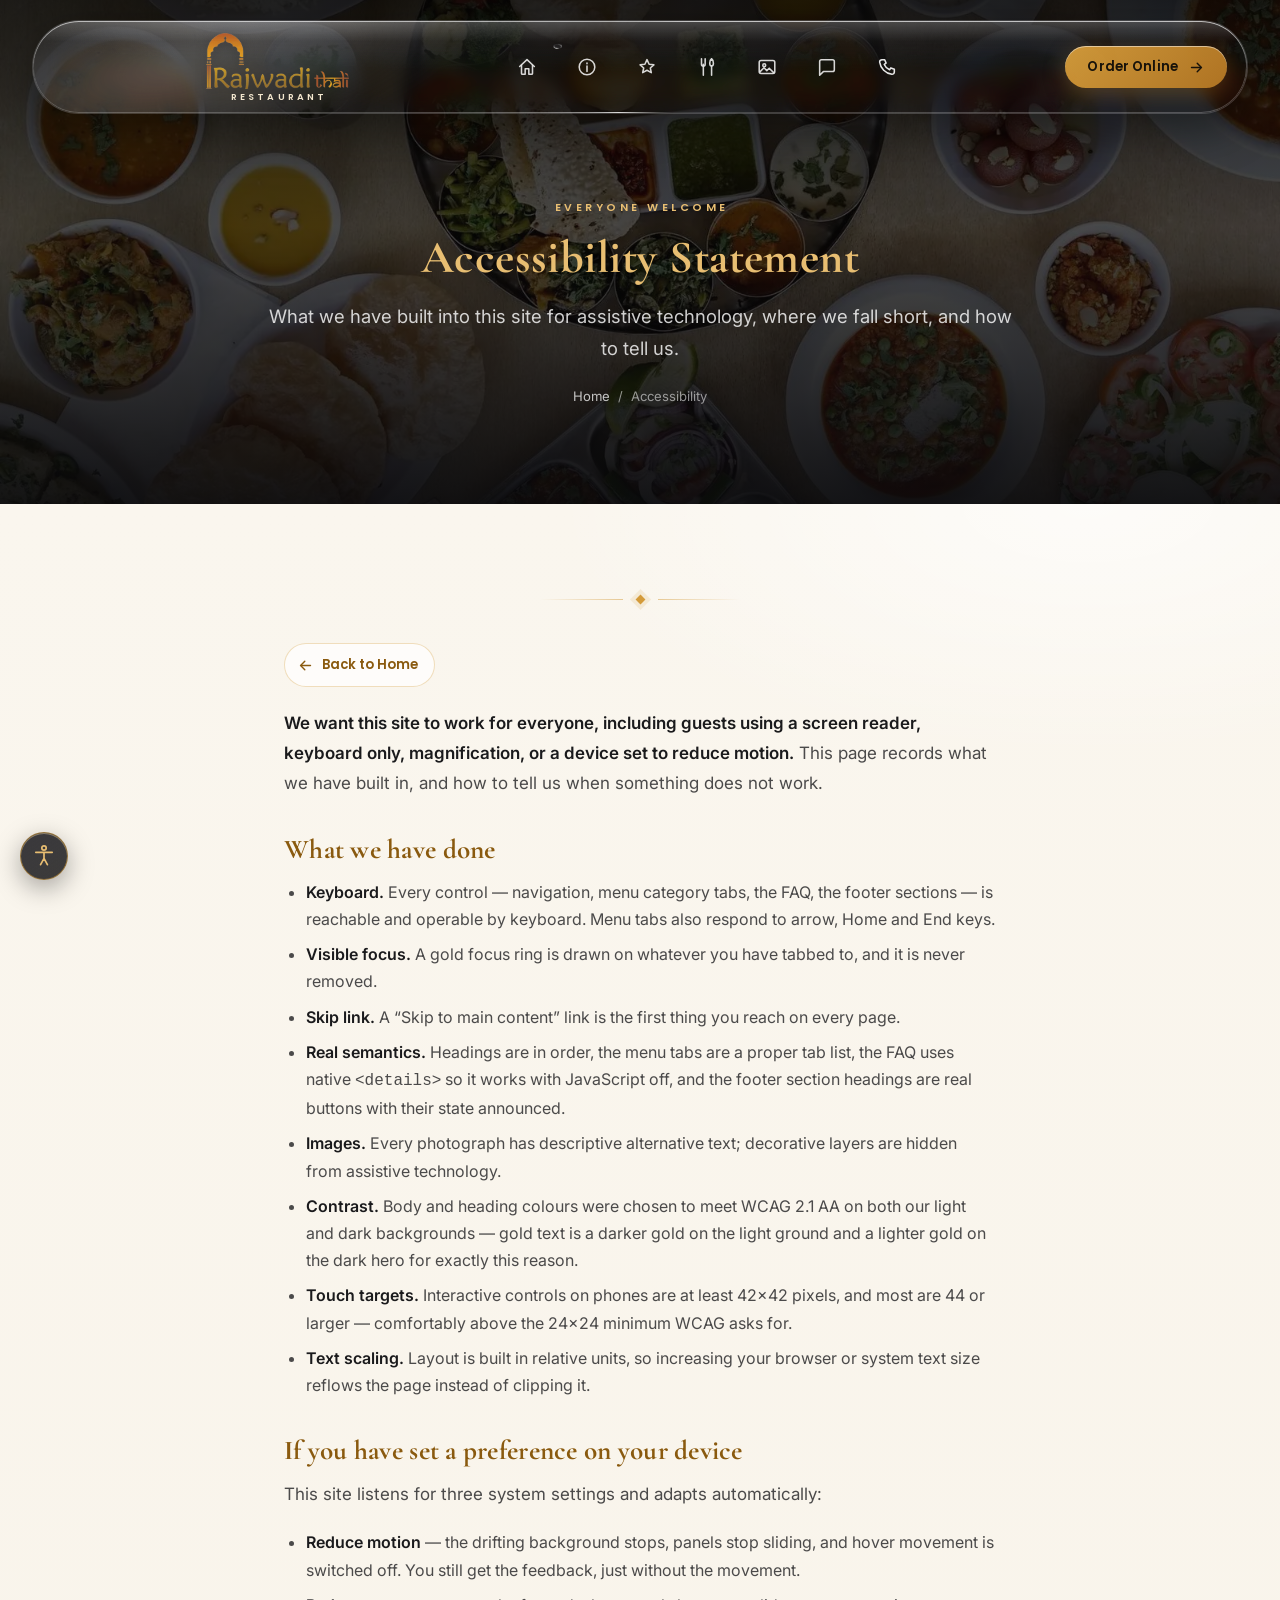
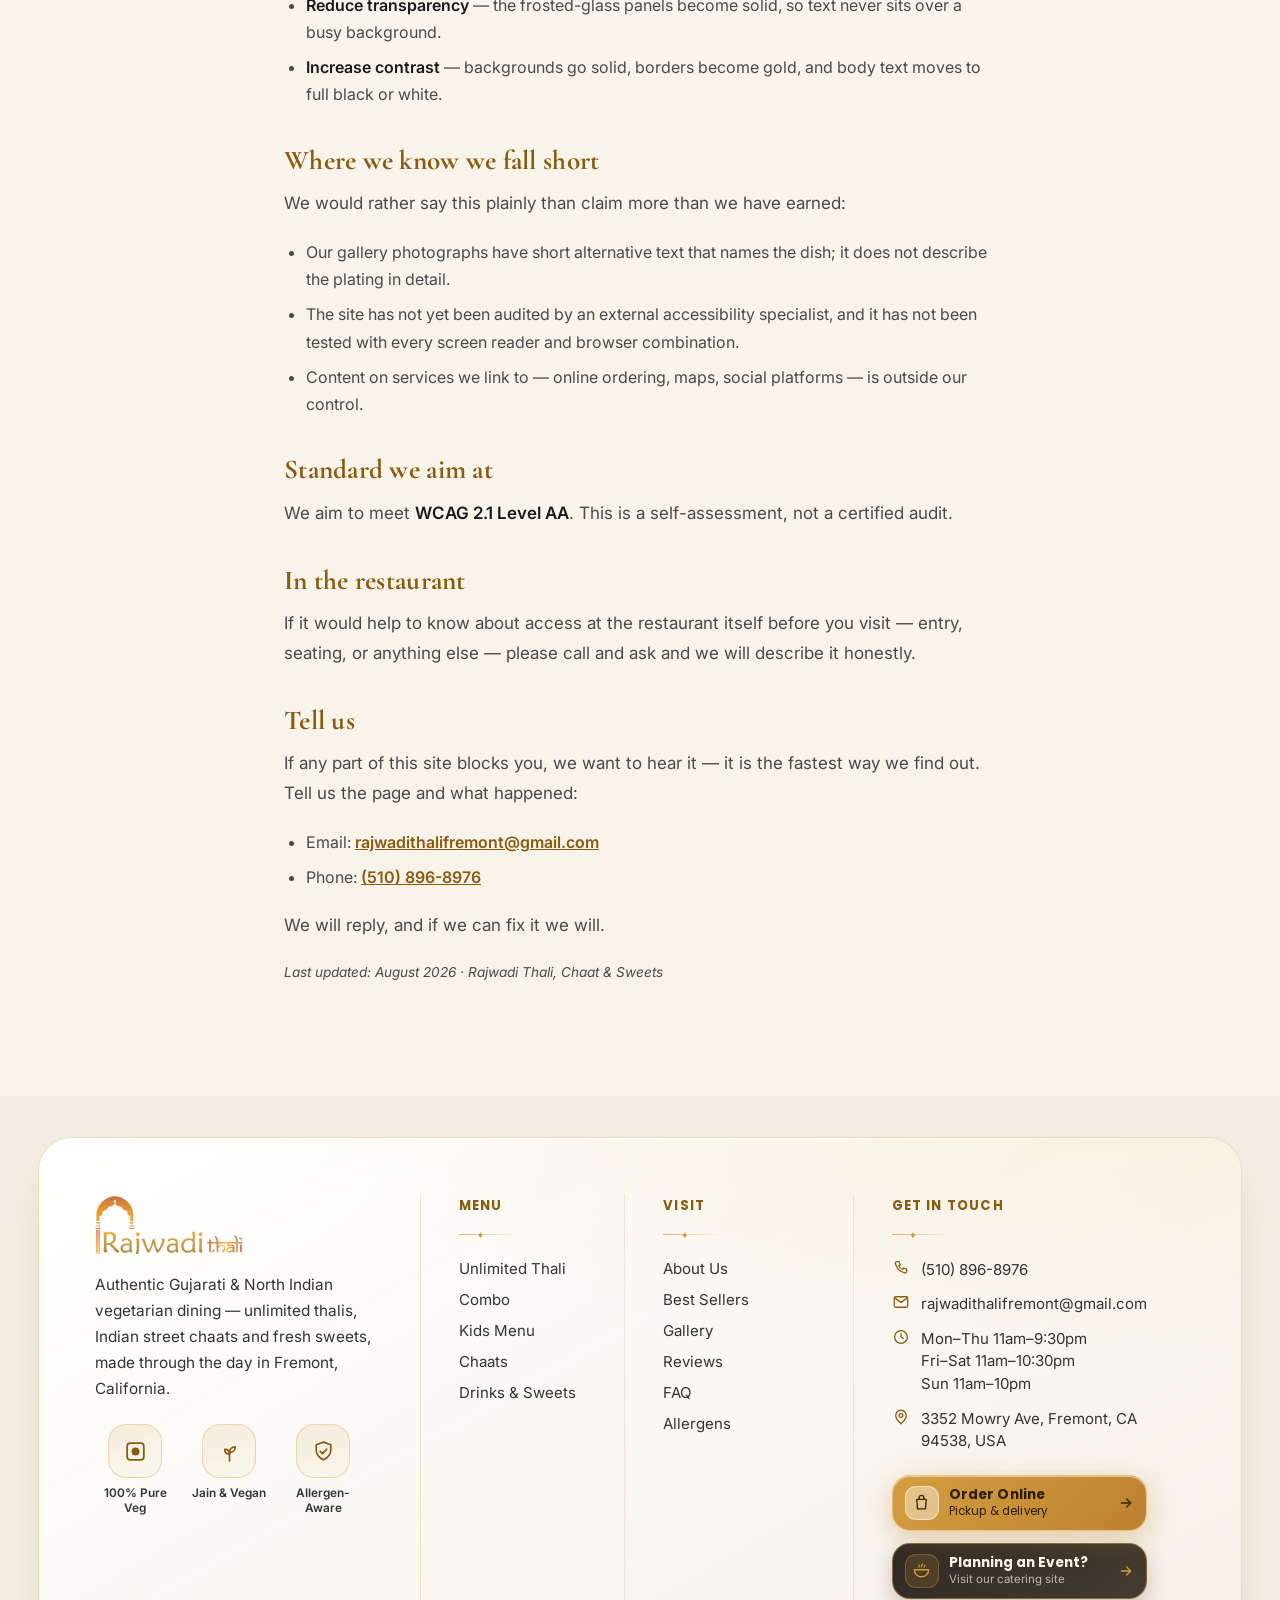
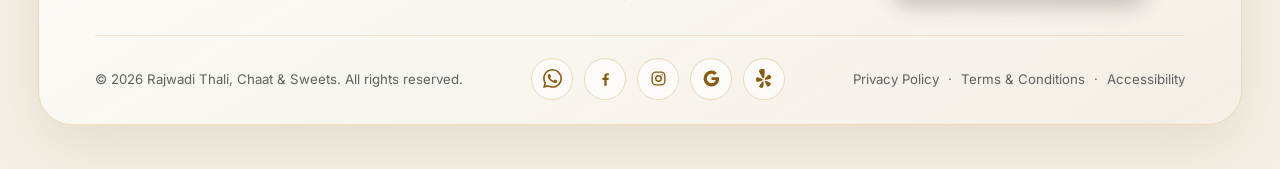
==== site/accessibility.html @ 418c91be "Initial commit" ====
<!DOCTYPE html>
<html lang="en">
<head>
<meta charset="utf-8">
<meta name="viewport" content="width=device-width, initial-scale=1">
<script>/* Saved accessibility preferences, re-applied BEFORE first paint — a reader
who chose bigger text or high contrast must never see one frame of the default.
Kept inline and dependency-free for that reason. 'rt-a11y' is the same key the
catering site uses, so preferences carry across the two sites. */
try{var _a=JSON.parse(localStorage.getItem('rt-a11y')||'{}'),_r=document.documentElement;
['text','line','align','contrast'].forEach(function(k){if(_a[k]){_r.setAttribute('data-a11y-'+k,_a[k]);}});
['font','gray','noimg','motion','links'].forEach(function(k){if(_a[k]){_r.classList.add('a11y-'+k);}});}catch(e){}</script>
<title>Accessibility – Rajwadi Thali, Chaat &amp; Sweets</title>
<meta name="description" content="Accessibility statement for Rajwadi Thali, Chaat &amp; Sweets — keyboard support, contrast, reduced motion, and how to report a barrier.">
<meta name="theme-color" content="#08080A">
<link rel="icon" href="/favicon.ico" sizes="16x16 32x32 48x48">
<link rel="icon" type="image/png" sizes="32x32" href="assets/img/icon-32.png">
<link rel="icon" type="image/png" sizes="48x48" href="assets/img/icon-48.png">
<link rel="icon" type="image/png" sizes="96x96" href="assets/img/icon-96.png">
<!-- 192 is the one Google Search reads: square, and a multiple of 48 -->
<link rel="icon" type="image/png" sizes="192x192" href="assets/img/icon-192.png">
<link rel="apple-touch-icon" sizes="180x180" href="assets/img/apple-touch-icon.png">
<link rel="manifest" href="site.webmanifest" crossorigin="use-credentials">
<meta name="apple-mobile-web-app-capable" content="yes">
<meta name="apple-mobile-web-app-status-bar-style" content="black-translucent">
<meta name="apple-mobile-web-app-title" content="Rajwadi Thali">
<meta name="mobile-web-app-capable" content="yes">
<meta property="og:type" content="article">
<meta property="og:site_name" content="Rajwadi Thali, Chaat &amp; Sweets">
<meta property="og:title" content="Accessibility – Rajwadi Thali, Chaat &amp; Sweets">
<meta property="og:description" content="Accessibility statement for Rajwadi Thali, Chaat &amp; Sweets — keyboard support, contrast, reduced motion, and how to report a barrier.">
<meta property="og:url" content="https://www.rajwadi-thali.com/accessibility.html">
<meta property="og:locale" content="en_US">
<meta property="og:image" content="https://www.rajwadi-thali.com/assets/img/og-image.jpg">
<meta property="og:image:width" content="1200">
<meta property="og:image:height" content="630">
<meta property="og:image:alt" content="A Gujarati thali spread at Rajwadi Thali, Chaat &amp; Sweets in Fremont, California">
<meta name="twitter:card" content="summary_large_image">
<meta name="twitter:title" content="Accessibility – Rajwadi Thali, Chaat &amp; Sweets">
<meta name="twitter:description" content="Accessibility statement for Rajwadi Thali, Chaat &amp; Sweets — keyboard support, contrast, reduced motion, and how to report a barrier.">
<meta name="twitter:image" content="https://www.rajwadi-thali.com/assets/img/og-image.jpg">
<meta name="robots" content="noindex, follow">
<meta name="geo.region" content="US-CA">
<meta name="geo.placename" content="Fremont, California">
<link rel="canonical" href="https://www.rajwadi-thali.com/accessibility.html">
<link rel="preconnect" href="https://fonts.googleapis.com">
<link rel="preconnect" href="https://fonts.gstatic.com" crossorigin>
<link href="https://fonts.googleapis.com/css2?family=Cormorant+Garamond:ital,wght@0,500;0,600;0,700;1,600&amp;family=Inter:wght@400;500;600&amp;family=Poppins:wght@500;600;700&amp;display=swap" rel="stylesheet">
<script type="application/ld+json">
{
 "@context": "https://schema.org",
 "@graph": [
  {
   "@type": "BreadcrumbList",
   "itemListElement": [
    {
     "@type": "ListItem",
     "position": 1,
     "name": "Home",
     "item": "https://www.rajwadi-thali.com/"
    },
    {
     "@type": "ListItem",
     "position": 2,
     "name": "Accessibility",
     "item": "https://www.rajwadi-thali.com/accessibility.html"
    }
   ]
  },
  {
   "@type": "WebPage",
   "@id": "https://www.rajwadi-thali.com/accessibility.html",
   "url": "https://www.rajwadi-thali.com/accessibility.html",
   "name": "Accessibility Statement",
   "inLanguage": "en-US",
   "isPartOf": {
    "@id": "https://www.rajwadi-thali.com/#website"
   },
   "about": {
    "@id": "https://www.rajwadi-thali.com/#restaurant"
   }
  }
 ]
}
</script>
<link rel="stylesheet" href="assets/css/styles.css?v=e507df58">
</head>
<body>

<a class="skip-link" href="#main">Skip to main content</a>

<!-- ============ FLOATING LIQUID GLASS NAV (geometry 1:1 with rajwadicatering.com) ============ -->
<nav id="nav" class="nav-liquid nav-theme-dark" aria-label="Primary">
  <span class="nav-noise" aria-hidden="true"></span>
  <span class="nav-sheen" aria-hidden="true"></span>
  <a href="index.html" class="logo-link logo-chip" aria-label="Rajwadi Thali — Home"><picture><source type="image/webp" srcset="assets/img/logo.webp"><img class="logo-img" src="assets/img/logo.png" alt="Rajwadi Thali logo" width="143" height="56" fetchpriority="high"></picture><span class="logo-tagline" aria-hidden="true">Restaurant</span></a>
  <ul class="nav-links" id="navLinks">
    <span class="nav-active-pill" id="navActivePill" aria-hidden="true"></span>
    <li><a href="index.html" class="nav-link" data-section="top"><span class="nav-ico" aria-hidden="true"><svg viewBox="0 0 24 24" fill="none" stroke="currentColor" stroke-width="1.7" stroke-linecap="round" stroke-linejoin="round"><path d="M4 11.5 12 4l8 7.5"/><path d="M6 10v9a1 1 0 0 0 1 1h3v-6h4v6h3a1 1 0 0 0 1-1v-9"/></svg></span><span class="nav-label">Home</span></a></li>
    <li><a href="index.html#about" class="nav-link" data-section="about"><span class="nav-ico" aria-hidden="true"><svg viewBox="0 0 24 24" fill="none" stroke="currentColor" stroke-width="1.7" stroke-linecap="round" stroke-linejoin="round"><circle cx="12" cy="12" r="8.5"/><path d="M12 11v6M12 7.6v.9"/></svg></span><span class="nav-label">About</span></a></li>
    <li><a href="index.html#featured" class="nav-link" data-section="featured"><span class="nav-ico" aria-hidden="true"><svg viewBox="0 0 24 24" fill="none" stroke="currentColor" stroke-width="1.7" stroke-linecap="round" stroke-linejoin="round"><path d="m12 4 2.3 5 5.2.6-3.9 3.5 1.1 5.1L12 15.6 7.3 18.2l1.1-5.1L4.5 9.6 9.7 9Z"/></svg></span><span class="nav-label">Best Sellers</span></a></li>
    <li><a href="index.html#menu" class="nav-link" data-section="menu"><span class="nav-ico" aria-hidden="true"><svg viewBox="0 0 24 24" fill="none" stroke="currentColor" stroke-width="1.7" stroke-linecap="round" stroke-linejoin="round"><path d="M6 3v6a2 2 0 0 0 4 0V3"/><path d="M8 9v12"/><path d="M17 3c-1.5 1-2 3-2 5s1 3 2 3 2-1 2-3-.5-4-2-5Z"/><path d="M17 11v10"/></svg></span><span class="nav-label">Dine-In Menu</span></a></li>
    <li><a href="index.html#gallery" class="nav-link" data-section="gallery"><span class="nav-ico" aria-hidden="true"><svg viewBox="0 0 24 24" fill="none" stroke="currentColor" stroke-width="1.7" stroke-linecap="round" stroke-linejoin="round"><rect x="3.5" y="5" width="17" height="14" rx="2"/><circle cx="9" cy="10" r="1.6"/><path d="m4.5 17 4.2-4.2 3.1 3.1 2.6-2.6 5.1 5.1"/></svg></span><span class="nav-label">Gallery</span></a></li>
    <li><a href="index.html#reviews" class="nav-link" data-section="reviews"><span class="nav-ico" aria-hidden="true"><svg viewBox="0 0 24 24" fill="none" stroke="currentColor" stroke-width="1.7" stroke-linecap="round" stroke-linejoin="round"><path d="M20 15a2 2 0 0 1-2 2H8l-4 4V6a2 2 0 0 1 2-2h12a2 2 0 0 1 2 2Z"/></svg></span><span class="nav-label">Reviews</span></a></li>
    <li><a href="index.html#contact" class="nav-link" data-section="contact"><span class="nav-ico" aria-hidden="true"><svg viewBox="0 0 24 24" fill="none" stroke="currentColor" stroke-width="1.7" stroke-linecap="round" stroke-linejoin="round"><path d="M6.5 4h3l1.5 3.8-2 1.4a11 11 0 0 0 5.8 5.8l1.4-2L20 14.5v3a2.5 2.5 0 0 1-2.7 2.5A15.5 15.5 0 0 1 4 6.7 2.5 2.5 0 0 1 6.5 4Z"/></svg></span><span class="nav-label">Contact</span></a></li>
  </ul>
  <div class="nav-cta">
    <a href="https://order.online/business/-480570/en-US" target="_blank" rel="noopener" class="btn btn-gold nav-cta-btn">Order Online<span class="nav-cta-arrow" aria-hidden="true"><svg viewBox="0 0 24 24" fill="none" stroke="currentColor" stroke-width="2" stroke-linecap="round" stroke-linejoin="round"><path d="M5 12h13"/><path d="m13 6 6 6-6 6"/></svg></span></a>
    <button id="navToggle" class="nav-toggle" aria-expanded="false" aria-controls="navMobile" aria-label="Toggle navigation menu">
      <span></span><span></span><span></span>
    </button>
  </div>
</nav>
<button id="navBackdrop" class="nav-backdrop" tabindex="-1" aria-hidden="true"></button>
<div id="navMobile" class="nav-mobile nav-liquid nav-theme-dark" aria-hidden="true">
  <span class="nav-noise" aria-hidden="true"></span>
  <div class="nav-mobile-links">
    <a href="index.html" class="nav-mobile-link" data-section="top"><span class="nav-ico" aria-hidden="true"><svg viewBox="0 0 24 24" fill="none" stroke="currentColor" stroke-width="1.7" stroke-linecap="round" stroke-linejoin="round"><path d="M4 11.5 12 4l8 7.5"/><path d="M6 10v9a1 1 0 0 0 1 1h3v-6h4v6h3a1 1 0 0 0 1-1v-9"/></svg></span><span class="nav-label">Home</span><span class="nav-mobile-chev" aria-hidden="true"><svg viewBox="0 0 24 24" fill="none" stroke="currentColor" stroke-width="2" stroke-linecap="round" stroke-linejoin="round"><path d="m9 6 6 6-6 6"/></svg></span></a>
    <a href="index.html#about" class="nav-mobile-link" data-section="about"><span class="nav-ico" aria-hidden="true"><svg viewBox="0 0 24 24" fill="none" stroke="currentColor" stroke-width="1.7" stroke-linecap="round" stroke-linejoin="round"><circle cx="12" cy="12" r="8.5"/><path d="M12 11v6M12 7.6v.9"/></svg></span><span class="nav-label">About</span><span class="nav-mobile-chev" aria-hidden="true"><svg viewBox="0 0 24 24" fill="none" stroke="currentColor" stroke-width="2" stroke-linecap="round" stroke-linejoin="round"><path d="m9 6 6 6-6 6"/></svg></span></a>
    <a href="index.html#featured" class="nav-mobile-link" data-section="featured"><span class="nav-ico" aria-hidden="true"><svg viewBox="0 0 24 24" fill="none" stroke="currentColor" stroke-width="1.7" stroke-linecap="round" stroke-linejoin="round"><path d="m12 4 2.3 5 5.2.6-3.9 3.5 1.1 5.1L12 15.6 7.3 18.2l1.1-5.1L4.5 9.6 9.7 9Z"/></svg></span><span class="nav-label">Best Sellers</span><span class="nav-mobile-chev" aria-hidden="true"><svg viewBox="0 0 24 24" fill="none" stroke="currentColor" stroke-width="2" stroke-linecap="round" stroke-linejoin="round"><path d="m9 6 6 6-6 6"/></svg></span></a>
    <a href="index.html#menu" class="nav-mobile-link" data-section="menu"><span class="nav-ico" aria-hidden="true"><svg viewBox="0 0 24 24" fill="none" stroke="currentColor" stroke-width="1.7" stroke-linecap="round" stroke-linejoin="round"><path d="M6 3v6a2 2 0 0 0 4 0V3"/><path d="M8 9v12"/><path d="M17 3c-1.5 1-2 3-2 5s1 3 2 3 2-1 2-3-.5-4-2-5Z"/><path d="M17 11v10"/></svg></span><span class="nav-label">Dine-In Menu</span><span class="nav-mobile-chev" aria-hidden="true"><svg viewBox="0 0 24 24" fill="none" stroke="currentColor" stroke-width="2" stroke-linecap="round" stroke-linejoin="round"><path d="m9 6 6 6-6 6"/></svg></span></a>
    <a href="index.html#gallery" class="nav-mobile-link" data-section="gallery"><span class="nav-ico" aria-hidden="true"><svg viewBox="0 0 24 24" fill="none" stroke="currentColor" stroke-width="1.7" stroke-linecap="round" stroke-linejoin="round"><rect x="3.5" y="5" width="17" height="14" rx="2"/><circle cx="9" cy="10" r="1.6"/><path d="m4.5 17 4.2-4.2 3.1 3.1 2.6-2.6 5.1 5.1"/></svg></span><span class="nav-label">Gallery</span><span class="nav-mobile-chev" aria-hidden="true"><svg viewBox="0 0 24 24" fill="none" stroke="currentColor" stroke-width="2" stroke-linecap="round" stroke-linejoin="round"><path d="m9 6 6 6-6 6"/></svg></span></a>
    <a href="index.html#reviews" class="nav-mobile-link" data-section="reviews"><span class="nav-ico" aria-hidden="true"><svg viewBox="0 0 24 24" fill="none" stroke="currentColor" stroke-width="1.7" stroke-linecap="round" stroke-linejoin="round"><path d="M20 15a2 2 0 0 1-2 2H8l-4 4V6a2 2 0 0 1 2-2h12a2 2 0 0 1 2 2Z"/></svg></span><span class="nav-label">Reviews</span><span class="nav-mobile-chev" aria-hidden="true"><svg viewBox="0 0 24 24" fill="none" stroke="currentColor" stroke-width="2" stroke-linecap="round" stroke-linejoin="round"><path d="m9 6 6 6-6 6"/></svg></span></a>
    <a href="index.html#contact" class="nav-mobile-link" data-section="contact"><span class="nav-ico" aria-hidden="true"><svg viewBox="0 0 24 24" fill="none" stroke="currentColor" stroke-width="1.7" stroke-linecap="round" stroke-linejoin="round"><path d="M6.5 4h3l1.5 3.8-2 1.4a11 11 0 0 0 5.8 5.8l1.4-2L20 14.5v3a2.5 2.5 0 0 1-2.7 2.5A15.5 15.5 0 0 1 4 6.7 2.5 2.5 0 0 1 6.5 4Z"/></svg></span><span class="nav-label">Contact</span><span class="nav-mobile-chev" aria-hidden="true"><svg viewBox="0 0 24 24" fill="none" stroke="currentColor" stroke-width="2" stroke-linecap="round" stroke-linejoin="round"><path d="m9 6 6 6-6 6"/></svg></span></a>
  </div>
  <a href="https://order.online/business/-480570/en-US" target="_blank" rel="noopener" class="btn btn-gold nav-mobile-cta">Order Online<span class="nav-cta-arrow" aria-hidden="true"><svg viewBox="0 0 24 24" fill="none" stroke="currentColor" stroke-width="2" stroke-linecap="round" stroke-linejoin="round"><path d="M5 12h13"/><path d="m13 6 6 6-6 6"/></svg></span></a>
</div>

<main id="main">
<section class="page-hero">
  <div class="page-hero-inner">
    <span class="eyebrow">Everyone Welcome</span>
    <h1>Accessibility Statement</h1>
    <p>What we have built into this site for assistive technology, where we fall short, and how to tell us.</p>
    <div class="breadcrumb"><a href="index.html">Home</a> &nbsp;/&nbsp; Accessibility</div>
  </div>
</section>
<section class="section section--light band">
    <div class="section-seam" aria-hidden="true"><span></span></div>
  <div class="legal-prose">
    <a class="page-back" href="index.html"><span class="page-back-ico" aria-hidden="true"><svg viewBox="0 0 24 24" fill="none" stroke="currentColor" stroke-width="2" stroke-linecap="round" stroke-linejoin="round"><path d="M19 12H6"/><path d="m11 18-6-6 6-6"/></svg></span><span class="page-back-txt">Back to Home</span></a>
    <p><strong>We want this site to work for everyone, including guests using a screen reader, keyboard only, magnification, or a device set to reduce motion.</strong> This page records what we have built in, and how to tell us when something does not work.</p>
    <h2>What we have done</h2>
    <ul>
      <li><strong>Keyboard.</strong> Every control &mdash; navigation, menu category tabs, the FAQ, the footer sections &mdash; is reachable and operable by keyboard. Menu tabs also respond to arrow, Home and End keys.</li>
      <li><strong>Visible focus.</strong> A gold focus ring is drawn on whatever you have tabbed to, and it is never removed.</li>
      <li><strong>Skip link.</strong> A &ldquo;Skip to main content&rdquo; link is the first thing you reach on every page.</li>
      <li><strong>Real semantics.</strong> Headings are in order, the menu tabs are a proper tab list, the FAQ uses native <code>&lt;details&gt;</code> so it works with JavaScript off, and the footer section headings are real buttons with their state announced.</li>
      <li><strong>Images.</strong> Every photograph has descriptive alternative text; decorative layers are hidden from assistive technology.</li>
      <li><strong>Contrast.</strong> Body and heading colours were chosen to meet WCAG 2.1 AA on both our light and dark backgrounds &mdash; gold text is a darker gold on the light ground and a lighter gold on the dark hero for exactly this reason.</li>
      <li><strong>Touch targets.</strong> Interactive controls on phones are at least 42&times;42 pixels, and most are 44 or larger &mdash; comfortably above the 24&times;24 minimum WCAG asks for.</li>
      <li><strong>Text scaling.</strong> Layout is built in relative units, so increasing your browser or system text size reflows the page instead of clipping it.</li>
    </ul>
    <h2>If you have set a preference on your device</h2>
    <p>This site listens for three system settings and adapts automatically:</p>
    <ul>
      <li><strong>Reduce motion</strong> &mdash; the drifting background stops, panels stop sliding, and hover movement is switched off. You still get the feedback, just without the movement.</li>
      <li><strong>Reduce transparency</strong> &mdash; the frosted-glass panels become solid, so text never sits over a busy background.</li>
      <li><strong>Increase contrast</strong> &mdash; backgrounds go solid, borders become gold, and body text moves to full black or white.</li>
    </ul>
    <h2>Where we know we fall short</h2>
    <p>We would rather say this plainly than claim more than we have earned:</p>
    <ul>
      <li>Our gallery photographs have short alternative text that names the dish; it does not describe the plating in detail.</li>
      <li>The site has not yet been audited by an external accessibility specialist, and it has not been tested with every screen reader and browser combination.</li>
      <li>Content on services we link to &mdash; online ordering, maps, social platforms &mdash; is outside our control.</li>
    </ul>
    <h2>Standard we aim at</h2>
    <p>We aim to meet <strong>WCAG 2.1 Level AA</strong>. This is a self-assessment, not a certified audit.</p>
    <h2>In the restaurant</h2>
    <p>If it would help to know about access at the restaurant itself before you visit &mdash; entry, seating, or anything else &mdash; please call and ask and we will describe it honestly.</p>
    <h2>Tell us</h2>
    <p>If any part of this site blocks you, we want to hear it &mdash; it is the fastest way we find out. Tell us the page and what happened:</p>
    <ul>
      <li>Email: <a href="mailto:rajwadithalifremont@gmail.com">rajwadithalifremont@gmail.com</a></li>
      <li>Phone: <a href="tel:+15108968976">(510) 896-8976</a></li>
    </ul>
    <p>We will reply, and if we can fix it we will.</p>
    <p class="legal-updated">Last updated: August 2026 &middot; Rajwadi Thali, Chaat &amp; Sweets</p>
  </div>
</section>
</main>

<footer id="contact">
  <div class="footer-panel">
    <span class="footer-shine" aria-hidden="true"></span>
    <div class="footer-grid">
      <div class="footer-brand">
        <div class="logo-chip"><picture><source type="image/webp" srcset="assets/img/logo.webp"><img class="footer-logo" src="assets/img/logo.png" alt="Rajwadi Thali logo" width="148" height="58" loading="lazy" decoding="async"></picture></div>
        <p class="footer-desc">Authentic Gujarati &amp; North Indian vegetarian dining &mdash; unlimited thalis, Indian street chaats and fresh sweets, made through the day in Fremont, California.</p>
        <div class="footer-badges">
          <div class="footer-badge"><span class="footer-badge-ico"><svg viewBox="0 0 24 24" fill="none" stroke="currentColor" stroke-width="1.7" stroke-linecap="round" stroke-linejoin="round"><rect x="4" y="4" width="16" height="16" rx="3"/><circle cx="12" cy="12" r="3.8" fill="currentColor" stroke="none"/></svg></span><span class="footer-badge-label">100% Pure Veg</span></div>
          <div class="footer-badge"><span class="footer-badge-ico"><svg viewBox="0 0 24 24" fill="none" stroke="currentColor" stroke-width="1.6" stroke-linecap="round" stroke-linejoin="round"><path d="M12 21v-8"/><path d="M12 13c0-3.3 2.2-5.5 5.5-5.5C17.5 10.8 15.3 13 12 13Z"/><path d="M12 14.5c0-2.7-1.8-4.5-4.5-4.5C7.5 12.7 9.3 14.5 12 14.5Z"/></svg></span><span class="footer-badge-label">Jain &amp; Vegan</span></div>
          <a class="footer-badge" href="allergens.html"><span class="footer-badge-ico"><svg viewBox="0 0 24 24" fill="none" stroke="currentColor" stroke-width="1.6" stroke-linecap="round" stroke-linejoin="round"><path d="M12 3 5 5.6v4.9c0 4.3 3 7.6 7 9.5 4-1.9 7-5.2 7-9.5V5.6L12 3Z"/><path d="m8.8 11.8 2.3 2.3 4-4.3"/></svg></span><span class="footer-badge-label">Allergen-Aware</span></a>
        </div>
      </div>
      <div class="footer-col"><h2 class="footer-heading">Menu</h2><button type="button" class="footer-h" aria-expanded="false" aria-controls="footer-menu"><span class="footer-h-ico" aria-hidden="true"><svg viewBox="0 0 24 24" fill="none" stroke="currentColor" stroke-width="1.6" stroke-linecap="round" stroke-linejoin="round"><path d="M6 3v6a2 2 0 0 0 4 0V3"/><path d="M8 9v12"/><path d="M17 3c-1.5 1-2 3-2 5s1 3 2 3 2-1 2-3-.5-4-2-5Z"/><path d="M17 11v10"/></svg></span><span class="footer-h-txt">Menu</span><span class="footer-h-chev" aria-hidden="true"><svg viewBox="0 0 24 24" fill="none" stroke="currentColor" stroke-width="2" stroke-linecap="round" stroke-linejoin="round"><path d="m6 9 6 6 6-6"/></svg></span></button><span class="footer-hr" aria-hidden="true"></span><div id="footer-menu" class="footer-col-body"><ul><li><a href="index.html#menu?tab=thali">Unlimited Thali</a></li><li><a href="index.html#menu?tab=combo">Combo</a></li><li><a href="index.html#menu?tab=kids">Kids Menu</a></li><li><a href="index.html#menu?tab=chaats">Chaats</a></li><li><a href="index.html#menu?tab=drinks">Drinks &amp; Sweets</a></li></ul></div></div>
      <div class="footer-col"><h2 class="footer-heading">Visit</h2><button type="button" class="footer-h" aria-expanded="false" aria-controls="footer-visit"><span class="footer-h-ico" aria-hidden="true"><svg viewBox="0 0 24 24" fill="none" stroke="currentColor" stroke-width="1.6" stroke-linecap="round" stroke-linejoin="round"><path d="m12 4 2.3 5 5.2.6-3.9 3.5 1.1 5.1L12 15.6 7.3 18.2l1.1-5.1L4.5 9.6 9.7 9Z"/></svg></span><span class="footer-h-txt">Visit</span><span class="footer-h-chev" aria-hidden="true"><svg viewBox="0 0 24 24" fill="none" stroke="currentColor" stroke-width="2" stroke-linecap="round" stroke-linejoin="round"><path d="m6 9 6 6 6-6"/></svg></span></button><span class="footer-hr" aria-hidden="true"></span><div id="footer-visit" class="footer-col-body"><ul><li><a href="index.html#about">About Us</a></li><li><a href="index.html#featured">Best Sellers</a></li><li><a href="index.html#gallery">Gallery</a></li><li><a href="index.html#reviews">Reviews</a></li><li><a href="index.html#faq">FAQ</a></li><li><a href="allergens.html">Allergens</a></li></ul></div></div>
      <div class="footer-col footer-contact footer-open"><h2 class="footer-heading">Get In Touch</h2><button type="button" class="footer-h" aria-expanded="true" aria-controls="footer-contact"><span class="footer-h-ico" aria-hidden="true"><svg viewBox="0 0 24 24" fill="none" stroke="currentColor" stroke-width="1.7" stroke-linecap="round" stroke-linejoin="round"><path d="M6.5 3.5h3l1.5 4-2 1.5a11 11 0 0 0 5 5l1.5-2 4 1.5v3a2 2 0 0 1-2.2 2A16.5 16.5 0 0 1 4.5 5.7 2 2 0 0 1 6.5 3.5Z"/></svg></span><span class="footer-h-txt">Get In Touch</span><span class="footer-h-chev" aria-hidden="true"><svg viewBox="0 0 24 24" fill="none" stroke="currentColor" stroke-width="2" stroke-linecap="round" stroke-linejoin="round"><path d="m6 9 6 6 6-6"/></svg></span></button><span class="footer-hr" aria-hidden="true"></span><div id="footer-contact" class="footer-col-body">
        <ul class="footer-contact-list">
          <li><a class="footer-cinfo" href="tel:+15108968976"><span class="footer-ico"><svg viewBox="0 0 24 24" fill="none" stroke="currentColor" stroke-width="1.7" stroke-linecap="round" stroke-linejoin="round"><path d="M6.5 3.5h3l1.5 4-2 1.5a11 11 0 0 0 5 5l1.5-2 4 1.5v3a2 2 0 0 1-2.2 2A16.5 16.5 0 0 1 4.5 5.7 2 2 0 0 1 6.5 3.5Z"/></svg></span>(510) 896-8976</a></li>
          <li><a class="footer-cinfo" href="mailto:rajwadithalifremont@gmail.com"><span class="footer-ico"><svg viewBox="0 0 24 24" fill="none" stroke="currentColor" stroke-width="1.7" stroke-linecap="round" stroke-linejoin="round"><rect x="3" y="5" width="18" height="14" rx="2"/><path d="m3.5 6.5 8.5 6 8.5-6"/></svg></span>rajwadithalifremont@gmail.com</a></li>
          <li><a class="footer-cinfo" href="index.html#faq"><span class="footer-ico"><svg viewBox="0 0 24 24" fill="none" stroke="currentColor" stroke-width="1.7" stroke-linecap="round" stroke-linejoin="round"><circle cx="12" cy="12" r="8.5"/><path d="M12 7.5V12l3 1.8"/></svg></span><span>Mon&ndash;Thu 11am&ndash;9:30pm<br>Fri&ndash;Sat 11am&ndash;10:30pm<br>Sun 11am&ndash;10pm</span></a></li>
          <li><a class="footer-cinfo footer-addr" href="https://www.google.com/maps/search/?api=1&amp;query=3352%20Mowry%20Ave%2C%20Fremont%2C%20CA%2094538%2C%20USA" target="_blank" rel="noopener" aria-label="Open 3352 Mowry Ave, Fremont, CA 94538, USA in Google Maps"><span class="footer-ico"><svg viewBox="0 0 24 24" fill="none" stroke="currentColor" stroke-width="1.7" stroke-linecap="round" stroke-linejoin="round"><path d="M12 21s7-6.2 7-11a7 7 0 0 0-14 0c0 4.8 7 11 7 11Z"/><circle cx="12" cy="10" r="2.5"/></svg></span><span>3352 Mowry Ave, Fremont, CA 94538, USA</span></a></li>
        </ul>
        <a href="https://order.online/business/-480570/en-US" target="_blank" rel="noopener" class="footer-cta glass-gold"><span class="footer-cta-ico" aria-hidden="true"><svg viewBox="0 0 24 24" fill="none" stroke="currentColor" stroke-width="1.7" stroke-linecap="round" stroke-linejoin="round"><path d="M6 8h12l-1 12H7L6 8Z"/><path d="M9 8V6a3 3 0 0 1 6 0v2"/></svg></span><span class="footer-cta-txt"><span class="footer-cta-t">Order Online</span><span class="footer-cta-d">Pickup &amp; delivery</span></span><span class="footer-cta-arrow" aria-hidden="true"><svg viewBox="0 0 24 24" fill="none" stroke="currentColor" stroke-width="2" stroke-linecap="round" stroke-linejoin="round"><path d="M5 12h13"/><path d="m13 6 6 6-6 6"/></svg></span></a>
        <a class="footer-rest-cta" href="https://www.rajwadicatering.com" target="_blank" rel="noopener" aria-label="Planning an event? Visit our catering website (opens in a new tab)"><span class="footer-rest-ico" aria-hidden="true"><svg viewBox="0 0 24 24" fill="none" stroke="currentColor" stroke-width="1.7" stroke-linecap="round" stroke-linejoin="round"><path d="M3 11h18a9 9 0 0 1-9 9 9 9 0 0 1-9-9Z"/><path d="M12 7c0-1.5 1-2 1-3"/><path d="M8.5 7.5c0-1 .7-1.4.7-2.2"/><path d="M15.5 7.5c0-1 .7-1.4.7-2.2"/></svg></span><span class="footer-rest-txt"><span class="footer-rest-t">Planning an Event?</span><span class="footer-rest-d">Visit our catering site</span></span><span class="footer-rest-arrow" aria-hidden="true"><svg viewBox="0 0 24 24" fill="none" stroke="currentColor" stroke-width="2" stroke-linecap="round" stroke-linejoin="round"><path d="M5 12h13"/><path d="m13 6 6 6-6 6"/></svg></span></a>
      </div></div>
    </div>
    <div class="footer-bottom">
      <span class="footer-copy">&copy; 2026 Rajwadi Thali, Chaat &amp; Sweets. All rights reserved.</span>
      <div class="footer-social" aria-label="Social media"><a class="footer-soc" href="https://wa.me/15108968976" target="_blank" rel="noopener" aria-label="WhatsApp"><svg viewBox="0 0 24 24" fill="currentColor"><path d="M17.472 14.382c-.297-.149-1.758-.867-2.03-.967-.273-.099-.471-.148-.67.15-.197.297-.767.966-.94 1.164-.173.199-.347.223-.644.075-.297-.15-1.255-.463-2.39-1.475-.883-.788-1.48-1.761-1.653-2.059-.173-.297-.018-.458.13-.606.134-.133.298-.347.446-.52.149-.174.198-.298.298-.497.099-.198.05-.371-.025-.52-.075-.149-.669-1.612-.916-2.207-.242-.579-.487-.5-.669-.51-.173-.008-.371-.01-.57-.01-.198 0-.52.074-.792.372-.272.297-1.04 1.016-1.04 2.479 0 1.462 1.065 2.875 1.213 3.074.149.198 2.096 3.2 5.077 4.487.709.306 1.262.489 1.694.625.712.227 1.36.195 1.871.118.571-.085 1.758-.719 2.006-1.413.248-.694.248-1.289.173-1.413-.074-.124-.272-.198-.57-.347m-5.421 7.403h-.004a9.87 9.87 0 01-5.031-1.378l-.361-.214-3.741.982.998-3.648-.235-.374a9.86 9.86 0 01-1.51-5.26c.001-5.45 4.436-9.884 9.888-9.884 2.64 0 5.122 1.03 6.988 2.898a9.825 9.825 0 012.893 6.994c-.003 5.45-4.437 9.884-9.885 9.884m8.413-18.297A11.815 11.815 0 0012.05 0C5.495 0 .16 5.335.157 11.892c0 2.096.547 4.142 1.588 5.945L.057 24l6.305-1.654a11.882 11.882 0 005.683 1.448h.005c6.554 0 11.89-5.335 11.893-11.893a11.821 11.821 0 00-3.48-8.413Z"/></svg></a><a class="footer-soc" href="https://www.facebook.com/share/196N173pmr/?mibextid=wwXIfr" target="_blank" rel="noopener" aria-label="Facebook"><svg viewBox="0 0 24 24" fill="currentColor"><path d="M13.4 21v-7.1h2.4l.36-2.8h-2.76V9.3c0-.8.22-1.35 1.38-1.35h1.47V5.46c-.72-.08-1.44-.11-2.16-.11-2.14 0-3.6 1.3-3.6 3.7v2.05H8.1v2.8h2.4V21h2.9Z"/></svg></a><a class="footer-soc" href="https://www.instagram.com/rajwadithali?igsh=NTc4MTIwNjQ2YQ==" target="_blank" rel="noopener" aria-label="Instagram"><svg viewBox="0 0 24 24" fill="none" stroke="currentColor" stroke-width="1.7" stroke-linecap="round" stroke-linejoin="round"><rect x="4" y="4" width="16" height="16" rx="4.6"/><circle cx="12" cy="12" r="3.5"/><circle cx="16.8" cy="7.2" r="1" fill="currentColor" stroke="none"/></svg></a><a class="footer-soc" href="https://www.google.com/maps/search/Rajwadi+Thali+Chaat+%26+Sweets+Fremont+CA" target="_blank" rel="noopener" aria-label="Google"><svg viewBox="0 0 24 24" fill="currentColor"><path d="M21.6 12.2c0-.64-.06-1.25-.16-1.84H12v3.49h5.38a4.6 4.6 0 0 1-2 3.02v2.5h3.23c1.89-1.74 2.99-4.3 2.99-7.17Z"/><path d="M12 22c2.7 0 4.96-.9 6.61-2.43l-3.23-2.5c-.9.6-2.05.95-3.38.95-2.6 0-4.8-1.76-5.59-4.12H3.08v2.58A10 10 0 0 0 12 22Z"/><path d="M6.41 13.9a6 6 0 0 1 0-3.8V7.52H3.08a10 10 0 0 0 0 8.96l3.33-2.58Z"/><path d="M12 5.98c1.47 0 2.79.5 3.83 1.5l2.86-2.86A10 10 0 0 0 3.08 7.52l3.33 2.58C7.2 7.74 9.4 5.98 12 5.98Z"/></svg></a><a class="footer-soc" href="https://www.yelp.com/biz/rajwadi-thali-chaat-and-sweets-fremont-fremont" target="_blank" rel="noopener" aria-label="Yelp"><svg viewBox="0 0 24 24" fill="currentColor"><path d="M11.4 12.6 7.7 15.1l-3.7.85c-.4.09-.76.18-1.15.15-.26-.02-.51-.04-.76-.21a1.2 1.2 0 0 1-.33-.36c-.35-.55-.37-1.37-.37-2 0-.7.1-1.4.33-2.06a1.9 1.9 0 0 1 .11-.25 2.3 2.3 0 0 1 .28-.41 1.17 1.17 0 0 1 .4-.28c.14-.06.3-.09.46-.08.23 0 .51.05.91.17l.19.06 1.15.4 2.05.74 1.21.44c.22.08.44.18.64.3.17.1.33.23.45.39a1.22 1.22 0 0 1-.68 1.88l-.11.03ZM18.8 7.6a1.9 1.9 0 0 0-.2-.18 2.4 2.4 0 0 0-.44-.25 1.17 1.17 0 0 0-.48-.08c-.16 0-.31.05-.45.13-.21.1-.44.27-.74.55l-.14.14-.86.86-1.52 1.56-.9.93a4.2 4.2 0 0 0-.44.55 1.54 1.54 0 0 0-.24.55 1.22 1.22 0 0 0 1.43 1.37l.11-.02 4.78-1.1c.38-.9.76-.17 1.1-.36.22-.14.44-.27.59-.53a1.18 1.18 0 0 0 .14-.47c.07-.65-.27-1.39-.54-1.96a6.3 6.3 0 0 0-1.2-1.71ZM9 .08c-.28.03-.56.09-.83.15-.28.07-.55.14-.82.23-.87.28-2.09.8-2.3 1.8-.11.57.16 1.15.38 1.66.26.63.61 1.19.94 1.78.85 1.55 1.72 3.1 2.59 4.65.26.46.54 1.04 1.04 1.28.03.02.07.03.1.04.23.09.47.1.71.05l.04-.01c.21-.6.4-.18.56-.34l.08-.08c.35-.44.35-1.08.38-1.62.1-1.77.21-3.54.3-5.31.03-.67.1-1.34.06-2.01-.03-.56-.03-1.2-.39-1.66C11.22-.08 9.9.02 9 .08Zm2.08 15.95a1.1 1.1 0 0 0-1.23-.42 1.14 1.14 0 0 0-.15.07c-.8.04-.15.09-.22.13-.2.15-.36.34-.52.53l-.12.16-.77 1.06-1.29 1.79c-.28.39-.52.72-.7 1.01l-.11.16c-.23.36-.36.61-.42.84a1.1 1.1 0 0 0-.5.47c.2.17.8.33.16.47.5.7.1.14.15.21.5.06.11.12.18.18.06.06.13.12.21.17.53.37 1.11.64 1.72.84.51.17 1.03.27 1.57.3.09 0 .18 0 .27-.1.09-.1.17-.2.25-.4.08-.2.17-.4.25-.7.16-.6.3-.15.42-.27.11-.11.2-.25.25-.4.09-.22.15-.5.19-.92l.02-.2c.03-.34.04-.75.07-1.23.04-.73.07-1.47.09-2.2l.05-1.31c.01-.3 0-.63-.08-.93a1.4 1.4 0 0 0-.18-.4Zm8.68 2.05c-.16-.18-.39-.35-.75-.57l-.17-.1c-.3-.18-.66-.37-1.08-.6l-1.94-1.04-1.15-.61-.18-.09c-.22-.1-.46-.2-.7-.25a1.5 1.5 0 0 0-.25-.03 1.15 1.15 0 0 0-.17.01 1.11 1.11 0 0 0-.92.91c-.2.15-.1.3.1.44.6.31.2.61.34.88l.61 1.15c.34.65.69 1.3 1.04 1.94.23.42.42.78.6 1.08l.1.17c.22.36.4.58.57.75.11.11.25.19.4.25.16.05.33.07.49.05.08 0 .17-.2.25-.4.08-.2.16-.5.24-.08.09-.3.17-.7.25-.11a6.1 6.1 0 0 0 1.28-.96c.46-.45.87-.95 1.18-1.51.04-.8.08-.16.11-.25.03-.8.06-.16.08-.24.02-.8.03-.17.04-.25a1.19 1.19 0 0 0-.06-.49 1.09 1.09 0 0 0-.24-.4Z"/></svg></a></div>
      <div class="footer-legal"><a href="privacy.html">Privacy Policy</a> <i>&middot;</i> <a href="terms.html">Terms &amp; Conditions</a> <i>&middot;</i> <a href="accessibility.html">Accessibility</a></div>
    </div>
  </div>
</footer>

<!-- fixed bottom action bar — phones only (mirrors catering's .mobile-cta) -->
<div class="mobile-cta" role="navigation" aria-label="Quick actions">
  <a href="https://order.online/business/-480570/en-US" target="_blank" rel="noopener" class="btn btn-gold mobile-cta-main">Order Online</a>
  <a href="https://www.rajwadicatering.com" target="_blank" rel="noopener" class="mobile-cta-alt" aria-label="Catering and events — visit our catering website (opens in a new tab)">
    <svg viewBox="0 0 24 24" fill="none" stroke="currentColor" stroke-width="1.7" stroke-linecap="round" stroke-linejoin="round"><path d="M3 11h18a9 9 0 0 1-9 9 9 9 0 0 1-9-9Z"/><path d="M12 7c0-1.5 1-2 1-3"/><path d="M8.5 7.5c0-1 .7-1.4.7-2.2"/><path d="M15.5 7.5c0-1 .7-1.4.7-2.2"/></svg>
    Catering
  </a>
</div>


<!-- accessibility preferences — same control set and the same stored
     preferences ("rt-a11y") as rajwadicatering.com -->
<button type="button" id="a11yBtn" class="a11y-btn" aria-expanded="false" aria-controls="a11yPanel" aria-label="Accessibility options"><svg viewBox="0 0 24 24" aria-hidden="true" focusable="false"><circle cx="12" cy="4" r="2.2"/><path d="M3.8 8.3h16.4M12 8.3v6.1m0 0-3.4 6.3M12 14.4l3.4 6.3"/></svg></button>
<div id="a11yPanel" class="a11y-panel" role="dialog" aria-modal="true" aria-labelledby="a11yTitle" hidden>
  <div class="a11y-head"><span class="a11y-head-ico" aria-hidden="true"><svg viewBox="0 0 24 24" aria-hidden="true" focusable="false"><circle cx="12" cy="4" r="2.2"/><path d="M3.8 8.3h16.4M12 8.3v6.1m0 0-3.4 6.3M12 14.4l3.4 6.3"/></svg></span><h2 id="a11yTitle">Accessibility</h2><button type="button" class="a11y-x" data-a11y-close aria-label="Close accessibility options">&times;</button></div>
  <div class="a11y-body">
  <section class="a11y-group" aria-labelledby="a11yGText">
  <h3 id="a11yGText">Text</h3>
  <button type="button" class="a11y-row a11y-step-row" data-a11y-steps="text" data-a11y-names="Default size|Large|Larger|Largest" data-a11y-title="Bigger text" aria-label="Bigger text: Default size (1 of 4)"><span class="a11y-ico" aria-hidden="true"><svg viewBox="0 0 24 24" aria-hidden="true" focusable="false"><path d="M3 6.5h9M7.5 6.5v12M13.5 11h7.5M17.25 11v7.5"/></svg></span><span class="a11y-label" aria-hidden="true">Bigger text</span><span class="a11y-steps" aria-hidden="true"><span></span><span></span><span></span><span></span></span></button>
  <button type="button" class="a11y-row a11y-step-row" data-a11y-steps="line" data-a11y-names="Default spacing|Roomy|Roomiest" data-a11y-title="Line height" aria-label="Line height: Default spacing (1 of 3)"><span class="a11y-ico" aria-hidden="true"><svg viewBox="0 0 24 24" aria-hidden="true" focusable="false"><path d="M4 4h16M4 20h16M12 8.5v7m0-7L9.6 11M12 8.5 14.4 11M12 15.5 9.6 13M12 15.5l2.4-2.5"/></svg></span><span class="a11y-label" aria-hidden="true">Line height</span><span class="a11y-steps" aria-hidden="true"><span></span><span></span><span></span></span></button>
  <button type="button" class="a11y-row a11y-step-row" data-a11y-steps="align" data-a11y-names="Default alignment|Align left" data-a11y-title="Text align" aria-label="Text align: Default alignment (1 of 2)"><span class="a11y-ico" aria-hidden="true"><svg viewBox="0 0 24 24" aria-hidden="true" focusable="false"><path d="M4 6h16M4 11h10M4 16h16M4 21h10"/></svg></span><span class="a11y-label" aria-hidden="true">Text align</span><span class="a11y-steps" aria-hidden="true"><span></span><span></span></span></button>
  <button type="button" class="a11y-row a11y-toggle" role="switch" aria-checked="false" data-a11y-toggle="font"><span class="a11y-ico" aria-hidden="true"><svg viewBox="0 0 24 24" aria-hidden="true" focusable="false"><path d="M3 19 8.5 5l5.5 14M4.9 14.5h7.2M21 9.5v9.5m0-7.4a3.6 3.6 0 1 0 0 5.2"/></svg></span><span class="a11y-label">Readable font</span></button>
  </section>
  <section class="a11y-group" aria-labelledby="a11yGVis">
  <h3 id="a11yGVis">Visual</h3>
  <button type="button" class="a11y-row a11y-step-row" data-a11y-steps="contrast" data-a11y-names="Default contrast|High contrast|Maximum contrast" data-a11y-title="Contrast" aria-label="Contrast: Default contrast (1 of 3)"><span class="a11y-ico" aria-hidden="true"><svg viewBox="0 0 24 24" aria-hidden="true" focusable="false"><circle cx="12" cy="12" r="8.6"/><path d="M12 3.4v17.2a8.6 8.6 0 0 0 0-17.2Z" class="a11y-fill"/></svg></span><span class="a11y-label" aria-hidden="true">Contrast</span><span class="a11y-steps" aria-hidden="true"><span></span><span></span><span></span></span></button>
  <button type="button" class="a11y-row a11y-toggle" role="switch" aria-checked="false" data-a11y-toggle="gray"><span class="a11y-ico" aria-hidden="true"><svg viewBox="0 0 24 24" aria-hidden="true" focusable="false"><path d="M12 3.2 6.7 9a7.2 7.2 0 1 0 10.6 0Z"/><path d="M12 3.2V20.8a7.2 7.2 0 0 0 5.3-11.8Z" class="a11y-fill"/></svg></span><span class="a11y-label">Grayscale</span></button>
  <button type="button" class="a11y-row a11y-toggle" role="switch" aria-checked="false" data-a11y-toggle="noimg"><span class="a11y-ico" aria-hidden="true"><svg viewBox="0 0 24 24" aria-hidden="true" focusable="false"><rect x="3.2" y="4.8" width="17.6" height="14.4" rx="2.4"/><path d="m4.6 17.4 4.9-5.2 3.1 3M4 4l16 16"/></svg></span><span class="a11y-label">Hide images</span></button>
  <button type="button" class="a11y-row a11y-toggle" role="switch" aria-checked="false" data-a11y-toggle="motion"><span class="a11y-ico" aria-hidden="true"><svg viewBox="0 0 24 24" aria-hidden="true" focusable="false"><rect x="2.8" y="6" width="12.6" height="12" rx="2.4"/><path d="m15.4 11 5.8-3.4v8.8L15.4 13M3 3l18 18"/></svg></span><span class="a11y-label">Pause animations</span></button>
  </section>
  <section class="a11y-group" aria-labelledby="a11yGOri">
  <h3 id="a11yGOri">Orientation</h3>
  <button type="button" class="a11y-row a11y-toggle" role="switch" aria-checked="false" data-a11y-toggle="links"><span class="a11y-ico" aria-hidden="true"><svg viewBox="0 0 24 24" aria-hidden="true" focusable="false"><path d="M10 13.8a3.9 3.9 0 0 0 5.9.4l2.9-2.9a3.9 3.9 0 1 0-5.5-5.5l-1.7 1.6M14 10.2a3.9 3.9 0 0 0-5.9-.4l-2.9 2.9a3.9 3.9 0 1 0 5.5 5.5l1.7-1.6"/></svg></span><span class="a11y-label">Highlight links</span></button>
  <button type="button" class="a11y-row a11y-struct-open" data-a11y-structure aria-expanded="false" aria-controls="a11yStructure"><span class="a11y-ico" aria-hidden="true"><svg viewBox="0 0 24 24" aria-hidden="true" focusable="false"><rect x="3.4" y="3.4" width="7" height="7" rx="1.8"/><rect x="13.6" y="3.4" width="7" height="7" rx="1.8"/><rect x="3.4" y="13.6" width="7" height="7" rx="1.8"/><rect x="13.6" y="13.6" width="7" height="7" rx="1.8"/></svg></span><span class="a11y-label">Page structure</span></button>
  <div id="a11yStructure" class="a11y-structure" hidden></div>
  </section>
  </div>
  <div class="a11y-foot"><button type="button" class="a11y-foot-btn" data-a11y-close data-a11y-hide>Hide</button><button type="button" class="a11y-foot-btn" data-a11y-reset>Reset</button></div>
  <!-- a button that changes its own label is not reliably re-announced, and
       the whole point of a stepper is knowing which level you landed on -->
  <p class="a11y-sr" role="status" aria-live="polite" data-a11y-live></p>
</div>
<script src="assets/js/main.js?v=9ef09971"></script>
</body>
</html>
---- site/assets/css/styles.css ----
/* ==========================================================================
   Rajwadi Thali, Chaat & Sweets — Restaurant Dine page

   BRAND COLOUR IS SHARED with rajwadicatering.com — same gold #D49B3A, same
   gold-ink / gold-light text pair, same type stack, same liquid-glass nav.

   The ground is catering's warm cream #F5F0E7, with catering's ivory band tint
   on alternating sections. What sets this site apart is the BLACK PHOTO HERO —
   the home hero and every subpage's .page-hero — which catering does not have.

       catering     cream #F5F0E7 + ivory bands + gold
       restaurant   same cream + same ivory bands + gold, opening on a black hero

   Because the nav floats over both grounds it adapts, exactly like catering's:
   .nav-theme-dark over black sections, .nav-theme-light over white ones.

   Colour on a surface is never hardcoded — it comes from the --s-* surface
   tokens, which .section--dark / .section--light redefine. Add a section, give
   it one of those two classes, and every component inside it recolours itself.
   ========================================================================== */

:root {
  /* ---- brand palette — identical to catering ---- */
  --gold: #d49b3a;             /* brand fill / borders / decorative */
  --gold-hover: #b87a25;
  --gold-ink: #8a5a0f;         /* gold TEXT on light — 5.9:1 on white */
  --gold-light: #e8be72;       /* gold TEXT on dark — 10.6:1 */
  --gold-soft: #f3e0bb;
  --gold-fill: linear-gradient(135deg, rgba(212, 155, 58, .97), rgba(184, 122, 37, .94));
  --gold-ink-on-fill: #17120a;

  /* ---- grounds ---- *
   * The page is light throughout. Black is reserved for the photo heroes —
   * the home hero and each subpage's .page-hero — so it reads as one
   * deliberate band at the top rather than a dark site.                     */
  --bg-page: #f5f0e7;          /* catering's --bg — body + liquid canvas */
  --bg-surface: #fcf9f3;       /* catering's --surface-solid */
  --bg-dark: #08080a;          /* heroes only */
  --bg-light: #fff;
  --ink: #1a1a1c;
  --charcoal: #333;            /* catering's --charcoal — footer body text */
  --gray: #616161;             /* catering's --gray — footer meta text */
  --white: #fff;

  /* nav material — catering's values */
  --nav-glass-solid: #16161a;
  --nav-space: calc(126px + env(safe-area-inset-top, 0px));
  /* height the fixed bottom action bar reserves (0 above 768px) */
  --bottombar-space: 0px;
  --bar-bg: var(--bg-surface);
  --bar-fade: rgba(252, 249, 243, 0);

  --wrap: 1180px;
  --radius: 16px;
  --radius-lg: 24px;
  --radius-xl: 32px;

  --ease-spring: cubic-bezier(.32, .72, 0, 1);

  /* catering sets h1-h4 to Cormorant Garamond 700 / +.01em. Cinzel is not part
     of its text system at all, so it is gone from here and from the font load. */
  --font-display: 'Cormorant Garamond', Georgia, serif;
  --font-serif: 'Cormorant Garamond', Georgia, serif;
  --font-body: 'Inter', -apple-system, BlinkMacSystemFont, 'Segoe UI', Roboto, sans-serif;
  --font-label: 'Poppins', var(--font-body);
  --font-nav: -apple-system, BlinkMacSystemFont, 'SF Pro Text', 'SF Pro Display', system-ui, 'Inter', sans-serif;
}

@media (max-width: 560px) {
  :root { --nav-space: calc(100px + env(safe-area-inset-top, 0px)); }
}

/* ==========================================================================
   SURFACE TOKENS — the black/white alternation lives here and nowhere else
   ========================================================================== */
.section--dark, .hero, .page-hero {
  --s-bg: var(--bg-dark);
  --s-fg: #fff;
  --s-fg-dim: rgba(255, 255, 255, .76);
  --s-fg-faint: rgba(255, 255, 255, .54);
  --s-accent: var(--gold-light);
  --s-warn: #f0a882;
  --s-hairline: rgba(255, 255, 255, .14);
  --s-hairline-soft: rgba(255, 255, 255, .08);
  --s-dots: rgba(255, 255, 255, .28);
  --s-glass-bg: linear-gradient(135deg, rgba(28, 26, 22, .44), rgba(10, 9, 7, .28));
  --s-glass-border: rgba(255, 255, 255, .16);
  --s-glass-shadow: 0 8px 32px rgba(0, 0, 0, .45), inset 0 1px 0 rgba(255, 255, 255, .2);
  --s-chip-bg: rgba(255, 255, 255, .08);
  --s-chip-border: rgba(255, 255, 255, .18);
  --s-chip-hover: rgba(255, 255, 255, .15);
  background: var(--s-bg);
  color: var(--s-fg-dim);
}

.section--light, body > footer {
  /* not pure #FFF: 96% lets the fixed gold wash behind the page bleed a few
     percent through, so a white section still feels lit by the same brand
     light as the black ones instead of reading as a separate document */
  --s-bg: rgba(255, 255, 255, .96);
  --s-fg: var(--ink);
  --s-fg-dim: rgba(26, 26, 28, .78);
  --s-fg-faint: #616161;       /* was rgba(26,26,28,.56) = 3.87:1, under AA.
                                  catering's --gray, 5.4:1 on this ground */
  --s-accent: var(--gold-ink);
  --s-warn: #b3391f;
  --s-hairline: rgba(0, 0, 0, .12);
  --s-hairline-soft: rgba(0, 0, 0, .07);
  --s-dots: rgba(0, 0, 0, .26);
  --s-glass-bg: linear-gradient(135deg, rgba(255, 255, 255, .78), rgba(255, 255, 255, .46));
  --s-glass-border: rgba(212, 155, 58, .28);
  --s-glass-shadow: 0 8px 32px rgba(70, 52, 18, .10), inset 0 1px 0 rgba(255, 255, 255, .92);
  --s-chip-bg: rgba(255, 255, 255, .7);
  --s-chip-border: rgba(0, 0, 0, .12);
  --s-chip-hover: rgba(212, 155, 58, .12);
  background: var(--s-bg);
  color: var(--s-fg-dim);
}
/* The page footer takes the light palette and the same band fill as the Reviews
   section, so the strip around and below the .footer-panel card reads white
   rather than dropping back to the greyer page ground.
   Scoped to `body > footer`: the review cards use <footer> for their
   attribution, and a bare `footer` selector painted a white block inside each
   card behind the reviewer's name. */
/* The strip around and below the .footer-panel card is flat page cream, and
   PAINTS it rather than inheriting it. Explicit on purpose: this was once
   `transparent`, which let a fixed, drifting gold wash sitting behind the page
   show through and slide across the footer as you scrolled. That wash has been
   removed, but the footer states its own ground so nothing can get behind it
   again. Same reasoning as .section--light further down. */
body > footer { background: var(--bg-page); }

/* ---------- reset ---------- */
*, *::before, *::after { box-sizing: border-box; }
html { -webkit-text-size-adjust: 100%; scroll-behavior: smooth; }
body {
  margin: 0;
  background: var(--bg-page);
  color: rgba(26, 26, 28, .78);
  font-family: var(--font-body);
  font-size: 1.0625rem;
  line-height: 1.65;
  -webkit-font-smoothing: antialiased;
  text-rendering: optimizeLegibility;
  overflow-x: hidden;
}
img { max-width: 100%; display: block; height: auto; }
a { color: inherit; }
h1, h2, h3, h4 { margin: 0; font-family: var(--font-display); font-weight: 700; letter-spacing: .01em; }
ul, ol { margin: 0; padding: 0; list-style: none; }
p { margin: 0 0 1em; }
button { font: inherit; color: inherit; background: none; border: 0; cursor: pointer; }

[id] { scroll-margin-top: calc(var(--nav-space) + 12px); }

.skip-link {
  position: absolute; left: -9999px; top: 0; z-index: 1000000;
  background: var(--gold); color: var(--gold-ink-on-fill); padding: 12px 18px; border-radius: 0 0 10px 0;
}
.skip-link:focus { left: 0; }

:focus-visible { outline: 2px solid var(--gold); outline-offset: 3px; }

/* ==========================================================================
   GLASS — one class, recoloured by whichever surface it sits on
   ========================================================================== */
.glass {
  position: relative;
  background: var(--s-glass-bg);
  backdrop-filter: blur(24px) saturate(150%);
  -webkit-backdrop-filter: blur(24px) saturate(150%);
  border: 1px solid var(--s-glass-border);
  box-shadow: var(--s-glass-shadow);
  color: var(--s-fg);
}
/* gold glass — identical to catering's .glass-gold */
.glass-gold {
  position: relative;
  background: var(--gold-fill);
  backdrop-filter: blur(18px) saturate(180%);
  -webkit-backdrop-filter: blur(18px) saturate(180%);
  border: 1px solid rgba(255, 235, 190, .55);
  box-shadow: 0 8px 28px rgba(184, 122, 37, .35), inset 0 1px 0 rgba(255, 255, 255, .5);
  color: var(--gold-ink-on-fill);
}

.nav-noise, .card-noise, .hero-noise {
  position: absolute; inset: 0; z-index: 0; pointer-events: none;
  opacity: .05; mix-blend-mode: overlay; border-radius: inherit;
  background-image: url("data:image/svg+xml;utf8,<svg xmlns='http://www.w3.org/2000/svg' width='90' height='90'><filter id='n'><feTurbulence type='fractalNoise' baseFrequency='0.9' numOctaves='2' stitchTiles='stitch'/></filter><rect width='100%' height='100%' filter='url(%23n)'/></svg>");
}

/* ==========================================================================
   LAYOUT
   ========================================================================== */
.wrap { width: 100%; max-width: var(--wrap); margin: 0 auto; padding: 0 24px; }
.narrow { max-width: 780px; margin-left: auto; margin-right: auto; }
.center { text-align: center; }
.section { padding: 92px 0; position: relative; }

.eyebrow {
  font-family: var(--font-label);
  font-size: .68rem; font-weight: 600; letter-spacing: .32em; text-transform: uppercase;
  color: var(--s-accent); margin: 0 0 14px; text-indent: .32em;
}
.section-title {
  font-family: var(--font-display);
  font-size: clamp(2rem, 4.6vw, 3.125rem);
  line-height: 1.14;
  color: var(--s-accent); margin-bottom: 22px;
}
.section-lede { color: var(--s-fg-dim); margin-bottom: 48px; }
#about p { color: var(--s-fg-dim); }

/* ==========================================================================
   SECTION DIFFERENTIATOR — catering's two devices, applied site-wide:
   a gold diamond .section-seam above each heading, and alternating .band
   tints so consecutive sections never run together as one flat sheet.
   ========================================================================== */
.section-seam {
  display: flex; align-items: center; justify-content: center; gap: 14px;
  max-width: 200px; margin: 0 auto 40px;
}
.section-seam::before, .section-seam::after {
  content: ''; flex: 1; height: 1px;
  background: linear-gradient(90deg, transparent, rgba(212, 155, 58, .5));
}
.section-seam::after { background: linear-gradient(90deg, rgba(212, 155, 58, .5), transparent); }
.section-seam span {
  flex-shrink: 0; width: 7px; height: 7px; transform: rotate(45deg);
  background: var(--gold); box-shadow: 0 0 0 4px rgba(212, 155, 58, .14);
}

/* THE RUN MUST END ON A BAND.
   The footer strip is transparent, so it reads as plain page cream — which
   means the LAST section has to be a banded one or the two grounds are
   identical and the closing section runs straight into the footer with no
   boundary at all. index.html's alternation used to land the other way round
   (#faq plain, footer plain); it now goes
     about · featured(band) · menu · gallery(band) · reviews · faq(band)
   which keeps every adjacent pair different AND ends banded, the same way the
   four subpages and the catering site already do.
   Add a section, and flip the run from there rather than appending. */

/* PLAIN SECTIONS PAINT FLAT CREAM — they do not fall through.
   These were once `transparent`, which let a fixed, drifting gold wash behind
   the page show through every plain section: the band sections paint an opaque
   gradient and stayed clean, so the plain half of the alternation read as
   blotched rather than calm, with a gold spot sliding across About Us and the
   footer as you scrolled. The wash has since been removed outright, but each
   section still states its own ground — the alternation is then a property of
   the sections themselves rather than of whatever happens to sit behind them. */
.section--light { background: var(--bg-page); }
.band {
  background:
    radial-gradient(900px 420px at 85% 0%, rgba(255, 255, 255, .65), transparent 60%),
    linear-gradient(180deg, #faf6ee 0%, #f8f3e9 100%);
}
.band > * { position: relative; z-index: 1; }

/* ==========================================================================
   BUTTONS
   ========================================================================== */
/* catering's .btn, value for value: Poppins 600 / .92rem / .01em tracking,
   15px 32px padding, 100px radius, 10px gap, borderless, and its
   cubic-bezier(.22,1,.36,1) transform transition */
.btn {
  font-family: var(--font-label);
  font-weight: 600; font-size: .92rem; letter-spacing: .01em; line-height: normal;
  padding: 15px 32px; border-radius: 100px; border: none; cursor: pointer;
  display: inline-flex; align-items: center; justify-content: center; gap: 10px;
  position: relative; overflow: hidden;
  transition: transform .4s cubic-bezier(.22, 1, .36, 1), box-shadow .4s ease,
              background-color .3s ease, border-color .3s ease, filter .3s ease;
  text-decoration: none; white-space: nowrap;
}
/* press feedback that cooperates with the hover lift instead of fighting it */
.btn:active { transform: translateY(-1px) scale(.985); }

/* primary = brand gold, same on every surface */
.btn-gold {
  background: var(--gold-fill);
  /* borderless, like catering's — a 1px border made the nav CTA 44px tall
     against their 42px. The inset highlight supplies the top edge instead. */
  border: none;
  box-shadow: 0 6px 22px rgba(184, 122, 37, .34), inset 0 1px 0 rgba(255, 255, 255, .5);
  color: var(--gold-ink-on-fill);
}
.btn-gold:hover { filter: brightness(1.07); transform: translateY(-3px); }

/* secondary = glass outline, recoloured per surface */
/* exactly catering's "Explore Catering" button */
.btn-outline {
  background: linear-gradient(135deg, rgba(255, 255, 255, .14), rgba(255, 255, 255, .04));
  backdrop-filter: blur(14px);
  -webkit-backdrop-filter: blur(14px);
  color: var(--gold-light);
  border: 1px solid rgba(212, 155, 58, .5);
}
.btn-outline:hover { background: rgba(212, 155, 58, .18); border-color: var(--gold); transform: translateY(-3px); }

.btn-arrow { font-size: 1.05em; line-height: 1; transform: translateY(-.5px); }
/* marks a button that leaves the site — the catering cross-link */
.btn-ext { display: inline-flex; width: 16px; height: 16px; opacity: .85; flex: 0 0 16px; }
.btn-ext svg { width: 100%; height: 100%; }
.btn-outline:hover .btn-ext { opacity: 1; }

/* ==========================================================================
   FLOATING NAV — every value below is the live rajwadicatering.com nav,
   reproduced: box, radius, padding, logo size and position, link size/weight/
   padding, list gap, CTA metrics, hamburger, and the 1300/1050/768/560
   breakpoint cascade. The only intentional differences are colour: the light
   theme is white glass instead of catering's cream, and the float shadow's
   warm tint is neutral here.
   ========================================================================== */
#nav {
  position: fixed;
  top: calc(20px + env(safe-area-inset-top, 0px));
  left: 50%; transform: translateX(-50%);
  width: min(95%, 1600px);
  z-index: 99999;
  display: flex; align-items: center; justify-content: space-between;
  padding: 12px 20px;
  border-radius: 999px;
}
.nav-liquid, .nav-mobile {
  /* catering's nav runs at line-height:normal; without this our body's 1.65
     leaks in and every link/CTA comes out 3-4px taller than theirs */
  line-height: normal;
}
.nav-liquid {
  font-family: var(--font-nav);
  position: relative; overflow: hidden;
  background: var(--nav-glass-bg, rgba(18, 18, 20, .62));
  /* Frost and saturation only. The amount of each is the theme's business
     (see --nav-frost / --nav-sat above); no brightness or contrast term
     appears anywhere in this material, because both destroy the backdrop
     rather than quieten it. */
  backdrop-filter: blur(var(--nav-frost, 16px)) saturate(var(--nav-sat, 180%));
  -webkit-backdrop-filter: blur(var(--nav-frost, 16px)) saturate(var(--nav-sat, 180%));
  border: 1px solid var(--nav-glass-border, rgba(255, 255, 255, .16));
  box-shadow: 0 16px 44px rgba(0, 0, 0, .34), inset 0 1px 0 rgba(255, 255, 255, .55);
  color: var(--nav-fg);
  /* only theme colours ever transition — never box geometry */
  transition: color .35s ease, background-color .45s ease, border-color .45s ease;
}
/* THE BAR'S OWN EDGES AND CENTRE.
   A single hairline across the top is not what a curved glass edge does. The
   rim is brightest where it faces the light (top, and the upper curve of each
   cap), dims down the sides, and picks up a weaker bounce along the bottom —
   so the ring is a conic gradient, and a broad soft sheen sits across the
   middle where the surface is flattest and catches the sky. */
.nav-liquid::before {
  content: ''; position: absolute; inset: 0; border-radius: inherit; z-index: 1;
  padding: 1px; pointer-events: none;
  background:
    /* the lit rim */
    conic-gradient(from 205deg,
      var(--nav-border-strong) 0deg,
      rgba(255,255,255,.10) 65deg,
      rgba(255,255,255,.05) 150deg,
      var(--nav-rim-bounce, rgba(255,255,255,.30)) 210deg,
      rgba(255,255,255,.08) 300deg,
      var(--nav-border-strong) 360deg);
  -webkit-mask: linear-gradient(#000 0 0) content-box exclude, linear-gradient(#000 0 0);
  mask: linear-gradient(#000 0 0) content-box exclude, linear-gradient(#000 0 0);
}
/* the broad centre sheen — the flat of the glass catching the sky */
.nav-liquid .nav-sheen {
  position: absolute; inset: 0; border-radius: inherit; z-index: 1;
  pointer-events: none; overflow: hidden;
  background:
    radial-gradient(140% 260% at 50% -120%,
      rgba(255,255,255,var(--nav-sheen, .22)) 0%,
      rgba(255,255,255,calc(var(--nav-sheen, .22) * .35)) 42%,
      transparent 68%);
}
.nav-liquid .nav-sheen::before {
  content: ''; position: absolute; inset: 0;
  /* a second, tighter glance of light just under the top edge */
  background: linear-gradient(180deg,
    rgba(255,255,255,calc(var(--nav-sheen, .22) * .9)) 0,
    transparent 22%);
}
.nav-liquid .nav-legacy-edge {
  content: ''; position: absolute; top: 0; left: 6%; right: 6%; height: 1px; z-index: 1;
  background: linear-gradient(90deg, transparent, var(--nav-border-strong), transparent);
}
/* diagonal specular sheen */
.nav-liquid::after {
  content: ''; position: absolute; top: -70%; left: -15%; width: 55%; height: 230%; z-index: 1;
  background: radial-gradient(ellipse at center, rgba(255, 255, 255, .4), transparent 65%);
  pointer-events: none; filter: blur(10px); transform: rotate(-14deg); mix-blend-mode: overlay;
}
.nav-liquid > * { position: relative; z-index: 2; }

.nav-liquid.nav-theme-dark, .nav-mobile.nav-theme-dark {
  --nav-fg: #fff;
  --nav-fg-dim: rgba(255, 255, 255, .92);
  --nav-border-strong: rgba(255, 255, 255, .85);
  --nav-active-bg: transparent;   /* 100% — the drop is refraction and rim only */
  --nav-hover-bg: rgba(255, 255, 255, .12);
  --nav-text-shadow: 0 1px 8px rgba(0, 0, 0, .35);
  /* The bar is a lens, not a lid. At .62 it hid whatever it passed over,
     which wastes the refraction entirely — you cannot see a bend in something
     you cannot see through. Legibility comes from frost and this fill, never
     from a brightness term; see the note on --nav-frost below. */
  --nav-glass-bg: rgba(16, 16, 20, .34);
  --nav-glass-border: rgba(255, 255, 255, .18);
  --nav-tagline: #f7ebd2;
  /* NO brightness()/contrast() here, deliberately. Using them to dim was the
     mistake that made this bar opaque-looking: brightness() CLIPS — with a
     1.42 lift every backdrop pixel above ~0.70 luminance saturates to pure
     white, which is most of a lit photograph, so the content behind stopped
     existing. A translucent fill veils the same amount while staying linear,
     so the backdrop keeps its structure and you can still see what you are
     scrolling past. Frost (blur) mutes, fill dims, refraction separates —
     which is Apple's own order. */
  --nav-frost: 14px;
  --nav-sat: 190%;
  /* dark glass: a bright rim reads strongly, and the sky-catch is generous */
  --nav-rim-bounce: rgba(255, 255, 255, .34);
  --nav-sheen: .20;
}
.nav-liquid.nav-theme-light, .nav-mobile.nav-theme-light {
  --nav-fg: #1c1c1e;
  --nav-fg-dim: rgba(28, 28, 30, .72);
  --nav-border-strong: rgba(255, 255, 255, .9);
  --nav-active-bg: transparent;   /* 100% — the drop is refraction and rim only */
  --nav-hover-bg: rgba(212, 155, 58, .1);
  --nav-text-shadow: 0 1px 2px rgba(255, 255, 255, .55);
  /* white glass, where catering has cream — this is the differentiator.
     Was .9, which is a lid: the thalis behind it washed out to bare white and
     the refraction had nothing to refract. */
  --nav-glass-bg: rgba(255, 255, 255, .34);
  --nav-glass-border: rgba(212, 155, 58, .34);
  --nav-tagline: var(--gold-ink);
  /* The light bar sits over cards full of dark body copy, which is the hard
     case: that text has to stop competing with the nav labels without being
     erased. FROST does that job — a heavier blur turns the paragraph behind
     into soft tone and colour while keeping it visibly present, which is what
     reads as glass. The fill then lifts it just enough for dark labels. */
  --nav-frost: 20px;
  --nav-sat: 165%;
  /* light glass: the same sheen would just look like fog, so it is halved and
     the bounce leans gold, which is where this bar's light actually comes from */
  --nav-rim-bounce: rgba(255, 236, 202, .42);
  --nav-sheen: .10;
}

/* ---- logo: left-aligned, image + tagline stacked and centred on each other ---- */
.logo-link { display: flex; align-items: center; text-decoration: none; }
.logo-chip { display: flex; align-items: center; }
#nav .logo-chip, .nav-mobile .logo-chip { flex-direction: column; align-items: center; gap: 3px; }
.logo-img { height: 56px; width: auto; display: block; filter: drop-shadow(0 2px 6px rgba(0, 0, 0, .25)); }
.logo-tagline {
  font-family: var(--font-label);
  font-size: .58rem; font-weight: 600; letter-spacing: .34em; text-transform: uppercase;
  color: var(--nav-tagline); line-height: 1;
  text-align: center; text-indent: .34em; white-space: nowrap;
  transition: color .35s ease;
}

/* ---- links ---- */
.nav-links {
  display: flex; align-items: center; gap: 24px;
  list-style: none; flex-wrap: nowrap; position: relative;
}
.nav-active-pill {
  position: absolute; z-index: 1; border-radius: 28px; left: 0; top: 0;
  background: var(--nav-active-bg);
  box-shadow: inset 0 1px 1px rgba(255, 255, 255, .5), 0 2px 10px rgba(0, 0, 0, .12);
  opacity: 0;
  transition: transform .38s var(--ease-spring), width .38s var(--ease-spring),
              height .38s var(--ease-spring), opacity .3s ease, background-color .45s ease;
  pointer-events: none;
}
.nav-active-pill.ready { opacity: 1; }

.nav-link {
  position: relative; z-index: 2;
  display: flex; align-items: center; gap: 8px;
  padding: 12px 14px; border-radius: 28px;
  font-size: .96rem; font-weight: 650; letter-spacing: -.01em;
  color: var(--nav-fg-dim); text-decoration: none;
  text-shadow: var(--nav-text-shadow);
  transition: color .2s ease, background-color .2s ease, transform 120ms ease-out;
}
.nav-link:hover { background: var(--nav-hover-bg); color: var(--nav-fg); }
.nav-link:active { transform: scale(.97); }
.nav-link.active { color: var(--nav-fg); }
/* A link's name is one control's label, so it never wraps. Without this the
   <li> shrink to min-content when the bar is tight and the two-word labels
   ("Best Sellers", "Dine-In Menu") break over two lines inside their pills —
   which is what the larger accessibility text steps were doing at 1301-1500px.
   Forbidding the wrap is what lets the bar detect that it is out of room, and
   the icon drop further down is what then buys the room back. */
.nav-link .nav-label { white-space: nowrap; }
.nav-ico { display: flex; width: 22px; height: 22px; flex: 0 0 auto; opacity: .9; }
.nav-ico svg { width: 100%; height: 100%; display: block; }

/* ---- right cluster: CTA + hamburger ---- */
.nav-cta { display: flex; align-items: center; gap: 14px; }
.nav-cta-btn { padding: 11px 22px; font-size: .82rem; font-weight: 600; letter-spacing: .01em; }
.nav-cta-arrow { display: inline-flex; align-items: center; justify-content: center; width: 17px; height: 17px; }
.nav-cta-arrow svg { width: 100%; height: 100%; }
.nav-cta-btn .nav-cta-arrow { transition: transform .3s ease; }
.nav-cta-btn:hover .nav-cta-arrow { transform: translateX(3px); }

.nav-toggle {
  display: none; background: none; border: none; cursor: pointer; padding: 8px;
  flex-direction: column; gap: 5px; align-items: center; justify-content: center;
}
.nav-toggle span {
  width: 22px; height: 2px; background: var(--nav-fg); display: block; border-radius: 2px;
  transition: transform .3s ease, opacity .3s ease, background .4s ease;
}
.nav-toggle[aria-expanded="true"] span:nth-child(1) { transform: translateY(7px) rotate(45deg); }
.nav-toggle[aria-expanded="true"] span:nth-child(2) { opacity: 0; }
.nav-toggle[aria-expanded="true"] span:nth-child(3) { transform: translateY(-7px) rotate(-45deg); }

/* ---- mobile panel (a separate sheet below the nav, as on catering) ---- */
.nav-backdrop {
  position: fixed; inset: 0; z-index: 9997; background: rgba(6, 6, 8, .5);
  opacity: 0; pointer-events: none; transition: opacity .25s ease;
  border: none; padding: 0; cursor: pointer;
}
.nav-backdrop.show { opacity: 1; pointer-events: auto; }

.nav-mobile {
  display: none;
  position: fixed; top: var(--nav-space); left: 50%; transform: translateX(-50%);
  width: min(92%, 1180px); z-index: 9998;
  max-height: calc(100vh - var(--nav-space) - 16px); overflow-y: auto;
  border-radius: 28px; padding: 14px;
  padding-bottom: calc(14px + env(safe-area-inset-bottom, 0px));
  flex-direction: column;
  opacity: 0; pointer-events: none; transition: opacity .25s ease;
}
.nav-mobile.open { display: flex; opacity: 1; pointer-events: auto; }
.nav-mobile::after { content: none; }
/* near-opaque: a menu has to be readable regardless of what is behind it */
.nav-mobile.nav-theme-dark { --nav-glass-bg: rgba(16, 16, 20, .97); }
.nav-mobile.nav-theme-light { --nav-glass-bg: rgba(255, 255, 255, .98); }

.nav-mobile-links { display: flex; flex-direction: column; }
.nav-mobile-link {
  display: flex; align-items: center; gap: 12px;
  color: var(--nav-fg-dim); text-decoration: none; padding: 14px 16px; border-radius: 14px;
  font-size: .98rem; font-weight: 500; min-height: 48px;
  transition: color .3s ease, background .3s ease;
}
.nav-mobile-link .nav-ico { width: 20px; height: 20px; display: flex; flex-shrink: 0; flex-basis: 20px; }
.nav-mobile-link:hover { background: var(--nav-hover-bg); color: var(--nav-fg); }
.nav-mobile-link.active { color: var(--gold-ink); background: rgba(212, 155, 58, .16); font-weight: 600; }
.nav-theme-dark .nav-mobile-link.active { color: var(--gold-light); }
.nav-mobile-chev { margin-left: auto; width: 18px; height: 18px; display: flex; color: var(--nav-fg-dim); opacity: .6; }
.nav-mobile-chev svg { width: 100%; height: 100%; }
.nav-mobile-link.active .nav-mobile-chev { color: var(--gold-light); opacity: 1; }
.nav-theme-light .nav-mobile-link.active .nav-mobile-chev { color: var(--gold-ink); }
.nav-mobile-cta { margin: 12px 6px 4px; justify-content: center; min-height: 50px; width: auto; }

/* ---- fixed bottom action bar — phones only ---- */
.mobile-cta { display: none; }

/* ==========================================================================
   HERO — black ground, full-colour photo
   ========================================================================== */
.hero { position: relative; min-height: 92vh; display: flex; align-items: center; }
.hero-media { position: absolute; inset: 0; overflow: hidden; }
.hero-media img { width: 100%; height: 100%; object-fit: cover; }
.hero-scrim {
  position: absolute; inset: 0;
  background:
    radial-gradient(ellipse at 50% 45%, rgba(0, 0, 0, .18) 0%, rgba(0, 0, 0, .52) 62%, rgba(0, 0, 0, .76) 100%),
    linear-gradient(to bottom, rgba(0, 0, 0, .66) 0%, rgba(0, 0, 0, .12) 36%, rgba(8, 8, 10, .95) 100%);
}
.hero-inner {
  position: relative; z-index: 2;
  width: 100%; max-width: var(--wrap); margin: 0 auto;
  padding: calc(var(--nav-space) + 24px) 24px 72px;
  display: flex; justify-content: center;
}
.hero-glass {
  max-width: 900px; text-align: center; overflow: hidden;
  padding: 52px 48px 44px; border-radius: var(--radius-xl);
  border-color: rgba(255, 255, 255, .26);
  box-shadow: 0 20px 60px rgba(0, 0, 0, .5), inset 0 1px 0 rgba(255, 255, 255, .3);
}
.hero-glass > * { position: relative; z-index: 1; }
.hero-glass h1 {
  font-family: var(--font-display);
  font-size: clamp(2.25rem, 6.8vw, 4.375rem);
  line-height: 1.08;
  color: #fff; margin-bottom: 18px;
}
.hero-sub {
  /* catering's hero paragraph is body Inter, not an italic serif */
  font-size: clamp(1.03125rem, 1.9vw, 1.1875rem);
  line-height: 1.65;
  color: rgba(255, 255, 255, .9);
  max-width: 56ch; margin: 0 auto 30px;
}

/* The closing phrase carries the emphasis in brand gold as well as italic.
   --gold-light, NOT --gold or --gold-ink: this sits on the black photo hero,
   and gold-light is the palette's on-dark gold (10.6:1 here, where --gold
   measures 6.6:1 and --gold-ink is a light-background colour that would all
   but vanish). Same token the subpage .page-hero-inner h1 already uses, so
   every hero headline emphasis on the site is one colour. */
.hero-glass h1 em { font-style: italic; color: var(--gold-light); }
.hero-actions { display: flex; flex-wrap: wrap; gap: 16px; justify-content: center; }

/* ---- hero badges (catering's trust bar: 148px cells, 14px gap) ---- */
.trust-bar {
  position: relative; z-index: 2;
  margin-top: 40px;
  display: flex; flex-wrap: wrap; justify-content: center; gap: 14px;
}
.trust-item {
  flex: 0 0 148px; box-sizing: border-box;
  padding: 14px 12px; text-align: center; color: var(--white);
  border-radius: 16px; text-decoration: none;
  transition: transform .35s var(--ease-spring);
}
a.trust-item:hover { transform: translateY(-3px); }
.trust-item .num {
  font-family: var(--font-serif); font-weight: 700; font-size: 1.35rem;
  color: var(--gold-light); display: block; white-space: nowrap; line-height: 1.2;
}
.trust-item .label {
  font-size: .68rem; letter-spacing: .06em; color: rgba(255, 255, 255, .6);
  text-transform: uppercase; margin-top: 3px; white-space: nowrap;
  font-family: var(--font-label);
}

/* ==========================================================================
   BEST SELLERS
   ========================================================================== */
/* stretch, not start: every card in a row ends level regardless of how much
   copy it carries, and the text block grows to absorb the difference */
.cards { display: grid; gap: 26px; grid-template-columns: repeat(3, minmax(0, 1fr)); align-items: stretch; }
.card {
  display: flex; flex-direction: column;
  border-radius: var(--radius-lg); padding: 20px 20px 26px; overflow: hidden;
  transition: transform .45s var(--ease-spring), box-shadow .45s ease;
}
.card-text { flex: 1 1 auto; }
.card > * { position: relative; z-index: 1; }
.card:hover { transform: translateY(-4px); }
.card-media { position: relative; margin-bottom: 20px; }
.card-media img { width: 100%; aspect-ratio: 1 / 1; object-fit: cover; border-radius: var(--radius); }
.badge {
  position: absolute; top: 12px; left: 12px;
  background: var(--gold-fill); color: var(--gold-ink-on-fill);
  border: 1px solid rgba(255, 235, 190, .5);
  font-family: var(--font-label);
  font-size: 0.65625rem; font-weight: 700; letter-spacing: .1em; text-transform: uppercase;
  padding: 5px 12px; border-radius: 999px;
  box-shadow: 0 4px 14px rgba(0, 0, 0, .28);
}
.card-title {
  font-family: var(--font-display);
  font-size: 1.6875rem; line-height: 1.22;
  color: var(--s-fg); margin-bottom: 8px;
}
.card-price { font-family: var(--font-label); font-size: 1.3125rem; font-weight: 700; color: var(--s-accent); margin-bottom: 10px; }
.card-price span { font-size: 0.8125rem; font-weight: 500; color: var(--s-fg-faint); }
.card-text { color: var(--s-fg-dim); font-size: 0.9375rem; margin: 0; }

/* ==========================================================================
   MENU
   ========================================================================== */
.tabs { position: relative; display: flex; flex-wrap: wrap; justify-content: center; gap: 8px; margin-bottom: 48px; }
.tab-pill {
  position: absolute; z-index: 0; left: 0; top: 0; border-radius: 999px;
  background: var(--gold-fill);
  border: 1px solid rgba(255, 235, 190, .55);
  box-shadow: 0 6px 20px rgba(184, 122, 37, .3), inset 0 1px 0 rgba(255, 255, 255, .45);
  opacity: 0; pointer-events: none;
  transition: transform .38s var(--ease-spring), width .38s var(--ease-spring),
              height .38s var(--ease-spring), opacity .3s ease;
}
.tab-pill.ready { opacity: 1; }

.tab {
  position: relative; z-index: 1;
  display: inline-flex; align-items: center; justify-content: center;
  font-family: var(--font-label);
  font-size: 0.875rem; font-weight: 500; color: var(--s-fg-dim);
  background: var(--s-chip-bg);
  backdrop-filter: blur(14px) saturate(140%);
  -webkit-backdrop-filter: blur(14px) saturate(140%);
  border: 1px solid var(--s-chip-border);
  padding: 11px 20px; border-radius: 999px;
  transition: color .22s ease, background-color .22s ease, border-color .22s ease, transform 120ms ease-out;
}
.tab:hover { background: var(--s-chip-hover); color: var(--s-fg); }
.tab:active { transform: scale(.97); }
.tab.is-active { font-weight: 600; background: transparent; border-color: transparent; }
/* dark ink only once the gold pill is actually underneath the label */
.tab.pill-under { color: var(--gold-ink-on-fill); }

.panel { animation: materialize .42s var(--ease-spring) both; }
.panel[hidden] { display: none; }
@keyframes materialize {
  from { opacity: 0; transform: scale(.985) translateY(8px); filter: blur(6px); }
  to   { opacity: 1; transform: none; filter: blur(0); }
}

.panel-title {
  font-family: var(--font-display);
  font-size: clamp(1.5625rem, 3.2vw, 2.125rem); line-height: 1.2;
  color: var(--s-accent); text-align: center; margin-bottom: 8px;
}
.panel-note { text-align: center; color: var(--s-fg-faint); font-size: 0.9375rem; margin-bottom: 30px; }
.panel-title + .menu-list, .panel-title + .thali-grid, .panel-title + .split { margin-top: 34px; }

.sub-title {
  font-family: var(--font-display);
  font-size: 1.4375rem; color: var(--s-accent);
  margin-bottom: 14px; padding-bottom: 12px; border-bottom: 1px solid var(--s-hairline);
}

/* ---- unlimited thali cards ---- */
.thali-grid { display: grid; gap: 24px; grid-template-columns: repeat(3, minmax(0, 1fr)); align-items: stretch; }
.thali {
  display: flex; flex-direction: column;
  border-radius: var(--radius-lg); padding: 28px 26px 26px; overflow: hidden;
}
/* the item list absorbs the height difference between an 11-item and a
   14-item thali, so the three cards finish level */
.thali-items { flex: 1 1 auto; }
.thali > * { position: relative; z-index: 1; }
.thali-head { border-bottom: 1px solid var(--s-hairline); padding-bottom: 15px; margin-bottom: 15px; }
.thali-head h4 {
  font-family: var(--font-display);
  font-size: 1.5rem; line-height: 1.26; color: var(--s-fg); margin-bottom: 7px;
}
.thali-price { font-family: var(--font-label); font-size: 1.375rem; font-weight: 700; color: var(--s-accent); margin: 0; }
.thali-price span { font-size: 0.78125rem; font-weight: 500; color: var(--s-fg-faint); }

.thali-note { font-size: 0.875rem; font-style: italic; color: var(--s-fg-faint); margin-bottom: 4px; }
.thali-note-excl { color: var(--s-warn); font-style: normal; font-family: var(--font-body); font-size: 0.84375rem; }

.thali-items { counter-reset: t; margin: 16px 0 0; }
.thali-items li {
  counter-increment: t; position: relative; padding: 6px 0 6px 30px;
  font-size: 0.9375rem; color: var(--s-fg-dim);
  border-bottom: 1px solid var(--s-hairline-soft);
}
.thali-items li:last-child { border-bottom: 0; }
.thali-items li::before {
  content: counter(t) ".";
  position: absolute; left: 0; top: 6px;
  color: var(--s-accent); font-family: var(--font-label); font-size: 0.75rem; font-weight: 700;
  width: 22px; text-align: right;
}
.thali-extra {
  margin: 18px 0 0; padding: 12px 15px; border-radius: 12px;
  background: rgba(212, 155, 58, .14);
  border: 1px solid rgba(212, 155, 58, .34);
  color: var(--s-accent); font-size: 0.875rem; font-weight: 500;
}

.notes { margin-top: 34px; padding: 26px 28px; border-radius: var(--radius); overflow: hidden; }
.notes > * { position: relative; z-index: 1; }
.notes h4 { font-family: var(--font-display); font-size: 1.1875rem; color: var(--s-accent); margin-bottom: 12px; }
.notes li { position: relative; padding-left: 20px; font-size: 0.90625rem; color: var(--s-fg-dim); margin-bottom: 6px; }
.notes li::before { content: "•"; position: absolute; left: 4px; color: var(--gold); }

/* ---- generic menu lists ---- */
.menu-list { display: grid; gap: 2px; }
.menu-list.two-col { grid-template-columns: repeat(2, minmax(0, 1fr)); column-gap: 46px; }
.menu-list.with-thumbs { gap: 16px; }

.menu-item {
  padding: 16px 12px; border-bottom: 1px solid var(--s-hairline-soft);
  border-radius: 10px;
  transition: background-color .2s ease;
}
.menu-list:not(.with-thumbs) .menu-item:last-child { border-bottom: 0; }
.menu-list:not(.with-thumbs) .menu-item:hover { background: rgba(212, 155, 58, .06); }
.menu-list.with-thumbs .menu-item {
  display: flex; gap: 20px; align-items: flex-start;
  border-radius: var(--radius); padding: 18px; overflow: hidden;
  transition: transform .45s var(--ease-spring);
}
.menu-list.with-thumbs .menu-item > * { position: relative; z-index: 1; }
.menu-list.with-thumbs .menu-item:hover { transform: translateY(-3px); }
.thumb { width: 112px; height: 112px; flex: 0 0 112px; object-fit: cover; border-radius: 12px; }
.menu-body { flex: 1 1 auto; min-width: 0; }

/* No dot leaders. Apple price lists let alignment and whitespace carry the
   relationship — name hard left, price hard right, nothing decorative between. */
.menu-row { display: flex; align-items: baseline; gap: 16px; justify-content: space-between; }
.menu-row .name { font-family: var(--font-display); font-weight: 700; color: var(--s-fg); font-size: 1.15625rem; }
.menu-row .dots { flex: 1 1 auto; min-width: 16px; }   /* spacer only — no rule drawn */
.menu-row .name { flex: 0 1 auto; }
.menu-row .price { flex: 0 0 auto; font-variant-numeric: tabular-nums; }
.menu-row .price { font-family: var(--font-label); font-weight: 700; color: var(--s-accent); white-space: nowrap; }
.desc { margin: 5px 0 0; font-size: 0.875rem; color: var(--s-fg-faint); }
.addon { margin: 7px 0 0; font-size: 0.8125rem; color: var(--s-accent); font-weight: 500; }

.split { display: grid; gap: 48px; grid-template-columns: repeat(2, minmax(0, 1fr)); }

/* ==========================================================================
   GALLERY — full-colour food on the black ground
   ========================================================================== */
.gallery-grid { display: grid; gap: 12px; grid-template-columns: repeat(6, minmax(0, 1fr)); }
.g-item {
  margin: 0; overflow: hidden; border-radius: var(--radius);
  border: 1px solid var(--s-hairline-soft); background: rgba(0, 0, 0, .04);
}
.g-item img { width: 100%; aspect-ratio: 1 / 1; object-fit: cover; transition: transform .5s var(--ease-spring); }
.g-item:hover img { transform: scale(1.06); }
.g-wide { grid-column: span 2; grid-row: span 2; }

/* ==========================================================================
   REVIEWS
   ========================================================================== */
.reviews { align-items: stretch; grid-template-columns: repeat(auto-fit, minmax(300px, 1fr)); }
.review { display: flex; flex-direction: column; }
.review blockquote { flex: 1 1 auto; }
.review { border-radius: var(--radius-lg); padding: 30px 28px; overflow: hidden; }
.review > * { position: relative; z-index: 1; }
.stars { color: var(--s-accent); letter-spacing: 3px; margin-bottom: 15px; }
.review blockquote {
  margin: 0 0 20px;
  font-family: var(--font-serif); font-size: 1.125rem; line-height: 1.6;
  color: var(--s-fg-dim);
}
.review footer { display: flex; flex-direction: column; gap: 3px; }
.who { font-family: var(--font-display); font-size: 1.0625rem; color: var(--s-accent); }
.src { font-family: var(--font-label); font-size: 0.6875rem; letter-spacing: .14em; text-transform: uppercase; color: var(--s-fg-faint); }

/* ==========================================================================
   FAQ
   ========================================================================== */
.faq { border-radius: var(--radius-lg); padding: 8px 30px; overflow: hidden; }
.faq > * { position: relative; z-index: 1; }
.faq details { border-bottom: 1px solid var(--s-hairline); }
.faq details:last-of-type { border-bottom: 0; }
.faq summary {
  cursor: pointer; list-style: none;
  padding: 22px 44px 22px 0; position: relative;
  font-family: var(--font-display); font-size: 1.25rem; font-weight: 700; color: var(--s-fg);
  transition: color .2s ease;
}
.faq summary::-webkit-details-marker { display: none; }
.faq summary:hover { color: var(--s-accent); }
.faq summary::after {
  content: "+"; position: absolute; right: 4px; top: 50%; transform: translateY(-50%);
  color: var(--gold); font-size: 1.625rem; line-height: 1;
}
.faq details[open] summary::after { content: "–"; }
.faq details p { margin: -6px 0 24px; color: var(--s-fg-dim); font-size: 0.96875rem; padding-right: 44px; }

/* ==========================================================================
   FOOTER — catering's footer, class for class: photo-backed .footer-panel with
   .footer-shine, a 4-column .footer-grid with gold dividers and .footer-hr
   flourishes, .footer-badges, .footer-cinfo rows, the two stacked CTAs, and a
   .footer-bottom with socials. Only the overlay is ours: catering washes the
   photo cream, this washes it black.
   ========================================================================== */
body > footer {
  padding: 40px 3vw 46px; font-size: .94rem; position: relative;
  /* MATCHES CATERING'S FOOTER LEADING.
     Catering never sets line-height on body, so its whole footer inherits
     `normal` (~1.2). This page sets 1.65 on body for its long-form content,
     which leaked in and set every footer line ~36% further apart than the
     same markup on catering — the column links, the copyright and the legal
     row all sat looser. Resetting it here restores catering's rhythm, and the
     parts that carry their OWN line-height (.footer-desc 1.7, .footer-cinfo
     1.5, .footer-badge-label 1.25) still win, exactly as they do there. */
  line-height: normal;
}
.footer-panel {
  position: relative; max-width: 1500px; margin: 0 auto; overflow: hidden;
  padding: 56px 56px 24px; border-radius: 34px; isolation: isolate;
  color: var(--charcoal);
  background: linear-gradient(150deg, rgba(255, 255, 255, .92), rgba(245, 239, 229, .86));
  backdrop-filter: blur(28px) saturate(150%);
  -webkit-backdrop-filter: blur(28px) saturate(150%);
  border: 1px solid rgba(212, 155, 58, .32);
  box-shadow: inset 0 1px 0 rgba(255, 255, 255, .85), 0 22px 60px rgba(120, 90, 40, .13);
}
/* catering's exact overlay. Their ::before photo layer stays removed per your
   earlier note, so this warm wash sits directly on the panel. */
.footer-panel::after {
  content: ""; position: absolute; inset: 0; z-index: -1;
  background:
    radial-gradient(130% 90% at 88% -12%, rgba(232, 190, 114, .16), transparent 55%),
    linear-gradient(150deg, rgba(255, 255, 255, .6), rgba(243, 238, 229, .5));
}
.footer-shine {
  position: absolute; top: 0; left: 0; right: 0; height: 2px; z-index: 1; pointer-events: none;
  background: linear-gradient(90deg, transparent, rgba(255, 255, 255, .95), transparent);
}

.footer-grid { display: grid; grid-template-columns: 1.35fr .85fr .95fr 1.25fr; gap: 0; margin-bottom: 34px; }
.footer-grid > * { padding: 2px 38px; }
.footer-grid > .footer-brand { padding-left: 0; }
.footer-grid > .footer-col { border-left: 1px solid rgba(212, 155, 58, .22); }

.footer-heading {
  display: flex; align-items: center; gap: 9px; width: 100%; text-align: left; cursor: default;
  margin: 0; padding: 0; font-family: var(--font-label);
  color: var(--gold-ink); font-size: .82rem; font-weight: 700; letter-spacing: .09em; text-transform: uppercase;
}
.footer-h { display: none; }
.footer-h-ico { display: none; width: 18px; height: 18px; color: var(--gold-ink); }
.footer-h-ico svg { width: 100%; height: 100%; }
.footer-h-chev { display: none; margin-left: auto; width: 18px; height: 18px; color: var(--gold-ink); transition: transform .25s ease; }
.footer-h-chev svg { width: 100%; height: 100%; }

.footer-hr { display: block; position: relative; width: 54px; height: 14px; margin: 11px 0 18px; }
.footer-hr::before {
  content: ""; position: absolute; top: 50%; left: 0; width: 54px; height: 1px;
  background: linear-gradient(90deg, rgba(212, 155, 58, .8), rgba(212, 155, 58, .05));
}
.footer-hr::after {
  content: "\2666"; position: absolute; left: 19px; top: 50%; transform: translateY(-50%);
  color: var(--gold); font-size: .6rem;
}

.footer-grid ul { list-style: none; }
.footer-grid li { margin-bottom: 12px; }
.footer-grid a { color: var(--charcoal); text-decoration: none; transition: color .25s ease, transform .25s ease; }
.footer-col-body li a { display: inline-block; }
.footer-col-body li a:hover { color: var(--gold-ink); transform: translateX(3px); }

.footer-brand { padding-bottom: 22px; }
.footer-brand .logo-chip { margin-bottom: 18px; }
.footer-logo { height: 58px; width: auto; }
.footer-desc { color: var(--charcoal); line-height: 1.7; max-width: 300px; margin-bottom: 22px; font-size: .96rem; }

.footer-badges { display: flex; flex-wrap: wrap; gap: 14px; }
.footer-badge { text-align: center; width: 80px; }
a.footer-badge { text-decoration: none; }
a.footer-badge:hover .footer-badge-ico { border-color: var(--gold); }
.footer-badge-ico {
  display: flex; align-items: center; justify-content: center; width: 54px; height: 54px; margin: 0 auto 8px;
  border-radius: 18px; color: var(--gold-ink);
  background: linear-gradient(160deg, rgba(212, 155, 58, .14), rgba(212, 155, 58, .04));
  border: 1px solid rgba(212, 155, 58, .35);
}
.footer-badge-ico svg { width: 25px; height: 25px; }
.footer-badge-label { font-size: .74rem; font-weight: 600; color: var(--charcoal); line-height: 1.25; display: block; }

.footer-col-body .footer-cinfo { display: flex; align-items: flex-start; gap: 11px; line-height: 1.5; color: var(--charcoal); }
.footer-col-body .footer-cinfo:hover { transform: none; color: var(--gold-ink); }
.footer-contact-list li { margin-bottom: 12px; }
.footer-ico {
  display: inline-flex; align-items: center; justify-content: center; flex-shrink: 0;
  width: 18px; height: 18px; color: var(--gold-ink);
}
.footer-ico svg { width: 18px; height: 18px; display: block; }
a.footer-addr { text-decoration: none; }
a.footer-addr:hover span:last-child { text-decoration: underline; }

/* primary CTA — gold fill */
a.footer-cta {
  margin-top: 22px; display: flex; align-items: center; gap: 10px;
  padding: 10px 10px 10px 12px; border-radius: 18px; text-decoration: none;
  font-family: var(--font-label); color: #3a2708; letter-spacing: .01em;
  transition: transform .3s cubic-bezier(.2, .7, .2, 1), box-shadow .3s ease, filter .3s ease;
}
a.footer-cta:hover { filter: brightness(1.05); }
.footer-cta-ico {
  display: inline-flex; align-items: center; justify-content: center; flex-shrink: 0;
  width: 34px; height: 34px; border-radius: 11px; color: #3a2708;
  background: rgba(255, 255, 255, .4); border: 1px solid rgba(255, 255, 255, .5);
}
.footer-cta-ico svg { width: 19px; height: 19px; }
.footer-cta-txt { display: flex; flex-direction: column; gap: 1px; min-width: 0; flex: 1 1 auto; }
.footer-cta-t { font-weight: 700; font-size: .86rem; line-height: 1.25; color: #2b1d06; white-space: nowrap; }
.footer-cta-d { font-size: .72rem; line-height: 1.3; color: #2b1d06; }
.footer-cta-arrow { display: inline-flex; align-items: center; justify-content: center; flex-shrink: 0; width: 20px; height: 20px; color: #3a2708; }
.footer-cta-arrow svg { width: 16px; height: 16px; }
a.footer-cta:hover .footer-cta-arrow { transform: translateX(3px); transition: transform .18s ease; }

/* cross-link to the catering site — catering's mirror of this points back here */
a.footer-rest-cta {
  margin-top: 12px; display: flex; align-items: center; gap: 10px;
  padding: 10px 10px 10px 12px; border-radius: 18px; text-decoration: none;
  color: #fbf6ec; background: linear-gradient(140deg, #2e2a25, #443c31);
  border: 1px solid rgba(212, 155, 58, .5);
  box-shadow: 0 8px 20px rgba(46, 42, 37, .24);
  transition: transform .3s cubic-bezier(.2, .7, .2, 1), box-shadow .3s ease, border-color .3s ease;
}
a.footer-rest-cta:hover { border-color: var(--gold); }
.footer-rest-ico {
  display: inline-flex; align-items: center; justify-content: center; flex-shrink: 0;
  width: 34px; height: 34px; border-radius: 11px; color: var(--gold);
  background: rgba(212, 155, 58, .16); border: 1px solid rgba(212, 155, 58, .34);
}
.footer-rest-ico svg { width: 19px; height: 19px; }
.footer-rest-txt { display: flex; flex-direction: column; gap: 1px; min-width: 0; flex: 1 1 auto; }
.footer-rest-t { font-family: var(--font-label); font-weight: 700; font-size: .86rem; line-height: 1.25; color: #fbf6ec; white-space: nowrap; }
.footer-rest-d { font-size: .72rem; line-height: 1.3; color: rgba(251, 246, 236, .68); }
.footer-rest-arrow { display: inline-flex; align-items: center; justify-content: center; flex-shrink: 0; width: 20px; height: 20px; color: var(--gold); }
.footer-rest-arrow svg { width: 16px; height: 16px; }
a.footer-rest-cta:hover .footer-rest-arrow { transform: translateX(3px); transition: transform .18s ease; }

.footer-bottom {
  display: flex; flex-wrap: wrap; align-items: center; justify-content: space-between; gap: 16px;
  border-top: 1px solid rgba(212, 155, 58, .22); padding-top: 22px; margin-top: 6px;
  color: var(--gray); font-size: .83rem;
}
/* No `order` on any of the three: the markup is already copy, social, legal —
   catering's own sequence — and ordering only .footer-copy (1) and
   .footer-legal (3) left .footer-social on the default 0, which floated the
   social icons to the FRONT of the row. Catering sets no order at all. */
.footer-social { display: flex; gap: 11px; }
.footer-soc {
  display: inline-flex; align-items: center; justify-content: center; width: 42px; height: 42px; border-radius: 50%;
  color: var(--gold-ink); background: rgba(255, 255, 255, .6); border: 1px solid rgba(212, 155, 58, .35);
  transition: background .2s ease, color .2s ease, transform .2s ease, border-color .2s ease;
}
.footer-soc:hover { background: var(--gold); color: #17120a; border-color: var(--gold); transform: translateY(-2px); }
.footer-soc svg { width: 19px; height: 19px; }

/* line-height:2 removed — it double-spaced the legal row, where catering runs
   it at the footer's inherited `normal` like everything else on that line */
.footer-legal a { color: var(--gray); text-decoration: none; transition: color .25s ease; }
.footer-legal a:hover { color: var(--gold-ink); }
.footer-legal i { color: var(--gray); font-style: normal; margin: 0 5px; }

/* ---- "Install app" ----
   Injected by main.js only where the browser can actually install, so there is
   no dead markup anywhere else. Deliberately the QUIET pill — the same outline
   treatment as .page-back and .mobile-cta-alt, never the gold fill: Order
   Online is the page's primary action and this must not compete with it. */
.footer-install {
  display: inline-flex; align-items: center; justify-content: center; gap: 8px;
  min-height: 44px; padding: 10px 20px; border-radius: 100px; cursor: pointer;
  font-family: var(--font-label); font-size: .82rem; font-weight: 600;
  color: var(--gold-ink); background: rgba(212, 155, 58, .1);
  border: 1px solid rgba(212, 155, 58, .55);
  transition: background-color .2s ease, border-color .2s ease, transform 120ms ease-out;
}
.footer-install:hover { background: rgba(212, 155, 58, .18); border-color: rgba(212, 155, 58, .8); }
.footer-install:active { transform: scale(.97); }
.footer-install:focus-visible { outline: 3px solid var(--gold); outline-offset: 3px; }
.footer-install-ico { display: flex; width: 17px; height: 17px; flex: 0 0 auto; }
.footer-install-ico svg { width: 100%; height: 100%; display: block; }
/* the iOS hint: Safari cannot be prompted, so the button explains the gesture */
.footer-install-tip {
  flex-basis: 100%; margin: 10px 0 0; text-align: center;
  font-size: .82rem; color: var(--gray);
}

/* ==========================================================================
   SUBPAGES (allergens, privacy, terms, accessibility) — catering's components:
   .page-hero / .page-hero-inner / .breadcrumb / .page-back / .legal-prose /
   .allergen-tags / .legal-updated
   ========================================================================== */
.page-hero {
  position: relative;
  min-height: 56vh;
  display: flex; align-items: center; justify-content: center; text-align: center;
  padding: calc(var(--nav-space) + 32px) 24px 56px;
  background-image:
    linear-gradient(180deg, rgba(5, 5, 5, .88) 0%, rgba(5, 5, 5, .72) 45%, rgba(8, 8, 10, .95) 100%),
    url("../img/hero-bg.webp");
  background-size: cover; background-position: center;
}
.page-hero-inner { position: relative; z-index: 2; max-width: 760px; }
.page-hero-inner h1 {
  font-size: clamp(1.875rem, 4.8vw, 2.875rem); line-height: 1.14;
  color: var(--gold-light); margin-bottom: 18px;
}
.page-hero-inner p { font-size: clamp(1rem, 1.9vw, 1.15625rem); line-height: 1.7; color: rgba(255, 255, 255, .8); margin: 0; }
.page-hero-inner .eyebrow { display: block; color: var(--gold-light); }

.breadcrumb { margin-top: 22px; font-size: .82rem; color: rgba(255, 255, 255, .55); }
.breadcrumb a { color: rgba(255, 255, 255, .75); text-decoration: none; }
.breadcrumb a:hover { color: var(--gold-light); }

.page-back {
  display: inline-flex; align-items: center; gap: 8px;
  min-height: 44px; padding: 8px 16px 8px 12px; margin-bottom: 22px;
  border: 1px solid rgba(212, 155, 58, .32); border-radius: 100px;
  background: var(--s-chip-bg);
  font-family: var(--font-label); font-size: .82rem; font-weight: 600;
  color: var(--s-accent); text-decoration: none;
  transition: background-color .2s ease, border-color .2s ease;
}
.page-back:hover { background: rgba(212, 155, 58, .1); border-color: rgba(212, 155, 58, .6); }
.page-back-ico { display: flex; flex: 0 0 17px; width: 17px; height: 17px; }
.page-back-ico svg { width: 100%; height: 100%; display: block; }

.legal-prose { max-width: 760px; margin: 0 auto; padding: 0 24px; }
.legal-prose h2 { font-size: 1.7rem; color: var(--s-accent); margin: 36px 0 12px; line-height: 1.2; }
.legal-prose h3 { font-size: 1.24rem; color: var(--s-fg); margin: 26px 0 10px; line-height: 1.3; }
.legal-prose p { color: var(--s-fg-dim); line-height: 1.75; margin: 0 0 20px; }
.legal-prose strong { color: var(--s-fg); font-weight: 600; }
.legal-prose ul { margin: 0 0 20px; padding-left: 22px; list-style: disc; }
.legal-prose li { color: var(--s-fg-dim); font-size: 1rem; line-height: 1.7; margin-bottom: 8px; }
.legal-prose a { color: var(--s-accent); font-weight: 600; }

/* .legal-prose ul (0,1,1) outranks a bare .allergen-tags (0,1,0), so the tag
   row picked up disc bullets and the 22px list indent — qualify the selector. */
.legal-prose ul.allergen-tags {
  list-style: none; display: flex; flex-wrap: wrap; justify-content: flex-start; gap: 9px;
  margin: 0 auto 22px; padding: 0;
}
.legal-prose ul.allergen-tags li {
  font-size: .84rem; font-weight: 600; color: var(--s-fg); white-space: nowrap;
  padding: 7px 15px; border-radius: 999px; margin: 0;
  background: rgba(212, 155, 58, .1); border: 1px solid rgba(212, 155, 58, .34);
}
.legal-updated { margin-top: 32px; font-size: .85rem; color: var(--s-fg-faint); font-style: italic; }

@media (max-width: 720px) {
  .page-hero { min-height: auto; padding: calc(var(--nav-space) + 20px) 20px 40px; }
  .legal-prose h2 { font-size: 1.45rem; margin-top: 30px; }
}

/* ==========================================================================
   RESPONSIVE — nav breakpoints are catering's: 1300 (labels out), 1050
   (links out, hamburger in), 768 (nav CTA out, bottom bar in), 560 (logo down)
   ========================================================================== */

/* 1367px — labels go, icons stay. Visually hidden, not display:none, so the
   links keep their accessible names.

   Was 1300px, which was ~67px optimistic: measured, the seven labels plus the
   logo and the Order Online CTA need a 1300px bar, and the bar is 95vw — so
   they only actually fit from a 1368px viewport up. Between 1301 and 1367 the
   labels were quietly wrapping to two lines inside their pills. */
@media (max-width: 1367px) {
  .nav-link .nav-label {
    position: absolute; width: 1px; height: 1px; padding: 0; margin: -1px;
    overflow: hidden; clip: rect(0 0 0 0); white-space: nowrap; border: 0;
  }
  .nav-links { gap: 10px; }
}

/* 1050px — the whole desktop list gives way to the hamburger */
@media (max-width: 1050px) {
  .nav-links { display: none; }
  .nav-toggle { display: flex; min-width: 44px; min-height: 44px; }
}

/* 768px — phones: the nav keeps only logo + hamburger, and the fixed bottom
   bar carries Order Online instead */
@media (max-width: 768px) {
  :root { --bottombar-space: calc(70px + env(safe-area-inset-bottom, 0px)); }
  body { padding-bottom: var(--bottombar-space); }

  .nav-cta-btn { display: none; }
  .logo-img { height: 44px; }

  /* Catering's bar can hardcode one cream fill because that site is cream all
     the way down. This page alternates black and white, so the bar samples
     what is actually behind it and flips — same idea as the nav. Without this
     the dark fill's fade smears a grey smudge across the white sections. */
  .mobile-cta {
    position: fixed; left: 0; right: 0; bottom: 0; z-index: 890;
    display: flex; align-items: center; gap: 10px;
    padding: 10px 14px calc(10px + env(safe-area-inset-bottom, 0px));
    background: var(--bar-bg);
    /* The phone's equivalent of the desktop nav, with content scrolling under
       it all day — so it is the SAME material, not an opaque slab. It carried
       no backdrop-filter at all, which is why the page appeared to stop at a
       hard line instead of passing beneath the bar. */
    /* frost + saturation only — no brightness term, for the same reason the
       nav has none: it clips the backdrop to flat white instead of veiling it */
    backdrop-filter: blur(var(--bar-frost, 20px)) saturate(var(--bar-sat, 180%));
    -webkit-backdrop-filter: blur(var(--bar-frost, 20px)) saturate(var(--bar-sat, 180%));
    transition: background-color .45s ease;
  }
  /* the bar is light like the page; it only darkens while it overlaps a hero */
  .mobile-cta {
    box-shadow: 0 -8px 24px rgba(70, 52, 18, .16);
    --bar-bg: rgba(252, 249, 243, .46);
    --bar-fade: rgba(252, 249, 243, 0);
    --bar-frost: 24px;      /* heavier frost: it sits over body copy */
    --bar-sat: 165%;
  }
  /* hairline of light along the top edge, as on .nav-liquid — where the
     material catches the light it is floating above */
  .mobile-cta::after {
    content: ''; position: absolute; top: 0; left: 8%; right: 8%; height: 1px;
    pointer-events: none; z-index: 2;
    background: linear-gradient(90deg, transparent, var(--bar-edge, rgba(255, 255, 255, .85)), transparent);
  }
  .mobile-cta.bar-dark {
    --bar-bg: rgba(12, 12, 14, .40);
    --bar-fade: rgba(12, 12, 14, 0);
    --bar-frost: 18px;
    --bar-sat: 190%;
    --bar-edge: rgba(255, 255, 255, .55);
    box-shadow: 0 -8px 24px rgba(0, 0, 0, .34);
  }
  .mobile-cta.bar-dark .mobile-cta-alt { color: var(--gold-light); background: rgba(212, 155, 58, .12); }
  /* no hard rule under floating chrome — content fades into the bar through a
     short gradient so it reads as floating above the page, not welded to it */
  .mobile-cta::before {
    content: ''; position: absolute; left: 0; right: 0; bottom: 100%; height: 18px;
    pointer-events: none;
    background: linear-gradient(to top, var(--bar-bg), var(--bar-fade));
  }
  .mobile-cta-main { flex: 1; justify-content: center; min-height: 48px; padding: 12px 16px; font-size: .9rem; }
  /* secondary action beside Order Online — the catering cross-link */
  .mobile-cta-alt {
    flex-shrink: 0; display: inline-flex; align-items: center; justify-content: center; gap: 7px;
    min-height: 48px; min-width: 44px; padding: 12px 16px; border-radius: 100px; text-decoration: none;
    font-family: var(--font-label); font-weight: 600; font-size: .85rem; line-height: normal;
    border: 1px solid rgba(212, 155, 58, .55);
  }
  .mobile-cta-alt { color: var(--gold-ink); background: rgba(212, 155, 58, .1); }
  .mobile-cta-alt svg { width: 17px; height: 17px; }
}

/* 560px — smallest phones */
@media (max-width: 560px) {
  .logo-tagline { font-size: .52rem; letter-spacing: .28em; text-indent: .28em; }
  /* Two badges per row. Grid, not flex-basis: "Jain & Vegan" is nowrap and its
     min-content is wider than half the panel, so under flex-wrap it refused to
     share a row and the first two badges stretched to full width instead. */
  .trust-bar { display: grid; grid-template-columns: repeat(2, 1fr); gap: 10px; }
  .trust-item { flex: none; padding: 12px 8px; }
  .trust-item .num, .trust-item .label { white-space: normal; }
  .trust-item .num { font-size: 1.2rem; }
}

/* ---- content layout ---- */
@media (max-width: 980px) {
  .cards, .thali-grid { grid-template-columns: repeat(2, minmax(0, 1fr)); }
  .gallery-grid { grid-template-columns: repeat(4, minmax(0, 1fr)); }
}

/* 820px — catering's footer breakpoint: columns become accordions */
@media (max-width: 820px) {
  body > footer { padding: 26px 18px 34px; }
  .footer-panel { padding: 34px 24px 22px; border-radius: 26px; }
  .footer-grid { grid-template-columns: 1fr; row-gap: 6px; margin-bottom: 24px; }
  .footer-grid > * { padding: 0; }
  .footer-grid > .footer-col { border-left: none; border-top: 1px solid rgba(212, 155, 58, .2); }
  .footer-desc { max-width: none; }
  .footer-heading { display: none; }
  /* gold-INK, not gold-light: these headings sit on the light footer panel.
     gold-light is the dark-background gold and measured about 1.7:1 here —
     far under AA. This is catering's value and it reads at 5.9:1. */
  .footer-h {
    display: flex; align-items: center; gap: 9px; width: 100%;
    padding: 16px 2px; min-height: 48px;
    font-family: var(--font-label); font-size: .82rem; font-weight: 700;
    letter-spacing: .09em; text-transform: uppercase; color: var(--gold-ink);
    text-align: left; cursor: pointer; background: none; border: none;
  }
  .footer-h-ico, .footer-h-chev { display: inline-flex; }
  .footer-hr { display: none; }
  .footer-col-body { display: none; padding: 0 2px 16px; }
  /* Column links carry NO padding here and the li keeps catering's 12px
     margin — parity with catering is deliberate, so the two footers measure
     identically. (That does leave the links at catering's 19px tap height,
     under the 44px guideline; it is a known, accepted difference.) */
  /* catering only boxes the contact rows once the columns collapse.
     Still qualified with .footer-col-body, exactly as catering qualifies it:
     the contact rows ARE `li a`, so the bare .footer-cinfo (0,1,0) would lose
     to any future `li a` rule (0,1,2) and the boxes would drop this inset. */
  .footer-contact-list li { margin-bottom: 10px; }
  .footer-col-body .footer-cinfo {
    padding: 12px 14px; border-radius: 12px; align-items: center;
    border: 1px solid rgba(212, 155, 58, .28); background: rgba(255, 255, 255, .55);
  }
  .footer-col.footer-open > .footer-col-body { display: block; }
  .footer-col.footer-open .footer-h-chev { transform: rotate(180deg); }
  /* catering's exact mobile bottom row: the three items stack in a centred
     column. The order and the looser legal leading belong HERE, not in the
     base rules — that is where they were, which stacked the desktop row in
     the wrong sequence (social ahead of the copyright, because only .copy and
     .legal were ordered and .social kept the default 0) and double-spaced the
     desktop legal line. */
  .footer-bottom { flex-direction: column; text-align: center; gap: 18px; padding-top: 22px; }
  .footer-copy { order: 1; }
  .footer-social { order: 2; }
  .footer-legal { order: 3; line-height: 2; }
}

@media (max-width: 720px) {
  body { font-size: 1rem; }
  .section { padding: 64px 0; }
  .hero { min-height: auto; }
  .hero-glass { padding: 36px 24px 32px; border-radius: var(--radius-lg); }
  .cards, .thali-grid, .split { grid-template-columns: 1fr; gap: 20px; }
  .menu-list.two-col { grid-template-columns: 1fr; }
  .gallery-grid { grid-template-columns: repeat(3, minmax(0, 1fr)); gap: 8px; }
  .tabs { gap: 7px; }
  /* measured 43px — pin the target height rather than fiddling with padding */
  .tab { font-size: 0.8125rem; padding: 10px 16px; min-height: 44px; align-items: center; }
  .menu-list.with-thumbs .menu-item { flex-direction: column; }
  .thumb { width: 100%; height: 190px; flex: none; }
  .faq { padding: 4px 22px; }
  .faq summary { font-size: 1rem; padding-right: 38px; }
  .faq details p { padding-right: 0; }
}

/* ==========================================================================
   ACCESSIBILITY
   ========================================================================== */
@media (prefers-reduced-motion: reduce) {
  html { scroll-behavior: auto; }
  *, *::before, *::after {
    animation-duration: .001ms !important; animation-iteration-count: 1 !important;
    transition-duration: .001ms !important;
  }
  .panel { animation: none; }
  .card:hover, .menu-list.with-thumbs .menu-item:hover { transform: none; }
  .g-item:hover img { transform: none; }
}

@media (prefers-reduced-transparency: reduce) {
  .nav-liquid, .nav-mobile, .glass, .glass-gold, .btn-outline, .footer-panel, .hero-glass, .tab, .tab-pill, .mobile-cta {
    backdrop-filter: none !important; -webkit-backdrop-filter: none !important;
  }
  .nav-liquid.nav-theme-dark, .nav-mobile.nav-theme-dark { background: var(--nav-glass-solid) !important; }
  .nav-liquid.nav-theme-light, .nav-mobile.nav-theme-light { background: #fff !important; }
  .section--dark .glass, .hero-glass { background: #16161a !important; }
  .footer-panel { background: #fff !important; }
  .section--light .glass { background: #fff !important; }
  .glass-gold, .tab-pill { background: var(--gold-hover) !important; color: #fff !important; }
  .section--dark .btn-outline, .section--dark .tab { background: #23232a !important; }
  .section--light .btn-outline, .section--light .tab { background: #f0ece3 !important; }
  /* The bottom bar's fill is translucent now, so killing its blur alone would
     leave the page showing through raw — worse than the glass it replaced.
     Give it back a solid ground in both themes. */
  .mobile-cta { --bar-bg: var(--bg-surface) !important; --bar-fade: rgba(252,249,243,0) !important; }
  .mobile-cta.bar-dark { --bar-bg: #0c0c0e !important; --bar-fade: rgba(12,12,14,0) !important; }
  .nav-liquid::after, .nav-noise, .card-noise, .hero-noise { display: none; }
}

@media (prefers-contrast: more) {
  .nav-liquid, .nav-mobile, .glass, .footer-panel, .hero-glass, .tab {
    backdrop-filter: none !important; -webkit-backdrop-filter: none !important;
  }
  .section--dark, .hero, .page-hero { --s-fg-dim: #fff; --s-fg-faint: #fff; --s-accent: #f3d9a4; }
  body > footer { --s-fg-dim: #000; --s-fg-faint: #000; --s-accent: #6d4708; }
  .section--light { --s-fg-dim: #000; --s-fg-faint: #000; --s-accent: #6d4708; }
  .section--dark .glass, .hero-glass { background: #000 !important; border-color: var(--gold-light) !important; }
  .footer-panel { background: #fff !important; border-color: var(--gold-ink) !important; }
  .section--light .glass, .section--light .tab { background: #fff !important; border-color: var(--gold-ink) !important; }
  .nav-theme-dark { background: #000 !important; border-color: var(--gold-light) !important; }
  .nav-theme-light { background: #fff !important; border-color: var(--gold-ink) !important; }
  .mobile-cta {
    backdrop-filter: none !important; -webkit-backdrop-filter: none !important;
    --bar-bg: #fff !important; --bar-fade: rgba(255,255,255,0) !important;
  }
  .mobile-cta.bar-dark { --bar-bg: #000 !important; --bar-fade: rgba(0,0,0,0) !important; }
}

/* ==========================================================================
   ACCESSIBILITY PREFERENCES PANEL — catering's widget, on this site's tokens

   Same control set, same behaviour and the same localStorage key ('rt-a11y')
   as rajwadicatering.com, so a reader who set their preferences there keeps
   them here. What is NOT copied is catering's colour: that site is cream all
   the way down and hardcodes its values, whereas this page alternates black
   and white grounds through the --s-* surface tokens. So the contrast steps
   below RE-POINT those tokens instead of forcing colours onto elements —
   the same technique the `prefers-contrast: more` block already uses.

   Every control writes a data-attribute or a class onto <html>; CSS does the
   rest; the choice is persisted and re-applied before first paint by the
   inline script in each page's <head>.

   This is a PREFERENCES panel, not an "accessibility overlay" that claims to
   repair the page. The real landmarks, the skip link and the contrast ratios
   noted against the palette in :root are what make the site usable — this
   only lets a reader tune what we already ship.
   ========================================================================== */

/* ---------- launcher ----------
   Bottom-LEFT on purpose: on phones .mobile-cta owns the bottom strip, so the
   button lifts by --bottombar-space to sit above the Order Online bar rather
   than under it. z-index 900 clears that bar (890) but stays below the nav
   (99999) and the mobile sheet, which are chrome the reader opened last. */
.a11y-btn {
  position: fixed; left: 20px; z-index: 900;
  bottom: calc(20px + var(--bottombar-space));
  width: 48px; height: 48px; border-radius: 50%; cursor: pointer;
  display: flex; align-items: center; justify-content: center;
  background: linear-gradient(150deg, rgba(30, 30, 36, .88), rgba(12, 12, 14, .8));
  backdrop-filter: blur(18px) saturate(180%);
  -webkit-backdrop-filter: blur(18px) saturate(180%);
  border: 1px solid rgba(212, 155, 58, .55);
  box-shadow: inset 0 1px 0 rgba(255, 235, 190, .4), 0 8px 26px rgba(0, 0, 0, .34);
  transition: transform .25s ease, box-shadow .25s ease;
  -webkit-user-select: none; user-select: none;
}
.a11y-btn svg {
  width: 24px; height: 24px; fill: none; stroke: var(--gold-light);
  stroke-width: 1.7; stroke-linecap: round; stroke-linejoin: round;
}
.a11y-btn:hover { transform: translateY(-2px); box-shadow: inset 0 1px 0 rgba(255, 235, 190, .5), 0 12px 32px rgba(0, 0, 0, .42); }
/* feedback on pointer-down, not on release — same as .nav-link and .tab */
.a11y-btn:active { transform: scale(.94); transition: transform .1s ease-out; }
.a11y-btn:focus-visible { outline: 3px solid var(--gold-hover); outline-offset: 3px; }
/* the launcher would otherwise sit on top of the panel's own backdrop */
body.a11y-open .a11y-btn { opacity: 0; pointer-events: none; }
/* a reader who picks "Hide" gets the launcher back on the next page load */
html.a11y-hidden .a11y-btn { display: none; }

/* ---------- panel ---------- */
.a11y-panel {
  position: fixed; z-index: 100002; left: 16px; bottom: 16px;
  width: min(370px, calc(100vw - 32px)); max-height: min(76vh, 640px);
  display: flex; flex-direction: column; overflow: hidden;
  /* Fixed base, deliberately. Every size inside the panel is em against THIS,
     so "Bigger text" scales the page without growing its own control surface
     off the screen at the largest step. */
  font-size: 16px;
  color: var(--charcoal);
  background: linear-gradient(150deg, rgba(253, 250, 245, .95), rgba(245, 239, 229, .91));
  backdrop-filter: blur(30px) saturate(180%);
  -webkit-backdrop-filter: blur(30px) saturate(180%);
  border: 1px solid rgba(212, 155, 58, .38); border-radius: 22px;
  box-shadow: inset 0 1px 0 rgba(255, 255, 255, .92), 0 26px 64px rgba(30, 22, 8, .34);
  isolation: isolate;
  /* the sheet belongs to the launcher it came from, so it grows out of that
     corner rather than inflating from its own middle */
  transform-origin: bottom left;
  -webkit-user-select: none; user-select: none;
}
.a11y-panel[hidden] { display: none; }
/* light catching the top edge, as on .nav-liquid and .footer-shine */
.a11y-panel::before {
  content: ''; position: absolute; top: 0; left: 8%; right: 8%; height: 1px; z-index: 3;
  background: linear-gradient(90deg, transparent, rgba(255, 240, 205, .9), transparent);
}
.a11y-backdrop {
  position: fixed; inset: 0; z-index: 100001; background: rgba(6, 6, 8, .5);
  backdrop-filter: blur(2px); -webkit-backdrop-filter: blur(2px);
}
.a11y-backdrop[hidden] { display: none; }

/* ---------- header ---------- */
.a11y-head {
  display: flex; align-items: center; gap: 10px; flex: 0 0 auto;
  padding: 15px 16px 14px;
  background: linear-gradient(150deg, rgba(32, 32, 38, .94), rgba(16, 16, 20, .9));
  backdrop-filter: blur(18px) saturate(160%);
  -webkit-backdrop-filter: blur(18px) saturate(160%);
  color: var(--white);
}
.a11y-head h2 {
  font-family: var(--font-label); font-size: 1em; font-weight: 600;
  letter-spacing: -.005em; margin: 0; flex: 1 1 auto; color: #fff9ec;
}
.a11y-head-ico {
  display: flex; width: 32px; height: 32px; border-radius: 50%; flex: 0 0 auto;
  align-items: center; justify-content: center; background: #fdf8ee;
}
.a11y-head-ico svg {
  width: 19px; height: 19px; fill: none; stroke: #1a1a1c;
  stroke-width: 1.8; stroke-linecap: round; stroke-linejoin: round;
}
.a11y-x {
  background: none; border: none; cursor: pointer; color: var(--white);
  font-size: 1.5em; line-height: 1; padding: 2px 6px; border-radius: 10px;
}
.a11y-x:hover { background: rgba(255, 255, 255, .14); }
.a11y-x:active { transform: scale(.9); transition: transform .1s ease-out; }
.a11y-x:focus-visible { outline: 3px solid var(--gold-light); outline-offset: 2px; }

/* ---------- body ---------- */
.a11y-body {
  flex: 1 1 auto; overflow-y: auto; -webkit-overflow-scrolling: touch;
  padding: 13px; display: flex; flex-direction: column; gap: 13px; background: transparent;
}
.a11y-group {
  background: rgba(255, 255, 255, .46);
  border: 1px solid rgba(212, 155, 58, .16);
  border-radius: 18px; padding: 11px;
}
.a11y-group h3 {
  font-family: var(--font-label); font-size: .7em; font-weight: 600;
  letter-spacing: .18em; text-transform: uppercase; color: var(--gold-ink);
  margin: 0 0 9px 5px;
}

/* ---------- rows: a solid material ON the glass, never glass on glass ---------- */
.a11y-row {
  width: 100%; display: flex; align-items: center; gap: 12px; text-align: left;
  padding: 9px 12px; margin-bottom: 7px; border-radius: 15px; min-height: 46px;
  background: #fffcf7; border: 1.5px solid rgba(212, 155, 58, .2);
  box-shadow: 0 1px 2px rgba(60, 45, 15, .05);
  font: inherit; color: var(--charcoal); cursor: pointer;
  transition: border-color .18s ease, background-color .18s ease, transform .1s ease-out;
}
.a11y-row:last-child { margin-bottom: 0; }
.a11y-row:hover { background: #fff; border-color: rgba(212, 155, 58, .45); }
.a11y-row:active { transform: scale(.985); }
.a11y-row:focus-visible { outline: 3px solid var(--gold-hover); outline-offset: 2px; }
.a11y-ico {
  display: flex; width: 33px; height: 33px; border-radius: 50%; flex: 0 0 auto;
  align-items: center; justify-content: center; background: #f6efe1;
}
.a11y-ico svg {
  width: 19px; height: 19px; fill: none; stroke: #3a2f20;
  stroke-width: 1.7; stroke-linecap: round; stroke-linejoin: round;
}
.a11y-ico svg .a11y-fill { fill: #3a2f20; stroke: none; }
.a11y-label { flex: 1 1 auto; font-size: .94em; font-weight: 500; letter-spacing: 0; }

.a11y-toggle[aria-checked="true"] { background: #fff6e4; border-color: var(--gold-ink); }
.a11y-toggle[aria-checked="true"] .a11y-ico { background: var(--gold-ink); }
.a11y-toggle[aria-checked="true"] .a11y-ico svg { stroke: #fff8ea; }
.a11y-toggle[aria-checked="true"] .a11y-ico svg .a11y-fill { fill: #fff8ea; }
.a11y-struct-open[aria-expanded="true"] { border-color: var(--gold-ink); }

/* screen-reader-only live region — the segments are visual, the names are not */
.a11y-sr {
  position: absolute; width: 1px; height: 1px; overflow: hidden;
  clip: rect(0 0 0 0); clip-path: inset(50%); white-space: nowrap;
}

/* ---------- stepper: the row is the button, the segments are a readout ---------- */
.a11y-steps { display: flex; gap: 3px; flex: 0 0 auto; pointer-events: none; }
.a11y-steps span { width: 26px; height: 20px; background: #e4daca; }
.a11y-steps span:first-child { border-radius: 10px 4px 4px 10px; }
.a11y-steps span:last-child { border-radius: 4px 10px 10px 4px; }
.a11y-steps span.a11y-on { background: var(--gold-ink); }
.a11y-step-row:not([data-a11y-level="0"]) { border-color: var(--gold-ink); background: #fff6e4; }

/* ---------- page structure list ---------- */
.a11y-structure { padding: 4px 4px 2px; }
.a11y-structure[hidden] { display: none; }
.a11y-structure ul { list-style: none; margin: 0; padding: 0; }
.a11y-structure a {
  display: block; padding: 7px 10px; border-radius: 9px; font-size: .88em;
  color: var(--charcoal); text-decoration: none; border-left: 3px solid transparent;
}
.a11y-structure a:hover { background: #f6efe1; color: var(--gold-ink); }
.a11y-structure a:focus-visible { outline: 3px solid var(--gold-hover); outline-offset: -2px; }
.a11y-structure .a11y-h2 { padding-left: 16px; }
.a11y-structure .a11y-h3 { padding-left: 26px; font-size: .82em; color: var(--gray); }
.a11y-structure .a11y-empty { padding: 8px 10px; font-size: .86em; color: var(--gray); }

/* ---------- footer: Hide / Reset, kept in the bottom third for thumb reach ---------- */
.a11y-foot {
  flex: 0 0 auto; display: flex; gap: 10px; justify-content: center; padding: 11px;
  background: rgba(250, 245, 236, .8); border-top: 1px solid rgba(212, 155, 58, .26);
}
.a11y-foot-btn {
  font: inherit; font-size: .88em; font-weight: 500; cursor: pointer;
  padding: 9px 20px; min-height: 42px; border-radius: 999px;
  background: #fffcf7; border: 1.5px solid rgba(212, 155, 58, .4); color: var(--charcoal);
}
.a11y-foot-btn:hover { background: #fff; border-color: var(--gold-ink); }
.a11y-foot-btn:active { transform: scale(.97); transition: transform .1s ease-out; }
.a11y-foot-btn:focus-visible { outline: 3px solid var(--gold-hover); outline-offset: 2px; }

/* ---------- phone: a real bottom sheet ---------- */
@media (max-width: 560px) {
  .a11y-panel {
    left: 0; right: 0; bottom: 0; width: auto; max-height: min(78vh, 640px);
    border-radius: 22px 22px 0 0; border-left: none; border-right: none; border-bottom: none;
    padding-bottom: env(safe-area-inset-bottom, 0px);
    transform-origin: bottom center;
  }
  /* familiar grab handle — says "sheet", and marks where to start a drag */
  .a11y-head::before {
    content: ''; position: absolute; top: 7px; left: 50%; transform: translateX(-50%);
    width: 38px; height: 4px; border-radius: 2px; background: rgba(255, 248, 234, .4);
  }
  .a11y-head { padding-top: 19px; }
}

/* ---- exit mirrors entry: same path, same origin, reversed easing ---- */
@keyframes a11y-dematerialize {
  from { opacity: 1; transform: none; }
  to   { opacity: 0; transform: translateY(8px) scale(.965); }
}
.a11y-panel.a11y-closing {
  animation: a11y-dematerialize .2s cubic-bezier(.4, 0, .9, .6) forwards;
  pointer-events: none;              /* never accept a click on the way out */
}
@media (prefers-reduced-motion: reduce) { .a11y-panel.a11y-closing { animation: none !important; } }
html.a11y-motion .a11y-panel.a11y-closing { animation: none !important; }


/* ==========================================================================
   WHAT THE PREFERENCES ACTUALLY DO
   ========================================================================== */

/* ---------- bigger text ----------
   font-size on <html>, which every font-size in this stylesheet is now a rem
   against, so the whole type scale moves together in one step. The panel is
   pinned back to 16px above so its own controls never grow out of reach. */
html[data-a11y-text="1"] { font-size: 112.5%; }
html[data-a11y-text="2"] { font-size: 125%; }
html[data-a11y-text="3"] { font-size: 140%; }
html[data-a11y-text] .a11y-btn { font-size: 16px; }

/* ---------- line height ---------- */
html[data-a11y-line="1"] body :is(p, li, dd, dt, figcaption, blockquote, td, th, label) { line-height: 1.85 !important; }
html[data-a11y-line="2"] body :is(p, li, dd, dt, figcaption, blockquote, td, th, label) { line-height: 2.2 !important; }
html[data-a11y-line] body :is(h1, h2, h3, h4) { line-height: 1.35 !important; }
/* the panel is the control surface — it must not restyle itself out of shape */
html[data-a11y-line] .a11y-panel :is(p, li, label, span) { line-height: 1.5 !important; }

/* ---------- text align ---------- */
html[data-a11y-align="1"] main :is(p, li, h1, h2, h3, h4, dd, dt, figcaption, blockquote) {
  text-align: left !important;
}
/* .center and .tabs centre whole blocks, not just their text; left-aligning the
   copy inside them without releasing the block leaves the text ragged-centred */
html[data-a11y-align="1"] main .center { text-align: left !important; }
html[data-a11y-align="1"] main .section-seam { margin-left: 0; }
html[data-a11y-align="1"] main .tabs { justify-content: flex-start; }
html[data-a11y-align="1"] main .hero-actions { justify-content: flex-start; }

/* ---------- readable font ----------
   Cormorant Garamond is a display serif — lovely, and the first thing to go
   when someone asks for a readable face. Everything falls back to the system
   UI sans, which is already installed and needs no extra download. */
html.a11y-font body,
html.a11y-font :is(h1, h2, h3, h4, .eyebrow, .btn, button, input, select, textarea,
                   .tab, .who, .menu-row .name, .review blockquote, .trust-item .num,
                   .card-title, .thali h3, .notes h4, .faq summary) {
  font-family: system-ui, -apple-system, 'Segoe UI', Roboto, Arial, sans-serif !important;
  letter-spacing: normal !important;
}
html.a11y-font :is(h1, h2, h3, h4) { font-weight: 700 !important; }
/* the hero headline leans on italic for its emphasis; in a UI sans that reads
   as a slant rather than a second voice, so the weight carries it instead */
html.a11y-font .hero-glass h1 em { font-style: normal !important; font-weight: 800 !important; }

/* ---------- contrast ----------
   Re-points the surface tokens rather than hard-setting colours on elements.
   A blanket "make all text black" is the classic way a contrast mode makes a
   page worse: this one alternates black and white grounds, so forcing black
   would land the hero and every .section--dark on near-black. Each ground
   tightens within its own palette instead. */
html[data-a11y-contrast="1"] {
  --charcoal: #1a1a1a; --gray: #4a4a4a; --gold-ink: #6e4409; --ink: #0d0d0e;
}
html[data-a11y-contrast="1"] :is(.section--dark, .hero, .page-hero) {
  --s-fg-dim: rgba(255, 255, 255, .95);
  --s-fg-faint: rgba(255, 255, 255, .82);
  --s-accent: #f3d9a4;
}
html[data-a11y-contrast="1"] :is(.section--light, body > footer) {
  --s-fg-dim: #16161a; --s-fg-faint: #3a3a3d; --s-accent: #6e4409;
}

html[data-a11y-contrast="2"] {
  --charcoal: #000; --gray: #1f1f1f; --gold-ink: #5a3607; --gold-light: #ffd98a;
  --ink: #000; --bg-surface: #fff;
}
html[data-a11y-contrast="2"] :is(.section--dark, .hero, .page-hero) {
  --s-bg: #000; --s-fg: #fff; --s-fg-dim: #fff; --s-fg-faint: #fff;
  --s-accent: #ffd98a; --s-warn: #ffb59a;
}
html[data-a11y-contrast="2"] :is(.section--light, body > footer) {
  --s-bg: #fff; --s-fg: #000; --s-fg-dim: #000; --s-fg-faint: #000;
  --s-accent: #5a3607; --s-warn: #8f2a14;
}
/* backdrop-filter over photography is where contrast actually dies — at the
   maximum step the glass goes solid and the decorative wash goes away */
html[data-a11y-contrast="2"] :is(.glass, .footer-panel, .tab, .nav-liquid, .nav-mobile, .a11y-panel, .a11y-head, .a11y-btn) {
  backdrop-filter: none !important; -webkit-backdrop-filter: none !important;
}
html[data-a11y-contrast="2"] :is(.section--dark, .hero) .glass,
html[data-a11y-contrast="2"] .hero-glass { background: #000 !important; border-color: var(--gold-light) !important; }
html[data-a11y-contrast="2"] .section--light .glass,
html[data-a11y-contrast="2"] .footer-panel { background: #fff !important; border-color: var(--gold-ink) !important; }
html[data-a11y-contrast="2"] :is(.nav-noise, .card-noise, .hero-noise, .nav-liquid::after) { display: none !important; }
html[data-a11y-contrast="2"] a:not([class]) { text-decoration: underline !important; }
/* The nav chrome flips light/dark as it floats, so its text cannot be forced to
   one colour — follow the theme it is currently wearing instead. Buttons are
   left alone: a .btn carries its own solid material and its own label colour. */
html[data-a11y-contrast="2"] .nav-theme-dark { --nav-fg: #fff; --nav-fg-dim: #fff; --nav-tagline: #fff; background: #000 !important; }
html[data-a11y-contrast="2"] .nav-theme-light { --nav-fg: #000; --nav-fg-dim: #000; --nav-tagline: var(--gold-ink); background: #fff !important; }
html[data-a11y-contrast="2"] .a11y-panel { background: #fff !important; border-color: #000 !important; }
html[data-a11y-contrast="2"] .a11y-group { background: #fff !important; border-color: #000 !important; }
html[data-a11y-contrast="2"] .a11y-head { background: #000 !important; }
html[data-a11y-contrast="2"] :is(.a11y-row, .a11y-foot-btn) { background: #fff !important; border-color: #000 !important; }
html[data-a11y-contrast="2"] .a11y-steps span.a11y-on { background: #000 !important; }
html[data-a11y-contrast] .a11y-panel { border-color: #000; }

/* ---------- grayscale ----------
   Safe on the ROOT element specifically: a filter normally makes an element a
   containing block for fixed descendants, which would tear #nav, .mobile-cta
   and this very panel off the viewport — but the spec exempts the document
   root. Do NOT move this to body. */
html.a11y-gray { filter: grayscale(1); }

/* ---------- hide images ---------- */
html.a11y-noimg :is(img, picture, video, iframe) { display: none !important; }
html.a11y-noimg [style*="background-image"] { background-image: none !important; }
/* .page-hero's photo is set from this stylesheet, not inline, so the selector
   above never reached it — the largest image on every subpage stayed put.
   Drop to the dark wash it already carried, so the white hero type keeps the
   backdrop it needs instead of landing on bare page colour. (.hero needs no
   equivalent: its photo is a real <img> and .hero-scrim is a gradient.) */
html.a11y-noimg .page-hero {
  background-image: linear-gradient(rgba(5, 5, 5, .94), rgba(5, 5, 5, .88)) !important;
}
html.a11y-noimg :is(.nav-noise, .card-noise, .hero-noise) { display: none !important; }
/* THE LOGO IS NOT A PICTURE, IT IS THE WAY HOME.
   "Hide images" is for decoration and photography. The masthead logo is
   wayfinding — it answers "whose site is this?" and it is also the link home,
   so hiding it leaves a nameless page with an invisible home button. */
html.a11y-noimg :is(.logo-img, .footer-logo) { display: block !important; }
html.a11y-noimg :is(.logo-chip, .footer-brand) picture { display: inline !important; }
/* the panel's own icons are UI, not content — hiding them empties the controls.
   Inline <svg> is not in the hidden list above, so this only guards against a
   future rule widening it; the nav and footer icons are safe for that reason. */
html.a11y-noimg :is(.a11y-panel, .a11y-btn) svg { display: block !important; }

/* ---------- pause animations ----------
   Mirrors the prefers-reduced-motion block above. .panel is the menu tab
   panel, which arrives through a `materialize` keyframe that starts at
   opacity 0 — killing the animation without forcing opacity back to 1 would
   leave the entire menu blank. */
html.a11y-motion *,
html.a11y-motion *::before,
html.a11y-motion *::after {
  animation-duration: .001ms !important; animation-iteration-count: 1 !important;
  transition-duration: .001ms !important;
}
html.a11y-motion { scroll-behavior: auto !important; }
html.a11y-motion .panel { animation: none !important; opacity: 1 !important; transform: none !important; }
html.a11y-motion :is(.card:hover, .menu-list.with-thumbs .menu-item:hover, a.trust-item:hover) { transform: none !important; }
html.a11y-motion .g-item:hover img { transform: none !important; }

/* ---------- highlight links ----------
   Scoped to main and the footer, and excluding the panel's own rows: outlining
   the control you are using to turn the setting on is noise. */
html.a11y-links :is(main, body > footer) :is(a, button:not(.a11y-row):not(.a11y-foot-btn):not(.a11y-x)) {
  outline: 2px solid var(--gold-hover) !important; outline-offset: 2px;
  text-decoration: underline !important; text-underline-offset: 3px;
}
html.a11y-links :is(main, body > footer) a:focus-visible { outline: 3px solid var(--ink) !important; }


/* ==========================================================================
   BIGGER TEXT MUST NOT RESHAPE THE PAGE
   --------------------------------------------------------------------------
   Everything a reader can reach still has to work at 140%. Three things on
   this page are measured in pixels rather than laid out by the text, and each
   one needs telling:

     the nav      a px media query cannot see that the root font-size grew
                  (em inside a media query resolves against the BROWSER
                  default, not html{font-size}), and .nav-liquid is
                  overflow:hidden with a nowrap link row — so an overflowing
                  bar CLIPS its last links rather than wrapping them.
     the pills    #navActivePill and #tabPill are drawn from measured
                  geometry, so they need re-measuring — that is handled in
                  main.js, not here.
     the bottom   --bottombar-space reserves the height of .mobile-cta as
     bar          body padding. The bar grows with its label, so the value is
                  re-measured in main.js too.
   ========================================================================== */

/* Give up as little as possible, as late as possible: when the bar runs out of
   room, drop the leading ICONS and only the icons. Squeezing the labels to buy
   space makes them harder to read, which is the opposite of what the reader
   just asked for — and the labels are the part that carries meaning.

   1368px and up, NOT the 1051px where the desktop list ends. Between 1051 and
   1367 this nav is already icon-only (.nav-link .nav-label is visually hidden
   there), so the icon is the link's entire visible content and dropping it
   would leave seven blank buttons. That range also needs no guard: the icons
   are a fixed 22px and the labels are out, so nothing there grows with text.

   The thresholds are measured, not guessed. Slack in the 95vw bar, labels on:

     viewport   default   Large    Larger    Largest
     1368px       0px     -40px    -101px    (icons already off)
     1432px     +30px       0px     -41px
     1495px     +90px     +32px       0px

   so each level needs the icons gone below the viewport where its slack
   reaches zero. Rounded up to 1440/1500, which drops them a few pixels early
   rather than a few pixels late. Without icons every level clears 1368px with
   at least 60px to spare, so one step is always enough.

   Driven through custom properties so the icon-off treatment — hairline
   separators in place of the icons' visual spacing, tighter gaps — is written
   once instead of once per media query. */
@media (min-width: 1368px) {
  .nav-link .nav-ico { display: var(--nav-ico, flex); }
  .nav-link { gap: var(--nav-link-gap, 8px); padding: 12px var(--nav-link-padx, 14px); }
  .nav-links { gap: var(--nav-links-gap, 24px); }
  /* the icons were doing the visual separating; with them gone the labels read
     as one run of words, so a hairline takes over that job — currentColor, so
     it follows the nav's light/dark theme without a second rule */
  #navLinks > li { position: relative; }
  #navLinks > li + li::before {
    content: ''; position: absolute; top: 50%; transform: translateY(-50%);
    left: calc(var(--nav-links-gap, 24px) / -2);
    width: 1px; height: 17px; pointer-events: none;
    background: currentColor; opacity: var(--nav-sep, 0);
  }
}
/* the switch itself — one line per level, at the width its labels stop fitting */
@media (min-width: 1368px) and (max-width: 1439px) {
  html[data-a11y-text="1"] { --nav-ico: none; --nav-link-gap: 0; --nav-link-padx: 10px; --nav-links-gap: 10px; --nav-sep: .22; }
}
@media (min-width: 1368px) and (max-width: 1499px) {
  html[data-a11y-text="2"] { --nav-ico: none; --nav-link-gap: 0; --nav-link-padx: 10px; --nav-links-gap: 10px; --nav-sep: .22; }
}
@media (min-width: 1368px) {
  html[data-a11y-text="3"] { --nav-ico: none; --nav-link-gap: 0; --nav-link-padx: 10px; --nav-links-gap: 10px; --nav-sep: .22; }
}

/* THE LOGO IS ARTWORK, NOT UI TEXT.
   "Thali, Chaat & Sweets" is set as type but it is part of the logo lockup, so
   it is pinned in px and does not follow "Bigger text" — scaling it stretches
   the line out from under the mark above it. (.logo-img is already a fixed
   56px, so the image never scaled; only this line did.) */
html[data-a11y-text] :is(#nav, .nav-mobile) .logo-tagline { font-size: 9.28px; }
@media (max-width: 560px) {
  html[data-a11y-text] :is(#nav, .nav-mobile) .logo-tagline { font-size: 8.32px; }
}

/* The mobile sheet is height-capped against --nav-space and already scrolls,
   so it needs nothing — but its CTA must not be pushed past the fold. */
@media (max-width: 1050px) {
  html[data-a11y-text="3"] .nav-mobile-link { padding: 11px 14px; }
}

/* iOS zooms any focused field under 16px, which reflows the whole page. Not a
   risk today (there is no form on this site) but it costs one rule to keep the
   guarantee true for whatever gets added later. */
@media (max-width: 768px) {
  input:not([type="checkbox"]):not([type="radio"]), select, textarea { font-size: 1rem; }
}


/* ---------- OS-level preferences the panel's own controls cannot see ---------- */
@media (prefers-reduced-transparency: reduce) {
  .a11y-panel, .a11y-head, .a11y-btn, .a11y-backdrop {
    backdrop-filter: none !important; -webkit-backdrop-filter: none !important;
  }
  .a11y-panel { background: var(--bg-surface) !important; }
  .a11y-head { background: #16161a !important; }
  .a11y-btn { background: #16161a !important; }
  .a11y-group, .a11y-foot { background: #fff !important; }
}

@media (prefers-contrast: more) {
  .a11y-panel, .a11y-head, .a11y-btn {
    backdrop-filter: none !important; -webkit-backdrop-filter: none !important;
  }
  .a11y-panel { background: #fff !important; border-color: #000 !important; }
  .a11y-head { background: #000 !important; }
  .a11y-btn { background: #000 !important; border-color: #fff !important; }
  .a11y-group { background: #fff !important; border-color: #000 !important; }
  .a11y-row, .a11y-foot-btn { background: #fff !important; border-color: #000 !important; }
  .a11y-steps span.a11y-on { background: #000 !important; }
}

/* ==========================================================================
   LIQUID GLASS — the nav as a real material
   --------------------------------------------------------------------------
   A frosted panel blurs what is behind it. Glass BENDS it. That bend at the
   rim is the whole difference, and it is what the refraction layer below
   provides: a displacement map, generated in main.js from this bar's own
   rounded-rect geometry, fed to backdrop-filter so the page behind the nav is
   squeezed into its edges the way it is through the thick edge of real glass.

   Layered, back to front:
     backdrop     blur + saturate, with the displacement map where supported
     .lg-bloom    a soft light that follows the pointer across the surface
     .lg-rim      a bright edge, masked so only the arc nearest the pointer lights
     ::before     the fixed top hairline (light catching the upper edge)
     ::after      the fixed diagonal sheen
     content      links and CTA, z-index 2

   Only the two pointer layers move, and they move by custom property, so
   tracking the pointer repaints two gradients and touches no layout.
   ========================================================================== */

/* the filter lives in the document but must never take space or be read out */
.lg-defs { position: absolute; width: 0; height: 0; overflow: hidden; pointer-events: none; }

/* ---- refraction ----
   Applied only once main.js has confirmed the browser renders url() inside
   backdrop-filter (Chromium does; Safari and Firefox support backdrop-filter
   but drop the whole declaration when it contains a filter reference, which
   would take the blur down with it). Blur drops from 26px to 13px here on
   purpose: refraction you cannot see through is just noise, so the material
   gets its depth from the bend and the highlights instead of from fog. */
/* Lensed: the refraction replaces most of the frost, because a bent backdrop
   already reads as glass and heavy blur would only throw the bend away. */
#nav.lg-lensed {
  backdrop-filter: url(#lgNavLens) blur(calc(var(--nav-frost, 16px) * .45)) saturate(var(--nav-sat, 180%));
  -webkit-backdrop-filter: blur(var(--nav-frost, 16px)) saturate(var(--nav-sat, 180%));
}
/* The mobile sheet is a MENU, not a lens: a modal task over arbitrary content
   that simply has to be read, so it keeps its near-opaque fill and a modest
   frost. Both theme classes are named because the theme rules that set these
   are (0,2,0) — a bare `.nav-mobile` loses to them and the sheet would inherit
   the bar's much heavier frost. */
.nav-mobile.nav-theme-dark,
.nav-mobile.nav-theme-light { --nav-frost: 12px; --nav-sat: 150%; }

/* ---- pointer-tracked light ----
   §12: light is what tells you a surface is a material rather than a colour.
   Both layers sit at z-index 1 — above the glass, below the links, which are
   lifted to 2 by `.nav-liquid > *`. */
.lg-bloom, .lg-rim {
  position: absolute; inset: 0; z-index: 1;
  border-radius: inherit; pointer-events: none;
  opacity: 0; transition: opacity .32s ease;
}
.lg-bloom {
  background: radial-gradient(200px circle at var(--lg-mx, 50%) var(--lg-my, 50%),
              rgba(255, 255, 255, .20), rgba(255, 255, 255, .05) 45%, transparent 72%);
}
/* A white bloom is invisible on the white-glass light theme, so that state
   lights in brand gold instead — same gesture, a material that can show it. */
#nav.nav-theme-light .lg-bloom {
  background: radial-gradient(200px circle at var(--lg-mx, 50%) var(--lg-my, 50%),
              rgba(212, 155, 58, .22), rgba(212, 155, 58, .07) 45%, transparent 72%);
}
.lg-rim {
  border: 1px solid rgba(255, 255, 255, .95);
  -webkit-mask-image: radial-gradient(150px circle at var(--lg-mx, 50%) var(--lg-my, 50%),
                      #000 0%, rgba(0, 0, 0, .4) 45%, transparent 76%);
  mask-image: radial-gradient(150px circle at var(--lg-mx, 50%) var(--lg-my, 50%),
              #000 0%, rgba(0, 0, 0, .4) 45%, transparent 76%);
}
#nav.nav-theme-light .lg-rim { border-color: rgba(212, 155, 58, .8); }

#nav.lg-lit .lg-bloom { opacity: 1; }
#nav.lg-lit .lg-rim { opacity: .9; }

/* ---- the selection pill ----
   Driven by springs in main.js, so the CSS transition on geometry has to go:
   a transition cannot be grabbed and reversed mid-flight, which is the one
   thing this interaction is about. Colour and opacity still transition. */
.nav-active-pill.lg-spring {
  /* NOT box-shadow/filter here: both are driven per-frame from --lg-speed
     below, and a transition on them would lag the motion by its own duration
     and smear the effect. Only colour and opacity still transition. */
  transition: opacity .3s ease, background-color .45s ease;
  will-change: transform, width, height;

  /* ---- the drop is itself glass ----
     Apple's rule for a morphing element: "when Liquid Glass flexes and morphs
     to larger sizes, it simulates a thicker material with deeper shadows and
     more pronounced lensing and refraction". So none of this is static — every
     value scales with --lg-speed, which main.js writes each frame from the
     spring's actual velocity. Standing still it is a thin, quiet highlight;
     mid-throw it thickens into a real droplet with a deep shadow under it. */
  --lg-speed: 0;

  /* ---- Apple's three layers, and almost no paint ----
     The drop is ~96% transparent: its fill (--nav-active-bg) is barely a
     rumour. It is visible because of what it DOES to the bar behind it, not
     because of what it covers — which is why it still reads over a photo, a
     card or flat cream without ever being a grey lozenge.

       ILLUMINATION — a backdrop lens. It brightens and saturates whatever is
                      under it, so the drop is literally made of the content
                      it sits on. This is the layer doing nearly all the work.
       HIGHLIGHT    — a bright inner rim; light gathering in the bead's edge,
                      thickening as it stretches.
       SHADOW       — separation from the bar, deepening with travel.

     Every term still scales with --lg-speed, so the material thickens as it
     moves, per Apple's morphing rule. */
  /* On the LIGHT bar the drop densifies rather than brightens. Lifting a ground
     that is already near-white just clips it white again and the drop vanishes
     — the same trap as the old nav tint. A slight darken plus a strong
     saturate reads as a thicker piece of glass concentrating what is behind
     it, which is visible on a pale ground without any paint. */
  backdrop-filter:
    brightness(calc(.93 - var(--lg-speed) * .05))
    saturate(calc(1.6 + var(--lg-speed) * .6))
    blur(calc(var(--lg-speed) * 3px));
  -webkit-backdrop-filter:
    brightness(calc(.93 - var(--lg-speed) * .05))
    saturate(calc(1.6 + var(--lg-speed) * .6))
    blur(calc(var(--lg-speed) * 3px));
  box-shadow:
    0 calc(2px + var(--lg-speed) * 7px) calc(10px + var(--lg-speed) * 24px)
      rgba(0, 0, 0, calc(.10 + var(--lg-speed) * .22));

  /* THE EDGE IS THE WHOLE PROBLEM.
     A backdrop-filter is clipped hard to the border box, so however gentle the
     effect is it terminates on a crisp line and reads as a cut-out rectangle
     rather than a bead resting on the surface. Masking the element fades that
     boundary out, so the lens has no visible edge of its own and only the rim
     below draws one. This is CSS masking, not an SVG filter, so it behaves the
     same in every engine. */
  -webkit-mask-image: radial-gradient(120% 150% at 50% 45%, #000 58%, rgba(0,0,0,.55) 82%, transparent 100%);
  mask-image: radial-gradient(120% 150% at 50% 45%, #000 58%, rgba(0,0,0,.55) 82%, transparent 100%);
}

/* ---- the drop's rim ----
   A GRADED stroke, not an even one. An inset box-shadow rings the whole shape
   at one brightness, which the eye reads as a border; light actually lands on
   the top-left, skips the sides and comes back weaker underneath. Drawn on a
   pseudo-element so it is not subject to the mask above, and built from a
   conic gradient masked to a hairline so only the stroke shows. */
.nav-active-pill.lg-spring::after {
  content: ''; position: absolute; inset: 0; border-radius: inherit;
  padding: 1px; pointer-events: none;
  background: conic-gradient(from 210deg,
    rgba(255,255,255,calc(.70 + var(--lg-speed) * .25)) 0deg,
    rgba(255,255,255,.10) 70deg,
    rgba(255,255,255,.06) 150deg,
    rgba(255,255,255,calc(.34 + var(--lg-speed) * .20)) 215deg,
    rgba(255,255,255,.08) 300deg,
    rgba(255,255,255,calc(.70 + var(--lg-speed) * .25)) 360deg);
  /* mask to the padding ring: fills the border, punches out the middle */
  -webkit-mask: linear-gradient(#000 0 0) content-box exclude, linear-gradient(#000 0 0);
  mask: linear-gradient(#000 0 0) content-box exclude, linear-gradient(#000 0 0);
}
/* On the DARK bar it is the other way round: there is headroom above, so the
   drop lifts the backdrop and reads as light caught in the bead — which is
   exactly what the selected item looks like in the reference bar. */
#nav.nav-theme-dark .nav-active-pill.lg-spring {
  backdrop-filter:
    brightness(calc(1.55 + var(--lg-speed) * .25))
    saturate(calc(1.5 + var(--lg-speed) * .5))
    blur(calc(var(--lg-speed) * 3px));
  -webkit-backdrop-filter:
    brightness(calc(1.55 + var(--lg-speed) * .25))
    saturate(calc(1.5 + var(--lg-speed) * .5))
    blur(calc(var(--lg-speed) * 3px));
}
@media (prefers-reduced-motion: reduce) {
  .nav-active-pill.lg-spring { --lg-speed: 0 !important; }
}
html.a11y-motion .nav-active-pill.lg-spring { --lg-speed: 0 !important; }
/* §1: the press itself is the feedback, not the release */
#nav.lg-pressing .nav-active-pill {
  filter: brightness(1.3);
  box-shadow: inset 0 1px 1px rgba(255, 255, 255, .6), 0 4px 18px rgba(0, 0, 0, .2);
}
/* while sliding, the pill is being carried — lift it further off the bar */
#nav.lg-sliding .nav-active-pill {
  filter: brightness(1.45);
  box-shadow: inset 0 1px 2px rgba(255, 255, 255, .75), 0 8px 26px rgba(0, 0, 0, .28);
}
/* the label under a carried pill should not look selected until it arrives */
#nav.lg-sliding .nav-link { transition: color .18s ease; }
/* a slide is a drag, not a text selection */
#nav.lg-sliding, #nav.lg-pressing { -webkit-user-select: none; user-select: none; }
#nav.lg-sliding .nav-link { cursor: grabbing; }

/* ==========================================================================
   WHEN THE MATERIAL MUST GIVE WAY
   ========================================================================== */

/* The refraction is a moving optical effect over live content — exactly what
   reduced-transparency asks us to stop doing. Drop the lens AND the pointer
   light; the solid nav fill from the existing block takes over. */
@media (prefers-reduced-transparency: reduce) {
  #nav.lg-lensed { backdrop-filter: none !important; -webkit-backdrop-filter: none !important; }
  .lg-bloom, .lg-rim { display: none !important; }
}
@media (prefers-contrast: more) {
  #nav.lg-lensed { backdrop-filter: none !important; -webkit-backdrop-filter: none !important; }
  .lg-bloom { display: none !important; }
  /* the rim stays, opaque and unmasked — at this setting it is a border, not a highlight */
  .lg-rim { opacity: 1 !important; -webkit-mask-image: none !important; mask-image: none !important; }
}
/* Reduced motion keeps the light (it is not vestibular) but stops it chasing
   the pointer: the bloom settles to a still, centred sheen. Springs are
   already collapsed to instant in main.js. */
@media (prefers-reduced-motion: reduce) {
  .lg-bloom, .lg-rim { --lg-mx: 50% !important; --lg-my: 50% !important; transition: none; }
}

/* The accessibility panel's own switches, which the media queries cannot see */
html.a11y-motion .lg-bloom,
html.a11y-motion .lg-rim { --lg-mx: 50% !important; --lg-my: 50% !important; transition: none; }
html.a11y-noimg #nav.lg-lensed { backdrop-filter: blur(26px) saturate(200%); }
html[data-a11y-contrast="2"] .lg-bloom { display: none !important; }
html[data-a11y-contrast="2"] .lg-rim { opacity: 1 !important; -webkit-mask-image: none !important; mask-image: none !important; }
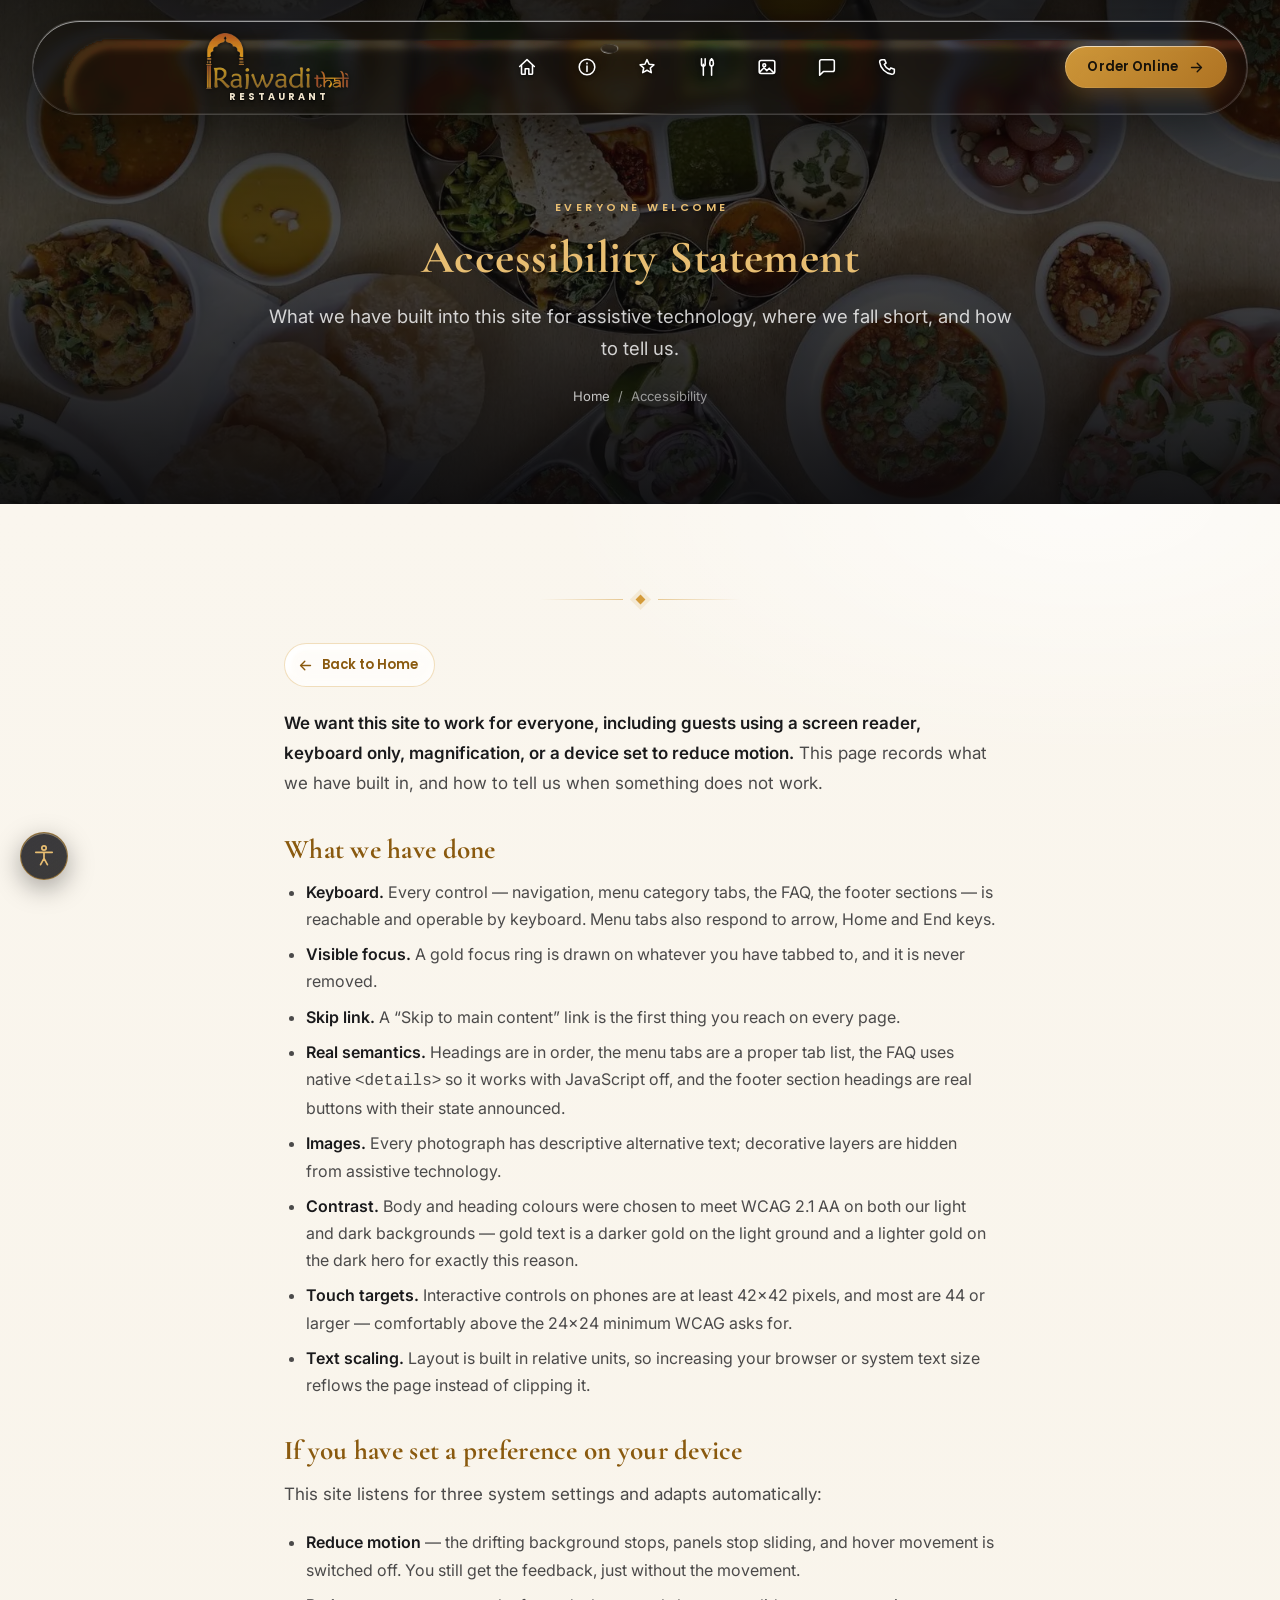
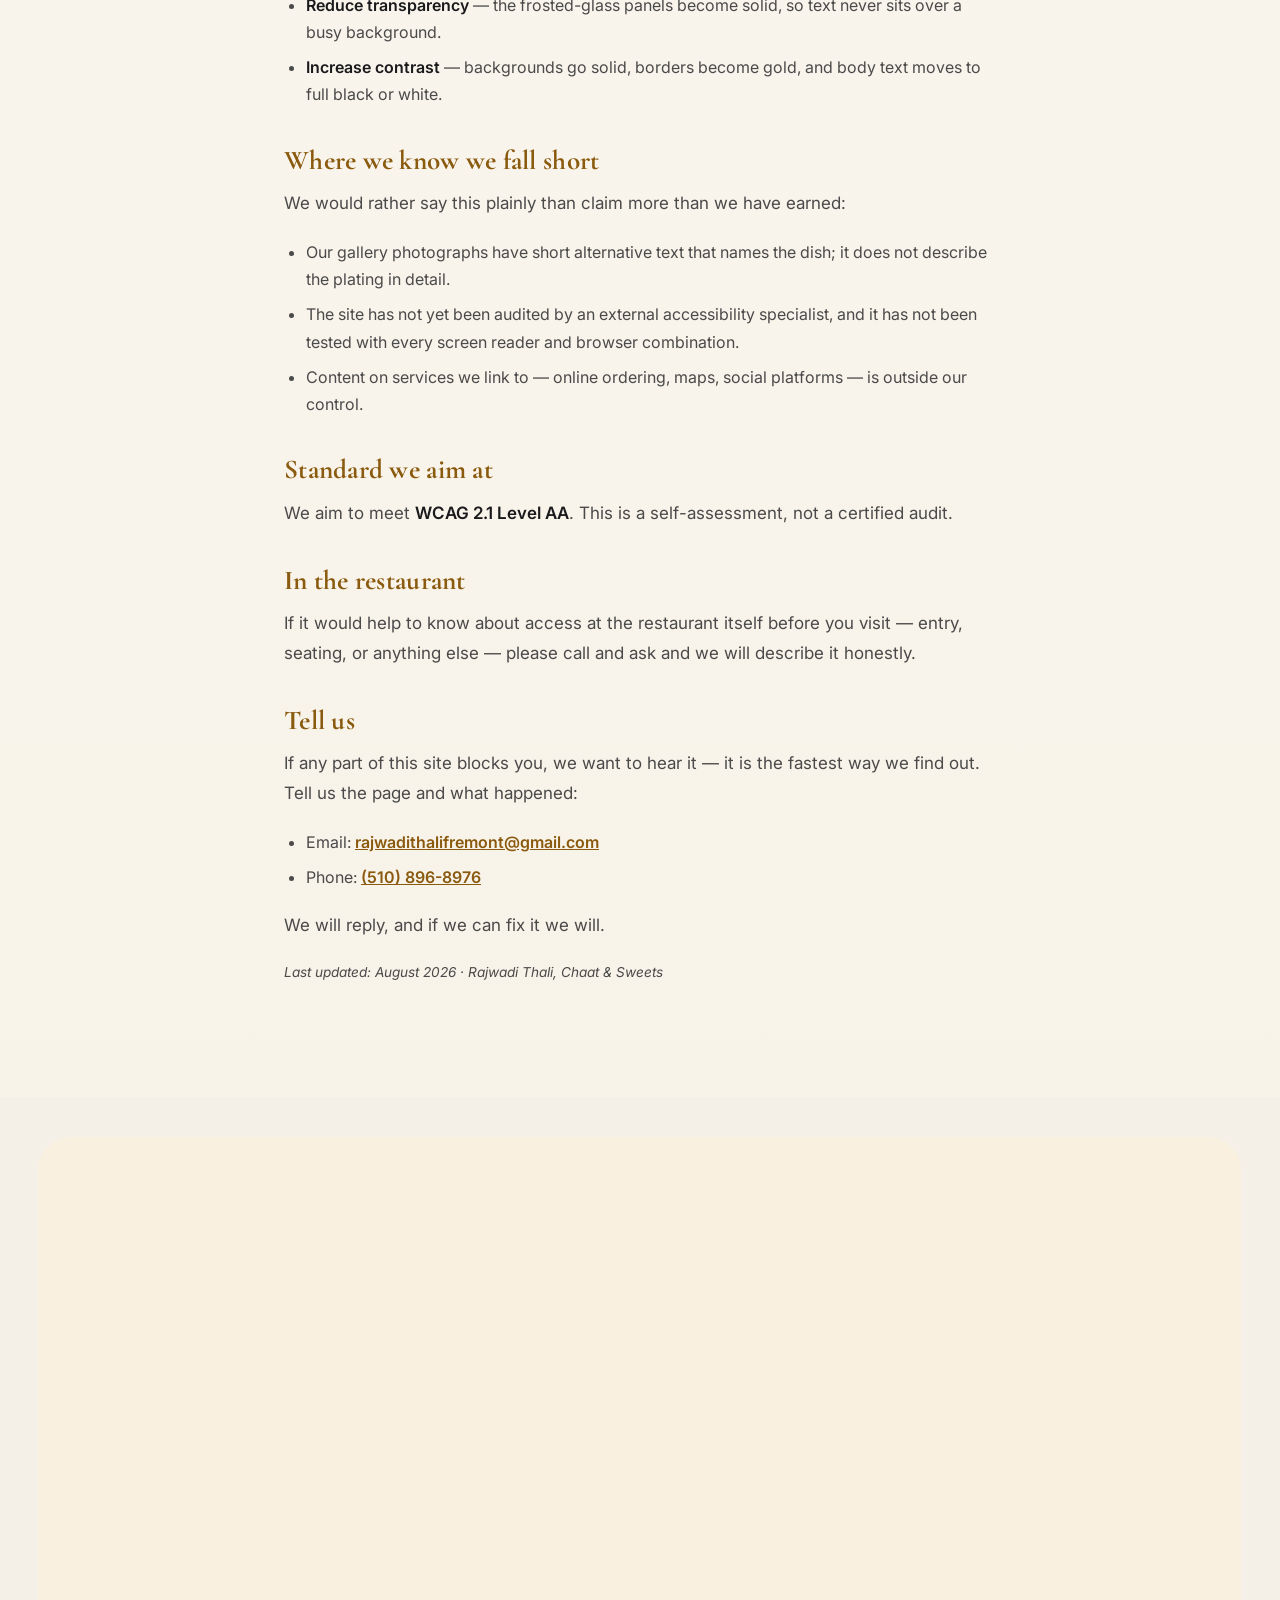
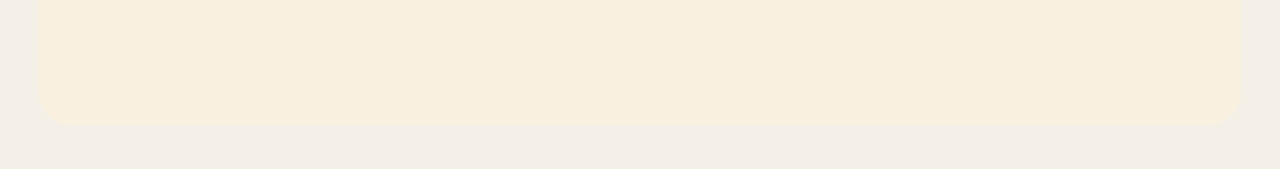
==== commit dc6f168e: "Version 1.0" ====
--- a/site/accessibility.html
+++ b/site/accessibility.html
@@ -83,7 +83,7 @@
  ]
 }
 </script>
-<link rel="stylesheet" href="assets/css/styles.css?v=e507df58">
+<link rel="stylesheet" href="assets/css/styles.css?v=7e5850dc">
 </head>
 <body>
 
@@ -187,14 +187,14 @@
     <div class="footer-grid">
       <div class="footer-brand">
         <div class="logo-chip"><picture><source type="image/webp" srcset="assets/img/logo.webp"><img class="footer-logo" src="assets/img/logo.png" alt="Rajwadi Thali logo" width="148" height="58" loading="lazy" decoding="async"></picture></div>
-        <p class="footer-desc">Authentic Gujarati &amp; North Indian vegetarian dining &mdash; unlimited thalis, Indian street chaats and fresh sweets, made through the day in Fremont, California.</p>
+        <p class="footer-desc">Authentic Gujarati &amp; North Indian vegetarian dining &mdash; Unlimited thalis, Indian street chaats and fresh sweets, made through the day in Fremont, California.</p>
         <div class="footer-badges">
           <div class="footer-badge"><span class="footer-badge-ico"><svg viewBox="0 0 24 24" fill="none" stroke="currentColor" stroke-width="1.7" stroke-linecap="round" stroke-linejoin="round"><rect x="4" y="4" width="16" height="16" rx="3"/><circle cx="12" cy="12" r="3.8" fill="currentColor" stroke="none"/></svg></span><span class="footer-badge-label">100% Pure Veg</span></div>
           <div class="footer-badge"><span class="footer-badge-ico"><svg viewBox="0 0 24 24" fill="none" stroke="currentColor" stroke-width="1.6" stroke-linecap="round" stroke-linejoin="round"><path d="M12 21v-8"/><path d="M12 13c0-3.3 2.2-5.5 5.5-5.5C17.5 10.8 15.3 13 12 13Z"/><path d="M12 14.5c0-2.7-1.8-4.5-4.5-4.5C7.5 12.7 9.3 14.5 12 14.5Z"/></svg></span><span class="footer-badge-label">Jain &amp; Vegan</span></div>
           <a class="footer-badge" href="allergens.html"><span class="footer-badge-ico"><svg viewBox="0 0 24 24" fill="none" stroke="currentColor" stroke-width="1.6" stroke-linecap="round" stroke-linejoin="round"><path d="M12 3 5 5.6v4.9c0 4.3 3 7.6 7 9.5 4-1.9 7-5.2 7-9.5V5.6L12 3Z"/><path d="m8.8 11.8 2.3 2.3 4-4.3"/></svg></span><span class="footer-badge-label">Allergen-Aware</span></a>
         </div>
       </div>
-      <div class="footer-col"><h2 class="footer-heading">Menu</h2><button type="button" class="footer-h" aria-expanded="false" aria-controls="footer-menu"><span class="footer-h-ico" aria-hidden="true"><svg viewBox="0 0 24 24" fill="none" stroke="currentColor" stroke-width="1.6" stroke-linecap="round" stroke-linejoin="round"><path d="M6 3v6a2 2 0 0 0 4 0V3"/><path d="M8 9v12"/><path d="M17 3c-1.5 1-2 3-2 5s1 3 2 3 2-1 2-3-.5-4-2-5Z"/><path d="M17 11v10"/></svg></span><span class="footer-h-txt">Menu</span><span class="footer-h-chev" aria-hidden="true"><svg viewBox="0 0 24 24" fill="none" stroke="currentColor" stroke-width="2" stroke-linecap="round" stroke-linejoin="round"><path d="m6 9 6 6 6-6"/></svg></span></button><span class="footer-hr" aria-hidden="true"></span><div id="footer-menu" class="footer-col-body"><ul><li><a href="index.html#menu?tab=thali">Unlimited Thali</a></li><li><a href="index.html#menu?tab=combo">Combo</a></li><li><a href="index.html#menu?tab=kids">Kids Menu</a></li><li><a href="index.html#menu?tab=chaats">Chaats</a></li><li><a href="index.html#menu?tab=drinks">Drinks &amp; Sweets</a></li></ul></div></div>
+      <div class="footer-col"><h2 class="footer-heading">Menu</h2><button type="button" class="footer-h" aria-expanded="false" aria-controls="footer-menu"><span class="footer-h-ico" aria-hidden="true"><svg viewBox="0 0 24 24" fill="none" stroke="currentColor" stroke-width="1.6" stroke-linecap="round" stroke-linejoin="round"><path d="M6 3v6a2 2 0 0 0 4 0V3"/><path d="M8 9v12"/><path d="M17 3c-1.5 1-2 3-2 5s1 3 2 3 2-1 2-3-.5-4-2-5Z"/><path d="M17 11v10"/></svg></span><span class="footer-h-txt">Menu</span><span class="footer-h-chev" aria-hidden="true"><svg viewBox="0 0 24 24" fill="none" stroke="currentColor" stroke-width="2" stroke-linecap="round" stroke-linejoin="round"><path d="m6 9 6 6 6-6"/></svg></span></button><span class="footer-hr" aria-hidden="true"></span><div id="footer-menu" class="footer-col-body"><ul><li><a href="index.html#menu?tab=thali">Unlimited Thali</a></li><li><a href="index.html#menu?tab=combo">Combo</a></li><li><a href="index.html#menu?tab=kids">Kids Menu</a></li><li><a href="index.html#menu?tab=chaats">Chaats</a></li><li><a href="index.html#menu?tab=drinks">Drinks &amp; Sweets</a></li><li><a href="menu.html">Full Menu &amp; Prices</a></li></ul></div></div>
       <div class="footer-col"><h2 class="footer-heading">Visit</h2><button type="button" class="footer-h" aria-expanded="false" aria-controls="footer-visit"><span class="footer-h-ico" aria-hidden="true"><svg viewBox="0 0 24 24" fill="none" stroke="currentColor" stroke-width="1.6" stroke-linecap="round" stroke-linejoin="round"><path d="m12 4 2.3 5 5.2.6-3.9 3.5 1.1 5.1L12 15.6 7.3 18.2l1.1-5.1L4.5 9.6 9.7 9Z"/></svg></span><span class="footer-h-txt">Visit</span><span class="footer-h-chev" aria-hidden="true"><svg viewBox="0 0 24 24" fill="none" stroke="currentColor" stroke-width="2" stroke-linecap="round" stroke-linejoin="round"><path d="m6 9 6 6 6-6"/></svg></span></button><span class="footer-hr" aria-hidden="true"></span><div id="footer-visit" class="footer-col-body"><ul><li><a href="index.html#about">About Us</a></li><li><a href="index.html#featured">Best Sellers</a></li><li><a href="index.html#gallery">Gallery</a></li><li><a href="index.html#reviews">Reviews</a></li><li><a href="index.html#faq">FAQ</a></li><li><a href="allergens.html">Allergens</a></li></ul></div></div>
       <div class="footer-col footer-contact footer-open"><h2 class="footer-heading">Get In Touch</h2><button type="button" class="footer-h" aria-expanded="true" aria-controls="footer-contact"><span class="footer-h-ico" aria-hidden="true"><svg viewBox="0 0 24 24" fill="none" stroke="currentColor" stroke-width="1.7" stroke-linecap="round" stroke-linejoin="round"><path d="M6.5 3.5h3l1.5 4-2 1.5a11 11 0 0 0 5 5l1.5-2 4 1.5v3a2 2 0 0 1-2.2 2A16.5 16.5 0 0 1 4.5 5.7 2 2 0 0 1 6.5 3.5Z"/></svg></span><span class="footer-h-txt">Get In Touch</span><span class="footer-h-chev" aria-hidden="true"><svg viewBox="0 0 24 24" fill="none" stroke="currentColor" stroke-width="2" stroke-linecap="round" stroke-linejoin="round"><path d="m6 9 6 6 6-6"/></svg></span></button><span class="footer-hr" aria-hidden="true"></span><div id="footer-contact" class="footer-col-body">
         <ul class="footer-contact-list">
@@ -241,6 +241,7 @@
   <section class="a11y-group" aria-labelledby="a11yGVis">
   <h3 id="a11yGVis">Visual</h3>
   <button type="button" class="a11y-row a11y-step-row" data-a11y-steps="contrast" data-a11y-names="Default contrast|High contrast|Maximum contrast" data-a11y-title="Contrast" aria-label="Contrast: Default contrast (1 of 3)"><span class="a11y-ico" aria-hidden="true"><svg viewBox="0 0 24 24" aria-hidden="true" focusable="false"><circle cx="12" cy="12" r="8.6"/><path d="M12 3.4v17.2a8.6 8.6 0 0 0 0-17.2Z" class="a11y-fill"/></svg></span><span class="a11y-label" aria-hidden="true">Contrast</span><span class="a11y-steps" aria-hidden="true"><span></span><span></span><span></span></span></button>
+  <button type="button" class="a11y-row a11y-step-row" data-a11y-steps="opacity" data-a11y-names="Default glass|25% solid|50% solid|75% solid|100% solid" data-a11y-title="Opacity" aria-label="Opacity: Default glass (1 of 5)"><span class="a11y-ico" aria-hidden="true"><svg viewBox="0 0 24 24" aria-hidden="true" focusable="false"><rect x="3.2" y="3.2" width="12" height="12" rx="2.4"/><path d="M8.8 8.8h12v12h-12z" class="a11y-fill"/></svg></span><span class="a11y-label" aria-hidden="true">Opacity</span><span class="a11y-steps" aria-hidden="true"><span></span><span></span><span></span><span></span><span></span></span></button>
   <button type="button" class="a11y-row a11y-toggle" role="switch" aria-checked="false" data-a11y-toggle="gray"><span class="a11y-ico" aria-hidden="true"><svg viewBox="0 0 24 24" aria-hidden="true" focusable="false"><path d="M12 3.2 6.7 9a7.2 7.2 0 1 0 10.6 0Z"/><path d="M12 3.2V20.8a7.2 7.2 0 0 0 5.3-11.8Z" class="a11y-fill"/></svg></span><span class="a11y-label">Grayscale</span></button>
   <button type="button" class="a11y-row a11y-toggle" role="switch" aria-checked="false" data-a11y-toggle="noimg"><span class="a11y-ico" aria-hidden="true"><svg viewBox="0 0 24 24" aria-hidden="true" focusable="false"><rect x="3.2" y="4.8" width="17.6" height="14.4" rx="2.4"/><path d="m4.6 17.4 4.9-5.2 3.1 3M4 4l16 16"/></svg></span><span class="a11y-label">Hide images</span></button>
   <button type="button" class="a11y-row a11y-toggle" role="switch" aria-checked="false" data-a11y-toggle="motion"><span class="a11y-ico" aria-hidden="true"><svg viewBox="0 0 24 24" aria-hidden="true" focusable="false"><rect x="2.8" y="6" width="12.6" height="12" rx="2.4"/><path d="m15.4 11 5.8-3.4v8.8L15.4 13M3 3l18 18"/></svg></span><span class="a11y-label">Pause animations</span></button>
@@ -257,6 +258,6 @@
        the whole point of a stepper is knowing which level you landed on -->
   <p class="a11y-sr" role="status" aria-live="polite" data-a11y-live></p>
 </div>
-<script src="assets/js/main.js?v=9ef09971"></script>
+<script src="assets/js/main.js?v=2efd8938"></script>
 </body>
 </html>
--- a/site/assets/css/styles.css
+++ b/site/assets/css/styles.css
@@ -140,7 +140,20 @@
   font-family: var(--font-body);
   font-size: 1.0625rem;
   line-height: 1.65;
-  -webkit-font-smoothing: antialiased;
+  /* NO -webkit-font-smoothing: antialiased.
+
+     It was here, and it is the entire reason this site's text sat lighter than
+     the catering site's. On macOS `antialiased` switches off subpixel
+     rendering, which thins every stroke — the footers were compared side by
+     side and matched on family, weight, size and colour exactly (Inter 400,
+     15.04px, #333); the only computed difference between them was this one
+     property, `auto` there against `antialiased` here.
+
+     It is declared on body, so the difference was never really a footer
+     problem — it was site-wide, and the footer is just where the two sites sit
+     close enough in layout to notice. Removing it here fixes the whole page
+     rather than patching one section into disagreeing with the paragraphs
+     above it. */
   text-rendering: optimizeLegibility;
   overflow-x: hidden;
 }
@@ -162,23 +175,283 @@
 :focus-visible { outline: 2px solid var(--gold); outline-offset: 3px; }
 
 /* ==========================================================================
-   GLASS — one class, recoloured by whichever surface it sits on
+   GLASS ENGINE — one material, three thicknesses
+   --------------------------------------------------------------------------
+   Every surface on this site already carried `.glass`, which meant a 90px
+   trust chip and a 700px FAQ panel were rendered from *identical* material.
+   That is the one thing a glass system must not do: material weight is how a
+   layered interface communicates hierarchy. A big panel is a thick piece of
+   glass — heavier frost, deeper shadow, less transparent. A small control is
+   a thin sliver — light frost, tight shadow, more transparent.
+
+   So the material is now a set of TOKENS with three tiers, and a surface
+   opts into a tier rather than redeclaring a filter. Adding a component means
+   picking a tier, not inventing new numbers.
+
+     tier 1  THIN    chips, tabs, small buttons, badges
+     tier 2  MEDIUM  cards, list panels, FAQ, notes
+     tier 3  THICK   nav, sheets, modals, the footer panel
+
+   Everything scales together across the tiers — frost, saturation, fill, rim
+   brightness, shadow depth and spread — because they are facets of one
+   physical property (thickness), not independent knobs.
+
+   Colour is NOT set here. Each tier resolves against the --s-* surface tokens,
+   which .section--dark / .section--light already re-point, so the same tier
+   reads correctly over the black hero and the cream sections without a single
+   per-section override.
    ========================================================================== */
-.glass {
+
+:root {
+  /* thickness ---------------------------------------------------------- */
+  --g1-frost: 10px;   --g1-sat: 145%;
+  --g2-frost: 20px;   --g2-sat: 165%;
+  --g3-frost: 30px;   --g3-sat: 190%;
+
+  /* how much of the surface's own fill each tier carries. Thicker glass is
+     less transparent — you see less through a thick pane, and that is what
+     makes it read as heavy rather than just blurrier. */
+  --g1-fill: .55;     --g2-fill: .80;     --g3-fill: 1;
+
+  /* rim: the lit edge. Brighter on thicker glass because a thicker edge
+     gathers more light along it. */
+  --g1-rim: .34;      --g2-rim: .52;      --g3-rim: .74;
+
+  /* ambient shadow. Depth is the other half of thickness: a thick pane sits
+     further off the page and casts further. */
+  --g1-shadow: 0 2px 8px rgba(20, 15, 5, .10);
+  --g2-shadow: 0 10px 30px rgba(20, 15, 5, .13);
+  --g3-shadow: 0 22px 60px rgba(20, 15, 5, .20);
+}
+
+/* --------------------------------------------------------------------------
+   The base. `.glass` alone stays tier 2, so every existing surface keeps
+   working untouched and only the ones that opt in change.
+   -------------------------------------------------------------------------- */
+.glass,
+.glass--thin,
+.glass--thick {
   position: relative;
   background: var(--s-glass-bg);
-  backdrop-filter: blur(24px) saturate(150%);
-  -webkit-backdrop-filter: blur(24px) saturate(150%);
   border: 1px solid var(--s-glass-border);
-  box-shadow: var(--s-glass-shadow);
   color: var(--s-fg);
-}
+  /* tier 2 defaults */
+  --_frost: var(--g2-frost);
+  --_sat: var(--g2-sat);
+  --_rim: var(--g2-rim);
+  backdrop-filter: blur(var(--_frost)) saturate(var(--_sat));
+  -webkit-backdrop-filter: blur(var(--_frost)) saturate(var(--_sat));
+  box-shadow: var(--g2-shadow);
+}
+
+/* ==========================================================================
+   EVERY BUTTON IS CUT FROM THE SAME SHEET
+
+   main.js solves the bezel once — the same squircle profile, bevel slope and
+   light vector the nav's specular map is built from — and writes the result
+   here as --lg-rim-conic. So a button's edge is lit by the identical surface
+   model as the refracting bars: bright where the bezel faces the light, dimmer
+   down the sides, with the weaker bounce on the far edge that real glass
+   picks up from whatever the light is landing on.
+
+   What these do NOT get is the displacement lens. They sit on the flat page,
+   where a lens returns the field it was handed — invisible, and expensive
+   enough that putting one on every button is what made the site crawl. The
+   light is the part that does not need a backdrop to exist; it only needs the
+   shape. That is the whole difference between the two halves of this material,
+   and it is why the buttons still read as the same glass as the bar.
+
+   The ring is drawn with a mask rather than a border so it can sit at any
+   radius without the corner seams a 1px border shows on a pill.
+   ========================================================================== */
+.btn::before,
+.tab::before,
+.trust-item::before,
+.tab-pill::before {
+  content: ''; position: absolute; inset: 0; z-index: 0;
+  border-radius: inherit; padding: 1px; pointer-events: none;
+  background: var(--lg-rim-conic, linear-gradient(180deg, rgba(255,255,255,.55), rgba(255,255,255,.06)));
+  -webkit-mask: linear-gradient(#000 0 0) content-box exclude, linear-gradient(#000 0 0);
+  mask: linear-gradient(#000 0 0) content-box exclude, linear-gradient(#000 0 0);
+  opacity: var(--lg-rim-strength, .7);
+  transition: opacity .25s ease;
+}
+/* the label has to clear its own rim */
+.btn > *, .tab > * { position: relative; z-index: 1; }
+/* Pressing a button turns its edge toward you: the lit arc broadens as the
+   bevel flattens against the press. One property, so it stays on the
+   compositor. */
+.btn:hover::before, .tab:hover::before { --lg-rim-strength: 1; }
+.btn:active::before, .tab:active::before { --lg-rim-strength: .45; }
+/* Gold surfaces carry their own light; a white rim on top of them reads as a
+   seam rather than an edge, so theirs is dialled back. */
+.btn-gold::before, .tab-pill::before { --lg-rim-strength: .42; }
+/* Dark glass takes a stronger rim than light glass — the same edge against a
+   darker fill has more contrast to spend. */
+.section--dark .btn::before,
+.section--dark .tab::before,
+.hero-glass .trust-item::before { --lg-rim-strength: .85; }
+
+/* ==========================================================================
+   GLASS INSIDE GLASS DOES NOT FILTER TWICE
+
+   A surface sitting on another glass surface has, as its backdrop, the parent's
+   already-filtered output. Blurring that again is very nearly idempotent —
+   30px of blur followed by 10px more is 32px of blur, a difference nobody can
+   see — while forcing a second backdrop root and an extra render surface for
+   the compositor to manage. Nesting backdrop filters is also the case engines
+   handle least reliably, which is the more important half: it is where wrong
+   output comes from, not just slow output.
+
+   So the inner surfaces keep their fill and their tint, which is what actually
+   distinguishes them from the pane they sit on, and drop the blur their parent
+   has already applied on their behalf.
+   ========================================================================== */
+.hero-glass .btn-outline,
+.hero-glass .trust-item,
+.a11y-panel .a11y-head {
+  backdrop-filter: saturate(145%);
+  -webkit-backdrop-filter: saturate(145%);
+}
+
+/* ==========================================================================
+   NO BLUR WHERE THERE IS NOTHING TO BLUR
+
+   A Gaussian blur of a uniform field is that field. It is not an approximation
+   — convolving a constant with a normalised kernel returns the constant — and
+   a blur of a LINEAR ramp is likewise the same ramp. So on a surface whose
+   whole backdrop is one flat section colour, or the broad 900px radial and the
+   two-level linear gradient the light sections carry, `blur(20px)` is
+   arithmetically a no-op. It produces the pixels that were already there.
+
+   It is not a no-op to render. Every one of these elements forces a backdrop
+   root, snapshots what is under it and runs a 20–30px separable convolution
+   over the whole box, every frame it moves. Measured on this page: 35
+   backdrop-filtered elements totalling 4.66 MILLION pixels, about 4.6 times
+   the viewport, and roughly 3.8M of that was these — the thali cards alone
+   890k, the FAQ panel 869k, the footer 707k. That is the lag, and it predates
+   the lens by a long way; the nav's refraction is 115k of the total, under
+   three percent.
+
+   The saturation stays: that one is a per-pixel colour transform with no
+   kernel, it is cheap, and it is doing visible work — it is what keeps these
+   surfaces warmer than the page behind them.
+
+   The surfaces that sit on a PHOTOGRAPH — .hero-glass and its chips — are
+   deliberately not in this list. Their backdrop has real detail at the blur's
+   scale, so for them the blur is the effect and it stays. */
+.card, .thali, .review, .menu-item, .faq, .notes {
+  backdrop-filter: saturate(165%);
+  -webkit-backdrop-filter: saturate(165%);
+}
+.glass--thin {
+  --_frost: var(--g1-frost);
+  --_sat: var(--g1-sat);
+  --_rim: var(--g1-rim);
+  box-shadow: var(--g1-shadow);
+}
+.glass--thick {
+  --_frost: var(--g3-frost);
+  --_sat: var(--g3-sat);
+  --_rim: var(--g3-rim);
+  box-shadow: var(--g3-shadow);
+}
+
+/* --------------------------------------------------------------------------
+   THE LIT EDGE
+   A graded rim, not an even one — the same reasoning as the nav and the
+   selection drop. An even ring of brightness reads as a *border*; light that
+   lands on the top-left, skips the sides and returns weaker underneath reads
+   as a lit *edge*. Drawn on ::before so it is independent of the surface's own
+   background, and masked to the padding ring so only the stroke shows.
+
+   Surfaces that already draw their own ::before opt out with .glass--norim.
+   -------------------------------------------------------------------------- */
+.glass:not(.glass--norim)::before,
+.glass--thin:not(.glass--norim)::before,
+.glass--thick:not(.glass--norim)::before {
+  content: ''; position: absolute; inset: 0; z-index: 0;
+  border-radius: inherit; padding: 1px; pointer-events: none;
+  background: conic-gradient(from 208deg,
+    rgba(255, 255, 255, var(--_rim)) 0deg,
+    rgba(255, 255, 255, calc(var(--_rim) * .16)) 68deg,
+    rgba(255, 255, 255, calc(var(--_rim) * .10)) 152deg,
+    rgba(255, 255, 255, calc(var(--_rim) * .42)) 212deg,
+    rgba(255, 255, 255, calc(var(--_rim) * .14)) 300deg,
+    rgba(255, 255, 255, var(--_rim)) 360deg);
+  -webkit-mask: linear-gradient(#000 0 0) content-box exclude, linear-gradient(#000 0 0);
+  mask: linear-gradient(#000 0 0) content-box exclude, linear-gradient(#000 0 0);
+}
+/* content must sit above the rim layer */
+.glass > *, .glass--thin > *, .glass--thick > * { position: relative; z-index: 1; }
+
+/* --------------------------------------------------------------------------
+   TIER ASSIGNMENTS — the whole site, by size and role
+   -------------------------------------------------------------------------- */
+
+/* thin: things you tap, not things you read */
+.tab, .trust-item, .page-back, .btn-outline,
+.mobile-cta-alt, .footer-soc, .allergen-tags li {
+  --_frost: var(--g1-frost); --_sat: var(--g1-sat); --_rim: var(--g1-rim);
+}
+/* thick: chrome and anything modal */
+.nav-liquid, .footer-panel, .a11y-panel, .hero-glass, .mobile-cta, .nav-mobile {
+  --_frost: var(--g3-frost); --_sat: var(--g3-sat); --_rim: var(--g3-rim);
+}
+
+/* the trust chips sit ON the hero glass — a light surface on another light
+   surface is the one stack that destroys legibility, so they stay thin and
+   lean on their border rather than adding a second frost */
+.trust-item { box-shadow: var(--g1-shadow); }
+
+/* --------------------------------------------------------------------------
+   ELEVATION ON INTERACTION
+   Lifting a card should thicken it, not just move it: the pane comes toward
+   you, so its shadow spreads and its rim catches more light. One transition,
+   compositor-friendly properties only.
+   -------------------------------------------------------------------------- */
+.card, .thali, .review {
+  transition: transform .38s var(--ease-spring), box-shadow .38s var(--ease-spring);
+}
+.card:hover, .thali:hover {
+  box-shadow: var(--g3-shadow);
+  --_rim: var(--g3-rim);
+}
+
+/* --------------------------------------------------------------------------
+   ACCESSIBILITY — the tiers collapse, they do not linger
+   Both OS signals and the panel's own contrast step flatten every tier to a
+   solid surface. Written once here rather than per component, which is the
+   point of having tiers at all.
+   -------------------------------------------------------------------------- */
+@media (prefers-reduced-transparency: reduce) {
+  .glass, .glass--thin, .glass--thick {
+    backdrop-filter: none !important; -webkit-backdrop-filter: none !important;
+  }
+  .glass::before, .glass--thin::before, .glass--thick::before { opacity: .35; }
+}
+@media (prefers-contrast: more) {
+  .glass::before, .glass--thin::before, .glass--thick::before { display: none; }
+}
+html[data-a11y-contrast="2"] :is(.glass, .glass--thin, .glass--thick) {
+  backdrop-filter: none !important; -webkit-backdrop-filter: none !important;
+}
+html[data-a11y-contrast="2"] :is(.glass, .glass--thin, .glass--thick)::before { display: none; }
+/* "Hide images" is about photography and decoration; the rim is neither, but
+   the noise overlays are */
+html.a11y-noimg :is(.nav-noise, .card-noise, .hero-noise) { display: none !important; }
+
 /* gold glass — identical to catering's .glass-gold */
 .glass-gold {
   position: relative;
   background: var(--gold-fill);
-  backdrop-filter: blur(18px) saturate(180%);
-  -webkit-backdrop-filter: blur(18px) saturate(180%);
+  /* No blur, for the same reason as the panel it sits inside: --gold-fill is a
+     near-solid wash, and the one on the footer is nested INSIDE .footer-panel,
+     which is itself a backdrop-filtered surface. A backdrop filter whose
+     backdrop is another backdrop filter is the case engines handle worst, and
+     here it was doing it to sample a colour already hidden behind gold. */
+  backdrop-filter: saturate(180%);
+  -webkit-backdrop-filter: saturate(180%);
   border: 1px solid rgba(255, 235, 190, .55);
   box-shadow: 0 8px 28px rgba(184, 122, 37, .35), inset 0 1px 0 rgba(255, 255, 255, .5);
   color: var(--gold-ink-on-fill);
@@ -400,14 +673,23 @@
   --nav-border-strong: rgba(255, 255, 255, .85);
   --nav-active-bg: transparent;   /* 100% — the drop is refraction and rim only */
   --nav-hover-bg: rgba(255, 255, 255, .12);
-  --nav-text-shadow: 0 1px 8px rgba(0, 0, 0, .35);
+  /* Two layers, not one: a tight shadow for edge definition against whatever
+     the lens is bending underneath, and a wider soft one for separation. With
+     no frost to flatten the backdrop, this is what carries the labels. */
+  --nav-text-shadow: 0 1px 2px rgba(0, 0, 0, .95), 0 2px 10px rgba(0, 0, 0, .75);
+  --nav-ico-shadow: 0 1px 2px rgba(0, 0, 0, .8);
   /* The bar is a lens, not a lid. At .62 it hid whatever it passed over,
      which wastes the refraction entirely — you cannot see a bend in something
      you cannot see through. Legibility comes from frost and this fill, never
      from a brightness term; see the note on --nav-frost below. */
-  --nav-glass-bg: rgba(16, 16, 20, .34);
+  /* .44, up from .34. The lens traded frost for clarity — the whole point of
+     it — and clarity is exactly what a label has to survive. The fill is the
+     only term that dims without destroying (see the note against brightness()
+     below), so the legibility the blur used to provide comes from here now. */
+  --nav-glass-bg: rgba(16, 16, 20, .44);
   --nav-glass-border: rgba(255, 255, 255, .18);
   --nav-tagline: #f7ebd2;
+  --logo-seat: 0 1px 2px rgba(0, 0, 0, .7);
   /* NO brightness()/contrast() here, deliberately. Using them to dim was the
      mistake that made this bar opaque-looking: brightness() CLIPS — with a
      1.42 lift every backdrop pixel above ~0.70 luminance saturates to pure
@@ -417,6 +699,9 @@
      scrolling past. Frost (blur) mutes, fill dims, refraction separates —
      which is Apple's own order. */
   --nav-frost: 14px;
+  /* lighter than --nav-frost: see the note on #nav.lg-lensed. Dark glass hides
+     its backdrop more cheaply than light glass does, so it needs less. */
+  --nav-lens-frost: 6px;
   --nav-sat: 190%;
   /* dark glass: a bright rim reads strongly, and the sky-catch is generous */
   --nav-rim-bounce: rgba(255, 255, 255, .34);
@@ -428,19 +713,24 @@
   --nav-border-strong: rgba(255, 255, 255, .9);
   --nav-active-bg: transparent;   /* 100% — the drop is refraction and rim only */
   --nav-hover-bg: rgba(212, 155, 58, .1);
-  --nav-text-shadow: 0 1px 2px rgba(255, 255, 255, .55);
+  --nav-text-shadow: 0 1px 2px rgba(255, 255, 255, 1), 0 2px 10px rgba(255, 255, 255, .9);
+  /* dark glyphs on light glass: the halo is white, so it spreads rather than
+     outlines, and the glyph needs its own soft dark seat underneath */
+  --nav-ico-shadow: 0 1px 2px rgba(255, 255, 255, .95);
   /* white glass, where catering has cream — this is the differentiator.
      Was .9, which is a lid: the thalis behind it washed out to bare white and
      the refraction had nothing to refract. */
-  --nav-glass-bg: rgba(255, 255, 255, .34);
+  --nav-glass-bg: rgba(255, 255, 255, .46);
   --nav-glass-border: rgba(212, 155, 58, .34);
   --nav-tagline: var(--gold-ink);
+  --logo-seat: 0 1px 2px rgba(255, 255, 255, .9);
   /* The light bar sits over cards full of dark body copy, which is the hard
      case: that text has to stop competing with the nav labels without being
      erased. FROST does that job — a heavier blur turns the paragraph behind
      into soft tone and colour while keeping it visibly present, which is what
      reads as glass. The fill then lifts it just enough for dark labels. */
   --nav-frost: 20px;
+  --nav-lens-frost: 7px;
   --nav-sat: 165%;
   /* light glass: the same sheen would just look like fog, so it is halved and
      the bounce leans gold, which is where this bar's light actually comes from */
@@ -452,11 +742,24 @@
 .logo-link { display: flex; align-items: center; text-decoration: none; }
 .logo-chip { display: flex; align-items: center; }
 #nav .logo-chip, .nav-mobile .logo-chip { flex-direction: column; align-items: center; gap: 3px; }
-.logo-img { height: 56px; width: auto; display: block; filter: drop-shadow(0 2px 6px rgba(0, 0, 0, .25)); }
+/* The wordmark is a flat image with no outline of its own, so on glass it had
+   nothing separating it from whatever passed behind. Two shadows rather than
+   one: a tight dark seat that traces the letterforms, and the original soft
+   one for depth. --logo-seat flips per theme, because on white glass a black
+   halo is what reads and on dark glass it is a white one. */
+.logo-img {
+  height: 56px; width: auto; display: block;
+  filter:
+    drop-shadow(var(--logo-seat, 0 1px 1px rgba(0, 0, 0, .55)))
+    drop-shadow(0 2px 8px rgba(0, 0, 0, .3));
+}
 .logo-tagline {
   font-family: var(--font-label);
-  font-size: .58rem; font-weight: 600; letter-spacing: .34em; text-transform: uppercase;
+  /* 700 and a hair more size: at .58rem with .34em tracking this is the
+     smallest type on the bar, sitting on the most active part of the glass. */
+  font-size: .6rem; font-weight: 700; letter-spacing: .32em; text-transform: uppercase;
   color: var(--nav-tagline); line-height: 1;
+  text-shadow: var(--nav-text-shadow);
   text-align: center; text-indent: .34em; white-space: nowrap;
   transition: color .35s ease;
 }
@@ -481,12 +784,23 @@
   position: relative; z-index: 2;
   display: flex; align-items: center; gap: 8px;
   padding: 12px 14px; border-radius: 28px;
-  font-size: .96rem; font-weight: 650; letter-spacing: -.01em;
-  color: var(--nav-fg-dim); text-decoration: none;
+  /* 800, and the FULL ink rather than --nav-fg-dim. A dimmed label is a fine
+     idea on a solid bar, where the only thing it competes with is the active
+     item; on glass it competes with whatever is scrolling past underneath,
+     and .72 alpha over a moving photograph is not a colour, it is a
+     suggestion. The active item still reads as active — it keeps the drop
+     behind it, which is a stronger signal than a 20% ink difference. */
+  font-size: .96rem; font-weight: 800; letter-spacing: -.005em;
+  color: var(--nav-fg); text-decoration: none;
   text-shadow: var(--nav-text-shadow);
   transition: color .2s ease, background-color .2s ease, transform 120ms ease-out;
 }
-.nav-link:hover { background: var(--nav-hover-bg); color: var(--nav-fg); }
+/* NO hover background. The drop springs to whatever link the pointer enters,
+   so a fill here paints a SECOND translucent shape underneath it — two stacked
+   glass surfaces on one item, which is both wrong physically and muddier than
+   either alone. The drop is the hover indicator; the link only changes ink.
+   (.nav-mobile-link keeps its fill: that sheet has no drop.) */
+.nav-link:hover { color: var(--nav-fg); }
 .nav-link:active { transform: scale(.97); }
 .nav-link.active { color: var(--nav-fg); }
 /* A link's name is one control's label, so it never wraps. Without this the
@@ -496,7 +810,14 @@
    Forbidding the wrap is what lets the bar detect that it is out of room, and
    the icon drop further down is what then buys the room back. */
 .nav-link .nav-label { white-space: nowrap; }
-.nav-ico { display: flex; width: 22px; height: 22px; flex: 0 0 auto; opacity: .9; }
+/* Full opacity, and the label's own shadow carried onto the glyph. Below
+   ~1300px the labels drop and these icons ARE the navigation, so anything that
+   weakens them weakens the whole bar at exactly the width where the bar is
+   tightest. */
+.nav-ico {
+  display: flex; width: 22px; height: 22px; flex: 0 0 auto; opacity: 1;
+  filter: drop-shadow(var(--nav-ico-shadow, 0 1px 2px rgba(0, 0, 0, .55)));
+}
 .nav-ico svg { width: 100%; height: 100%; display: block; }
 
 /* ---- right cluster: CTA + hamburger ---- */
@@ -544,15 +865,18 @@
 .nav-mobile.nav-theme-light { --nav-glass-bg: rgba(255, 255, 255, .98); }
 
 .nav-mobile-links { display: flex; flex-direction: column; }
+/* The same reasoning as .nav-link: 500 at --nav-fg-dim was a weight chosen for
+   a solid sheet, and this one is glass over body copy. Full ink, 650, so the
+   sheet's items read as items and not as watermarks. */
 .nav-mobile-link {
   display: flex; align-items: center; gap: 12px;
-  color: var(--nav-fg-dim); text-decoration: none; padding: 14px 16px; border-radius: 14px;
-  font-size: .98rem; font-weight: 500; min-height: 48px;
+  color: var(--nav-fg); text-decoration: none; padding: 14px 16px; border-radius: 14px;
+  font-size: .98rem; font-weight: 650; min-height: 48px;
   transition: color .3s ease, background .3s ease;
 }
 .nav-mobile-link .nav-ico { width: 20px; height: 20px; display: flex; flex-shrink: 0; flex-basis: 20px; }
 .nav-mobile-link:hover { background: var(--nav-hover-bg); color: var(--nav-fg); }
-.nav-mobile-link.active { color: var(--gold-ink); background: rgba(212, 155, 58, .16); font-weight: 600; }
+.nav-mobile-link.active { color: var(--gold-ink); background: rgba(212, 155, 58, .16); font-weight: 750; }
 .nav-theme-dark .nav-mobile-link.active { color: var(--gold-light); }
 .nav-mobile-chev { margin-left: auto; width: 18px; height: 18px; display: flex; color: var(--nav-fg-dim); opacity: .6; }
 .nav-mobile-chev svg { width: 100%; height: 100%; }
@@ -618,6 +942,7 @@
   display: flex; flex-wrap: wrap; justify-content: center; gap: 14px;
 }
 .trust-item {
+  position: relative;
   flex: 0 0 148px; box-sizing: border-box;
   padding: 14px 12px; text-align: center; color: var(--white);
   border-radius: 16px; text-decoration: none;
@@ -671,7 +996,59 @@
 /* ==========================================================================
    MENU
    ========================================================================== */
-.tabs { position: relative; display: flex; flex-wrap: wrap; justify-content: center; gap: 8px; margin-bottom: 48px; }
+/* ---- the category strip is a SIDE SCROLLER ----
+   Wrapping put "Chaats" and "Drinks & Sweets" onto a second, shorter row
+   centred under the first, which reads as two groups rather than one list and
+   moves every pill's position each time a label changes length. A single row
+   that scrolls keeps the order flat and the geometry stable.
+
+   `safe center` is the important word. Plain `justify-content: center` centres
+   overflowing content by pushing it equally past BOTH edges, and the part that
+   goes past the start edge cannot be scrolled back to — it is simply
+   unreachable. `safe` means "centre while it fits, fall back to start
+   alignment when it does not", which is exactly the behaviour a scroller
+   needs. Browsers without it fall back to plain `center`, so the rule is
+   repeated the other way round below for them.
+
+   The vertical padding is not decoration: overflow-x:auto forces overflow-y to
+   compute to auto as well, so without room inside the scroll box the gold
+   pill's drop shadow would be sliced off at the top and bottom. */
+.tabs {
+  position: relative;
+  display: flex;
+  flex-wrap: nowrap;
+  justify-content: center;
+  justify-content: safe center;
+  gap: 8px;
+  padding: 12px 22px;
+  margin-bottom: 36px;
+  overflow-x: auto;
+  overscroll-behavior-x: contain;
+  /* the strip animates its own scrolling; main.js only ever assigns a position */
+  scroll-behavior: smooth;
+  scroll-snap-type: x proximity;
+  scroll-padding-inline: 22px;
+  /* the strip is a tablist; its own scrollbar is noise on top of that */
+  scrollbar-width: none;
+  -ms-overflow-style: none;
+  /* Fade the ends so it is visibly a strip that continues, rather than one
+     that has been cut off. Masked rather than drawn with a gradient overlay so
+     the fade sits above the pills without needing a stacking context of its
+     own or intercepting the drag. */
+  -webkit-mask-image: linear-gradient(90deg, transparent 0, #000 24px, #000 calc(100% - 24px), transparent 100%);
+  mask-image: linear-gradient(90deg, transparent 0, #000 24px, #000 calc(100% - 24px), transparent 100%);
+}
+.tabs::-webkit-scrollbar { display: none; }
+/* never let a pill shrink to fit: a scroller's items keep their natural width */
+.tab { flex: 0 0 auto; scroll-snap-align: center; }
+/* A strip that fits needs no fade and no snap — both only ever get in the way
+   when there is nothing to scroll. */
+@media (min-width: 900px) {
+  .tabs:not(.is-scrollable) {
+    -webkit-mask-image: none; mask-image: none;
+    scroll-snap-type: none;
+  }
+}
 .tab-pill {
   position: absolute; z-index: 0; left: 0; top: 0; border-radius: 999px;
   background: var(--gold-fill);
@@ -689,8 +1066,9 @@
   font-family: var(--font-label);
   font-size: 0.875rem; font-weight: 500; color: var(--s-fg-dim);
   background: var(--s-chip-bg);
-  backdrop-filter: blur(14px) saturate(140%);
-  -webkit-backdrop-filter: blur(14px) saturate(140%);
+  /* tier 1 via the engine, not a literal — a chip is thin glass */
+  backdrop-filter: blur(var(--g1-frost)) saturate(var(--g1-sat));
+  -webkit-backdrop-filter: blur(var(--g1-frost)) saturate(var(--g1-sat));
   border: 1px solid var(--s-chip-border);
   padding: 11px 20px; border-radius: 999px;
   transition: color .22s ease, background-color .22s ease, border-color .22s ease, transform 120ms ease-out;
@@ -880,8 +1258,13 @@
   padding: 56px 56px 24px; border-radius: 34px; isolation: isolate;
   color: var(--charcoal);
   background: linear-gradient(150deg, rgba(255, 255, 255, .92), rgba(245, 239, 229, .86));
-  backdrop-filter: blur(28px) saturate(150%);
-  -webkit-backdrop-filter: blur(28px) saturate(150%);
+  /* NO BLUR — see "no blur where there is nothing to blur" above. This is the
+     biggest pane on the page at ~707,000px, it sits on flat footer cream, AND
+     its own fill is 92% opaque white, so the 30px convolution underneath was
+     running over a backdrop that was both featureless and almost entirely
+     hidden. Three reasons it could not show, one large bill every frame. */
+  backdrop-filter: saturate(var(--g3-sat));
+  -webkit-backdrop-filter: saturate(var(--g3-sat));
   border: 1px solid rgba(212, 155, 58, .32);
   box-shadow: inset 0 1px 0 rgba(255, 255, 255, .85), 0 22px 60px rgba(120, 90, 40, .13);
 }
@@ -1170,6 +1553,17 @@
        nav has none: it clips the backdrop to flat white instead of veiling it */
     backdrop-filter: blur(var(--bar-frost, 20px)) saturate(var(--bar-sat, 180%));
     -webkit-backdrop-filter: blur(var(--bar-frost, 20px)) saturate(var(--bar-sat, 180%));
+  }
+  /* Lensed: clear centre, all the optics at the edge — the same profile as the
+     top bar. The frost goes entirely, because refraction and frost are
+     alternative ways of saying glass and blur softens the bend away. */
+  .mobile-cta.lg-lensed {
+    /* blur first, then bend — the same order and for the same reason as
+       #nav.lg-lensed. A touch more frost than the top bar carries: this one
+       spends its whole life over body copy rather than over photographs, and
+       paragraph text is the hardest thing to sit a transparent surface on. */
+    backdrop-filter:
+      blur(var(--bar-lens-frost, 7px)) saturate(var(--bar-sat, 180%)) var(--lg-url, opacity(1));
     transition: background-color .45s ease;
   }
   /* the bar is light like the page; it only darkens while it overlaps a hero */
@@ -1178,6 +1572,7 @@
     --bar-bg: rgba(252, 249, 243, .46);
     --bar-fade: rgba(252, 249, 243, 0);
     --bar-frost: 24px;      /* heavier frost: it sits over body copy */
+    --bar-lens-frost: 7px;  /* lensed, the bend does part of that work */
     --bar-sat: 165%;
   }
   /* hairline of light along the top edge, as on .nav-liquid — where the
@@ -1304,7 +1699,7 @@
    ACCESSIBILITY
    ========================================================================== */
 @media (prefers-reduced-motion: reduce) {
-  html { scroll-behavior: auto; }
+  html, .tabs { scroll-behavior: auto; }
   *, *::before, *::after {
     animation-duration: .001ms !important; animation-iteration-count: 1 !important;
     transition-duration: .001ms !important;
@@ -1663,6 +2058,64 @@
 }
 /* backdrop-filter over photography is where contrast actually dies — at the
    maximum step the glass goes solid and the decorative wash goes away */
+/* ==========================================================================
+   SURFACE OPACITY — the accessibility panel's "Surface opacity" stepper
+
+   This site is made of glass, and glass is the first thing to go wrong for a
+   reader who needs contrast: every panel carries whatever is behind it, at
+   whatever contrast that happens to give. The other controls treat symptoms —
+   this one removes the cause, by filling the surfaces in until they are just
+   opaque panels with text on them.
+
+   It works by putting a page-coloured base UNDER each surface's own fill.
+   Every glass surface paints a translucent gradient, and a gradient is a
+   background-IMAGE; background-color is a separate longhand that sits beneath
+   it. So raising the base's alpha makes the surface progressively solid
+   without touching a single one of the fills, borders, rims or shadows that
+   give the site its shape — nothing is overridden, something is added behind.
+
+   Two colours, because the site has two grounds: page cream for everything on
+   a light section, and near-black for the bars and panels that sit on the
+   hero. At the last step the backdrop filters come off entirely, since a
+   surface nothing shows through has nothing left to filter — so the most
+   accessible setting is also the cheapest one to render.
+   ========================================================================== */
+html[data-a11y-opacity="1"] { --a11y-opq: .25; }
+html[data-a11y-opacity="2"] { --a11y-opq: .5; }
+html[data-a11y-opacity="3"] { --a11y-opq: .75; }
+html[data-a11y-opacity="4"] { --a11y-opq: 1; }
+
+html[data-a11y-opacity] :is(
+  .glass, .glass--thin, .glass--thick, .glass-gold,
+  .card, .thali, .review, .menu-item, .faq, .notes,
+  .footer-panel, .footer-cta, .tab, .trust-item,
+  .nav-liquid, .nav-mobile, .mobile-cta, .a11y-panel, .a11y-head, .page-back
+) {
+  background-color: rgba(245, 240, 231, var(--a11y-opq, 0));
+}
+/* the dark ground: the bars over the hero, the hero panel itself, and any
+   glass sitting inside a dark section */
+html[data-a11y-opacity] :is(
+  .hero-glass, .hero-glass .trust-item,
+  .nav-liquid.nav-theme-dark, .nav-mobile.nav-theme-dark,
+  .mobile-cta.bar-dark, .section--dark .glass, .section--dark .tab
+) {
+  background-color: rgba(14, 14, 17, var(--a11y-opq, 0));
+}
+/* Fully solid: nothing shows through, so nothing needs filtering. */
+html[data-a11y-opacity="4"] :is(
+  .glass, .glass--thin, .glass--thick, .glass-gold,
+  .card, .thali, .review, .menu-item, .faq, .notes,
+  .footer-panel, .footer-cta, .tab, .trust-item, .hero-glass,
+  .nav-liquid, .nav-mobile, .mobile-cta, .a11y-panel, .a11y-head, .page-back
+) {
+  backdrop-filter: none !important;
+  -webkit-backdrop-filter: none !important;
+}
+/* The lens has nothing left to bend either, so the refraction comes off with
+   it — main.js keeps its own maps, it is only the material that is switched. */
+html[data-a11y-opacity="4"] .lg-lensed { --lg-url: opacity(1); }
+
 html[data-a11y-contrast="2"] :is(.glass, .footer-panel, .tab, .nav-liquid, .nav-mobile, .a11y-panel, .a11y-head, .a11y-btn) {
   backdrop-filter: none !important; -webkit-backdrop-filter: none !important;
 }
@@ -1890,12 +2343,60 @@
    would take the blur down with it). Blur drops from 26px to 13px here on
    purpose: refraction you cannot see through is just noise, so the material
    gets its depth from the bend and the highlights instead of from fog. */
-/* Lensed: the refraction replaces most of the frost, because a bent backdrop
-   already reads as glass and heavy blur would only throw the bend away. */
+/* Lensed: refraction AND frost, in that order. */
 #nav.lg-lensed {
-  backdrop-filter: url(#lgNavLens) blur(calc(var(--nav-frost, 16px) * .45)) saturate(var(--nav-sat, 180%));
-  -webkit-backdrop-filter: blur(var(--nav-frost, 16px)) saturate(var(--nav-sat, 180%));
-}
+  /* This rule used to carry no blur at all, on the argument that frost and
+     refraction are alternative ways to say "glass" and mixing them wastes
+     both. Held up against the actual reference bar, that is simply not what
+     the material does: in every one of those screenshots the backdrop is
+     unreadable — soft colour and gross shape only — and the mirrored band at
+     the edge is a mirror of ALREADY BLURRED content. It is frosted glass with
+     a thick edge, not a clear lens.
+
+     Order matters, and the order is BLUR FIRST, then bend. Written the other
+     way round the blur lands on top of the fold and erases the one thing the
+     fold is for: the mirrored band goes soft enough to disappear, and all that
+     is left is a frosted strip. Blurring first hands the displacement an
+     already-soft image to warp, and a warp of something soft still folds —
+     which is exactly what the reference shows, a mirrored ghost with no sharp
+     detail in it.
+
+     It is also the right way round physically. The scattering is the glass's,
+     and the light meets it on the way through; the surface that bends the
+     image is the one it leaves by. Bending before scattering would put the
+     surface on the wrong side of the pane.
+
+     The frost is lighter than the unlensed value — the bend is doing part of
+     the work of hiding the backdrop, so the blur does not have to do all of
+     it, and a lighter blur leaves the edge band legible as an edge. */
+  backdrop-filter:
+    blur(var(--nav-lens-frost, 6px)) saturate(var(--nav-sat, 180%)) var(--lg-url, opacity(1));
+  -webkit-backdrop-filter:
+    blur(var(--nav-frost, 16px)) saturate(var(--nav-sat, 180%));
+}
+
+/* ---- what the lens REPLACES ----
+   These three layers — the broad sheen, the diagonal streak, and most of the
+   painted rim — are all one thing: a guess at where light would land, drawn by
+   hand because nothing in the stylesheet knew the shape of the glass. The
+   filter knows now. Its specular map is built from the same surface profile
+   the refraction uses, so the highlight sits exactly where the bezel is steep
+   and turned toward the light, and it moves when the bar resizes because it is
+   derived rather than placed.
+
+   Leaving both switched on does not add up to more glass, it subtracts: the
+   painted layers are flat white over the very band where the fold happens, and
+   they wash the mirrored edge back out to nothing. That is why the bend kept
+   reading as weaker than the maps said it was.
+
+   Only under .lg-lensed. Safari and Firefox never get the filter, so for them
+   these layers are still the whole effect and they stay exactly as they were. */
+#nav.lg-lensed .nav-sheen,
+#nav.lg-lensed::after { display: none; }
+/* the conic ring stays, at a whisper: it carries the bar's outline where the
+   specular falls off, on the shaded side away from the light */
+#nav.lg-lensed::before { opacity: .5; }
+
 /* The mobile sheet is a MENU, not a lens: a modal task over arbitrary content
    that simply has to be read, so it keeps its near-opaque fill and a modest
    frost. Both theme classes are named because the theme rules that set these
@@ -1903,6 +2404,30 @@
    the bar's much heavier frost. */
 .nav-mobile.nav-theme-dark,
 .nav-mobile.nav-theme-light { --nav-frost: 12px; --nav-sat: 150%; }
+
+/* ---- THE LENSED MATERIAL, FOR EVERY SURFACE THAT EARNS ONE ----
+   main.js writes --lg-url onto an element once it has measured it and the
+   cache has handed it a filter that fits. The reference lives on the ELEMENT
+   rather than in a selector here, because which filter a surface wants is a
+   fact about how big it currently is — two chips the same size share one, and
+   a surface that reflows onto a new size picks up a new one without this
+   stylesheet knowing anything about it.
+
+   The fallback matters. A custom property that has not been set makes the
+   whole declaration invalid at computed-value time, which would take the blur
+   and the saturate down with it and leave the surface as plain glassless
+   colour — so --lg-url falls back to opacity(1), a filter function that does
+   nothing, and the frost survives on its own until the lens arrives.
+
+   Blur first, then bend: same order and same reason as the bars. */
+.page-back.lg-lensed {
+  backdrop-filter:
+    blur(var(--lg-frost, 8px)) saturate(var(--lg-sat, 170%)) var(--lg-url, opacity(1));
+  -webkit-backdrop-filter: blur(var(--lg-frost, 8px)) saturate(var(--lg-sat, 170%));
+}
+/* Floats over whatever the reader has scrolled to, and it is thin, so the
+   fold across its top and bottom edge is most of what you see of it. */
+.page-back.lg-lensed { --lg-frost: 10px; --lg-sat: 165%; }
 
 /* ---- pointer-tracked light ----
    §12: light is what tells you a surface is a material rather than a colour.
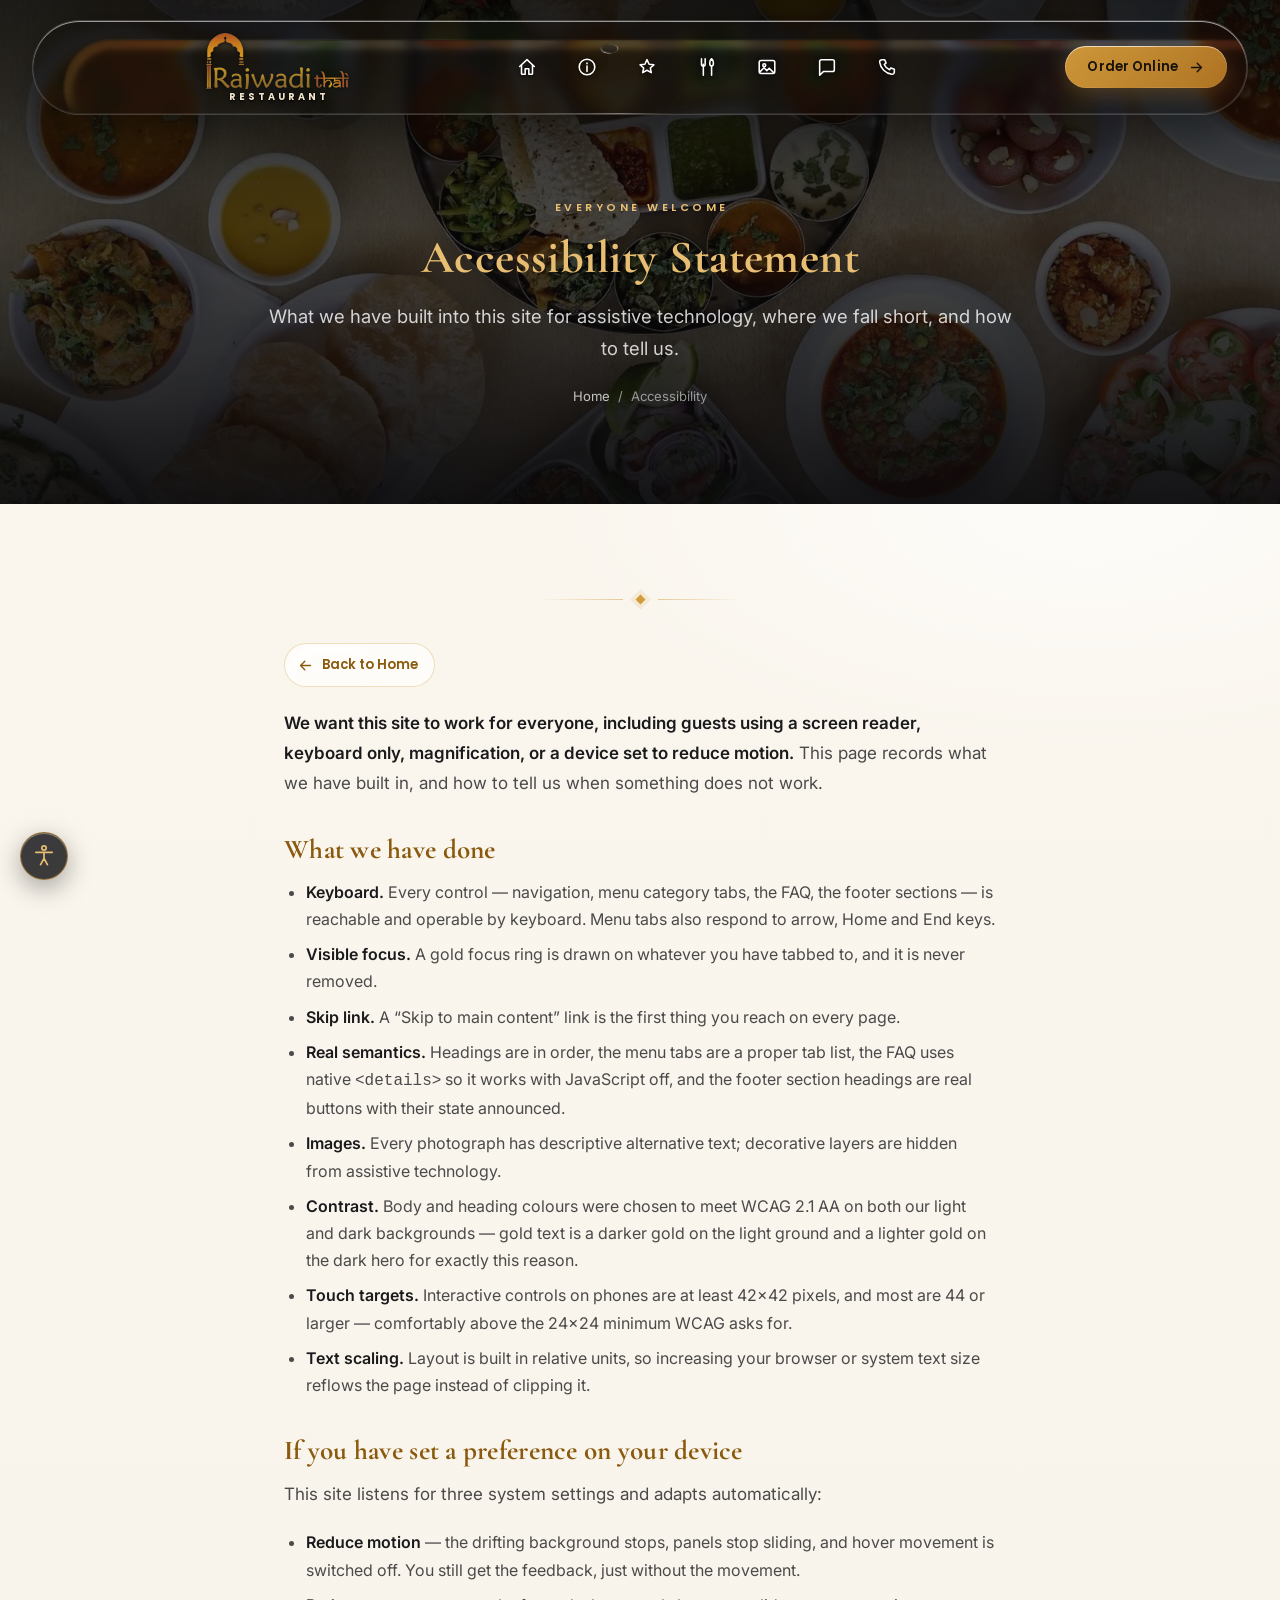
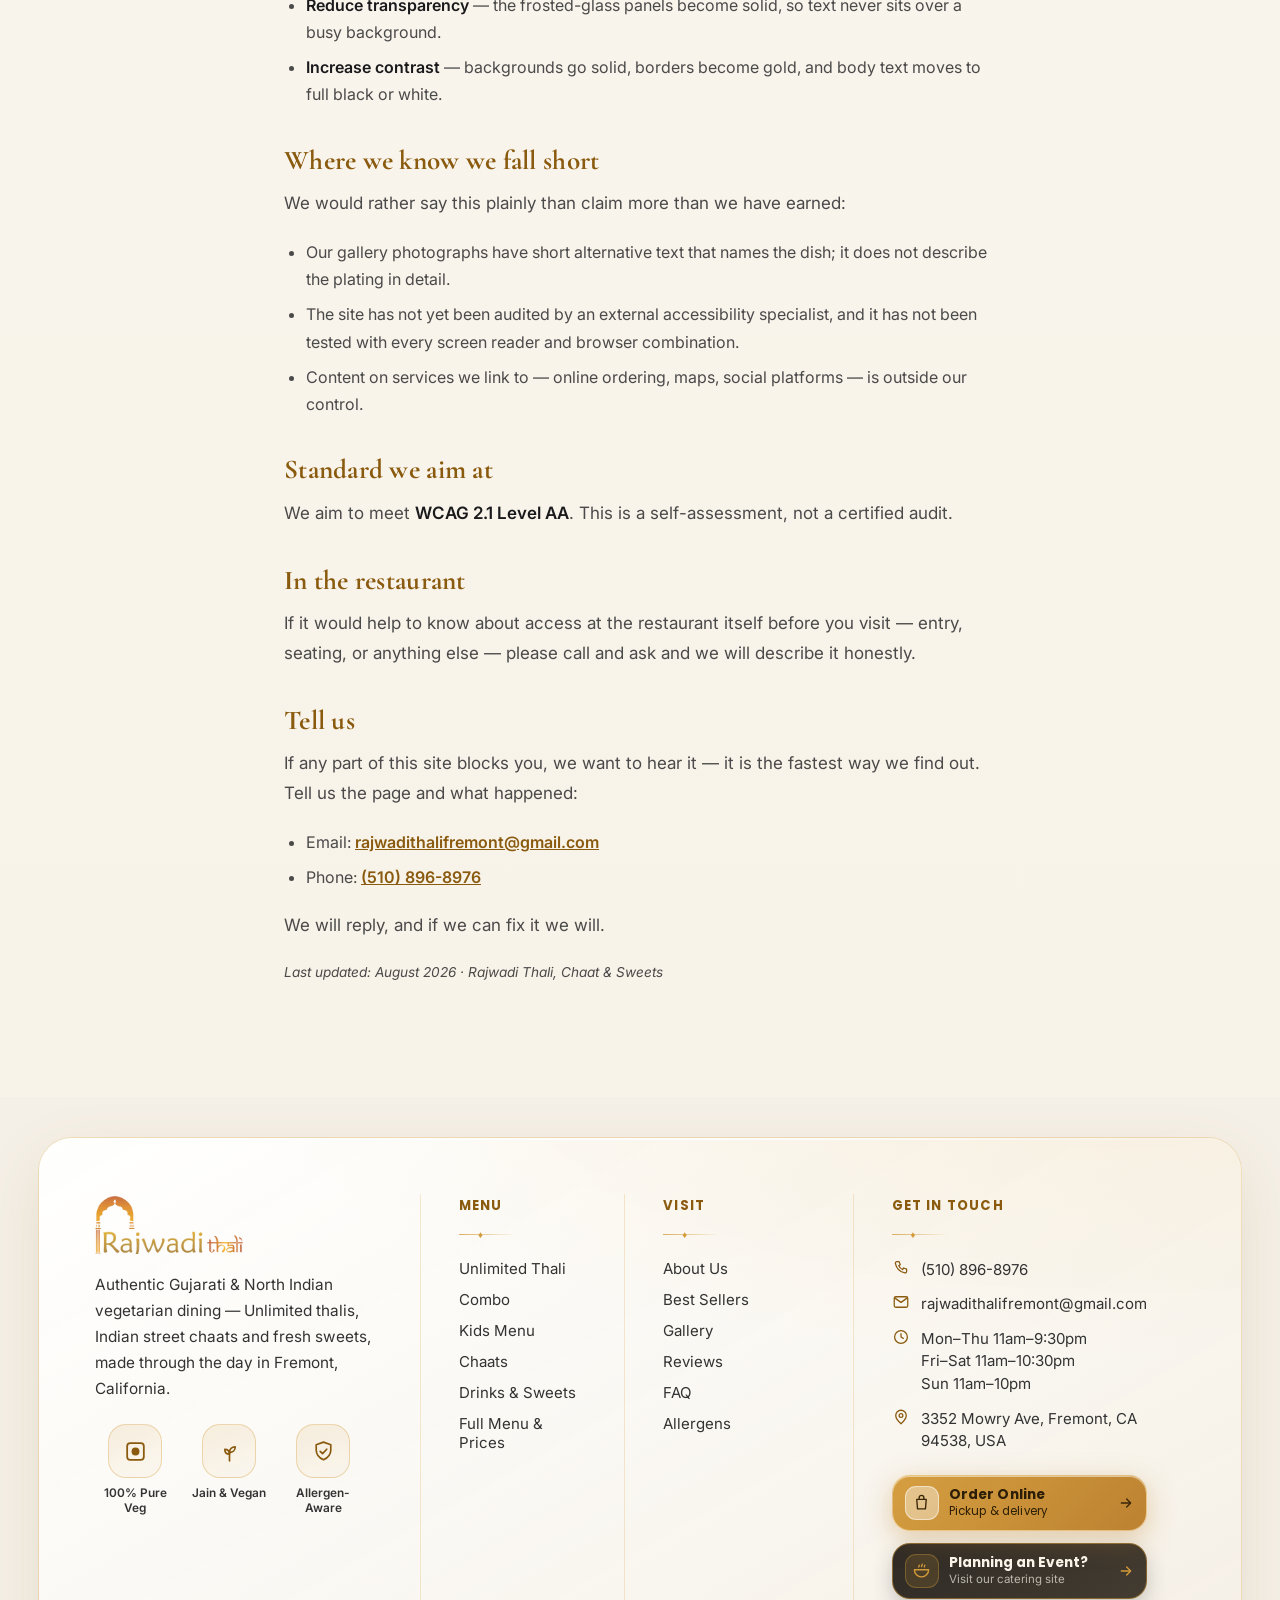
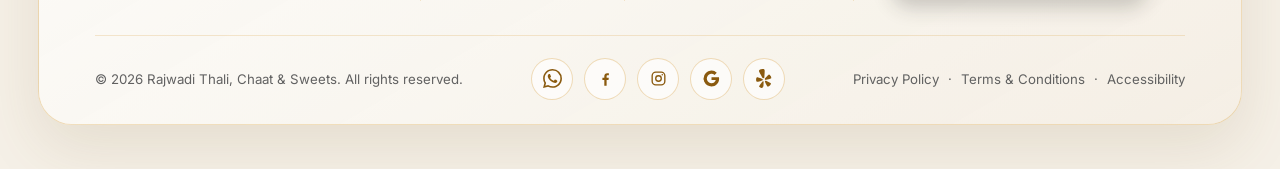
==== commit 014fdcb1: "Version 1.0 add Fix safari liquid Glass" ====
--- a/site/accessibility.html
+++ b/site/accessibility.html
@@ -83,7 +83,7 @@
  ]
 }
 </script>
-<link rel="stylesheet" href="assets/css/styles.css?v=7e5850dc">
+<link rel="stylesheet" href="assets/css/styles.css?v=d94bc2c5">
 </head>
 <body>
 
@@ -258,6 +258,6 @@
        the whole point of a stepper is knowing which level you landed on -->
   <p class="a11y-sr" role="status" aria-live="polite" data-a11y-live></p>
 </div>
-<script src="assets/js/main.js?v=2efd8938"></script>
+<script src="assets/js/main.js?v=65a9ea60"></script>
 </body>
 </html>
--- a/site/assets/css/styles.css
+++ b/site/assets/css/styles.css
@@ -340,9 +340,45 @@
    The surfaces that sit on a PHOTOGRAPH — .hero-glass and its chips — are
    deliberately not in this list. Their backdrop has real detail at the blur's
    scale, so for them the blur is the effect and it stays. */
+/* ---- .card, .thali AND .menu-item ARE NOT IN THIS LIST ANY MORE ----------
+   They were, and they were paying for nothing. Measured against a control
+   build with these filters disabled -- two fresh loads, real Safari, diffed
+   per element -- the surfaces that sit on the flat cream sections come out at:
+
+       li.menu-item    0.00      article.thali   0.01
+       article.card    0.92      a.footer-cta    0.17
+
+   Zero, on about fifty elements. A saturate over one flat colour returns
+   almost the colour it was given, which is exactly what the note above
+   predicted; what it did not say is that the effect is not merely small but
+   absent, while the cost is not.
+
+   The cost is a backdrop root and a separate render surface per element, and
+   li.menu-item alone is ~45 of them. Dropping the three selectors that measure
+   zero removes roughly 51 backdrop roots from this page for no visible change.
+
+   .review and .faq STAY. They measured 1.06 -- small, but not zero, and the
+   brief was not to change colours. The same reasoning keeps .notes, which was
+   not measured at all: an unmeasured surface is not a proven no-op.
+
+   .trust-item is untouched and stays on its own 145% rule below: it measured
+   2.59 against the control, reproducing an earlier independent run's 2.58. It
+   sits on the hero PHOTOGRAPH rather than on flat colour, which is precisely
+   the distinction the original note drew -- and it is the reason this edit is
+   three selectors rather than the whole rule. */
 .card, .thali, .review, .menu-item, .faq, .notes {
   backdrop-filter: saturate(165%);
   -webkit-backdrop-filter: saturate(165%);
+}
+/* ...and OFF entirely for the three that measured zero. Not removed from the
+   list above -- that was tried and it was wrong. This rule does not ADD a
+   filter to these surfaces, it SUPPRESSES the much heavier .glass blur they
+   would otherwise inherit; dropping them out of it sent eleven elements to
+   blur(20px), which is both a visual change and the opposite of a saving.
+   Switching them off explicitly is what the control build actually measured. */
+.card, .thali, .menu-item {
+  backdrop-filter: none;
+  -webkit-backdrop-filter: none;
 }
 .glass--thin {
   --_frost: var(--g1-frost);
@@ -1564,6 +1600,20 @@
        paragraph text is the hardest thing to sit a transparent surface on. */
     backdrop-filter:
       blur(var(--bar-lens-frost, 7px)) saturate(var(--bar-sat, 180%)) var(--lg-url, opacity(1));
+    /* ---- AND THE SAME DECLARATION AGAIN, WITHOUT THE REFERENCE ----
+       WebKit does not "keep the blur and discard the url()". It parses the
+       whole chain -- the reference survives all the way into the computed
+       value, which is what made this look supported -- and then renders NONE
+       of it. A backdrop-filter carrying a url() is not a weaker frost in
+       Safari; it is no frost at all.
+
+       The top bar has always had this second declaration and that is the only
+       reason its glass survived; this bar never did, which is why the body
+       copy ran straight through it while the bar above it frosted correctly.
+       Declared after the unprefixed one so WebKit takes it, and ignored by
+       Chromium, which does not let the alias win over `backdrop-filter`. */
+    -webkit-backdrop-filter:
+      blur(var(--bar-copy-frost, 14px)) saturate(var(--bar-sat, 180%));
     transition: background-color .45s ease;
   }
   /* the bar is light like the page; it only darkens while it overlaps a hero */
@@ -2336,13 +2386,127 @@
 /* the filter lives in the document but must never take space or be read out */
 .lg-defs { position: absolute; width: 0; height: 0; overflow: hidden; pointer-events: none; }
 
+/* ---- the copied backdrop (Safari, Firefox) ----
+   WebKit and Gecko parse `url()` inside backdrop-filter and then throw the
+   filter away (webkit.org/b/245510), so on those engines main.js puts the very
+   same filter on a COPY of the page instead, mounted here as one host element
+   per lensed surface. The host is position:fixed over exactly the surface's
+   box, clipped to its radius, and sits one z-index below it -- which is what a
+   backdrop is. Everything inside it lives in a closed shadow root; the only
+   thing this stylesheet can say about it is where it goes.
+
+   Geometry, radius, z-index and the filter reference are all written from
+   main.js, because every one of them is a fact about the surface it is
+   standing in for rather than a fact about the page. */
+.lg-refract {
+  position: fixed;
+  left: 0; top: 0; width: 0; height: 0;
+  overflow: hidden;
+  pointer-events: none;
+  /* paint containment is what keeps this from being a second render of the
+     whole document: the copy is document-sized, the window onto it is a bar */
+  contain: layout paint style;
+  /* ---- AND THE HOST IS WHAT WEARS THE LENS ----
+     Not a layer inside the shadow root, which is where this lived first and
+     where it did nothing. An feImage-driven filter renders nothing at all when
+     it is applied inside a shadow tree -- measured in both engines -- and
+     feImage is what carries the displacement and specular maps, so the whole
+     lens depends on it. The host is an ordinary light-DOM element, so the
+     filter resolves and feImage works.
+
+     Applying it here also decides what the filter has to chew on. The host is
+     `overflow:hidden` and clipped to the glass's own rounded rect, so the
+     source graphic is a bar-sized slice; on the inner layer it was the entire
+     cloned document, 32 megapixels at 2x to paint an 83px strip.
+
+     main.js writes all three custom properties onto this element. The
+     fallbacks matter for the same reason they do on the surface itself: an
+     unset --lg-url would invalidate the whole declaration at computed-value
+     time and take the frost down with the bend, so it falls back to a filter
+     function that does nothing. */
+  filter:
+    saturate(var(--lg-copy-sat, 180%))
+    var(--lg-url, opacity(1));
+}
+
+/* Which frost the copy wears. The numbers stay where they were declared — this
+   only gives the copy a name it can read them under, since it is mounted
+   outside the surface and inherits none of its custom properties. */
+#nav.lg-lensed        { --lg-copy-frost: var(--nav-lens-frost, 6px); --lg-copy-sat: var(--nav-sat, 180%); }
+.page-back.lg-lensed  { --lg-copy-frost: var(--lg-frost, 10px);      --lg-copy-sat: var(--lg-sat, 165%); }
+.mobile-cta.lg-lensed { --lg-copy-frost: var(--bar-lens-frost, 7px); --lg-copy-sat: var(--bar-sat, 180%); }
+
+/* And the surface itself stops filtering its backdrop. Not an optimisation —
+   a correction. Everything its backdrop-filter would have blurred is now in
+   the copy directly underneath, already blurred and already bent; filtering
+   again would blur the copy a second time and soften the fold back out, which
+   is the one thing the fold is for. The tint, border and shadow stay: they are
+   painted by the surface, over the copy, in the order a backdrop composites. */
+/* ---- THE FROST IS NEVER TRADED AWAY -------------------------------------
+   This rule used to set `backdrop-filter: none` here, on the promise that the
+   copy underneath would do that job instead. That promise is the whole bug in
+   the Safari screenshots, because it is made BEFORE anything has checked that
+   the copy can keep it -- and when it cannot, the surface has already given up
+   the one thing that was working. What is left is a tint over a pin-sharp
+   page: no frost, no bend, no glass.
+
+   And it cannot be checked. Whether WebKit will actually render an SVG
+   reference filter is not a question CSS.supports() can answer: measured here,
+   the very same filter renders perfectly on a plain element and on a copy
+   whose content is a flat pattern, and renders nothing once the copy holds the
+   real cloned page. Computed style says `url(#lgLens1)` throughout. The lens
+   renders or it does not, and nothing in the page is told which.
+
+   So the trade is off. The surface keeps its own backdrop-filter, which is
+   native, accelerated, and has never been the part that failed; the copy adds
+   the bend on top of it where the bend is available. The cost is that the
+   surface's blur lands on top of the fold and softens it -- the bend is the
+   thing that loses here, and it loses on purpose. Frost that always works
+   beats a bend that usually does not.
+
+   The copy drops its own blur to pay for this: see .lg-refract. Blurring there
+   AND here would frost the same pixels twice. */
+#nav.lg-lensed.lg-copy,
+.page-back.lg-lensed.lg-copy,
+.mobile-cta.lg-lensed.lg-copy {
+  /* deliberately empty of filter declarations -- the surface keeps what the
+     .lg-lensed rules gave it */
+  isolation: auto;
+}
+
+/* ---- AND IT KEEPS THE FULL FROST, NOT THE LENSED ONE --------------------
+   Each of these surfaces carries two frost values: the weight it wears alone,
+   and a much lighter one for when a bend is doing part of the work of hiding
+   the backdrop. The lighter value is only correct if the bend actually
+   arrived. On the copy path nothing can confirm that it did, so the honest
+   assumption is that it did not, and the surface goes back to the weight it
+   wears with no lens at all.
+
+   The top bar already resolves this on its own -- its .lg-lensed rule declares
+   -webkit-backdrop-filter with the full --nav-frost, and in WebKit that alias
+   is the one that wins -- so only the other two need saying. */
+
+.page-back.lg-lensed.lg-copy  { --lg-frost: 16px; }
+
+/* The copy is a moving optical effect over live content, so it answers to the
+   same switches the lens does — and it answers by leaving, since there is no
+   reduced version of "a second copy of the page". */
+@media (prefers-reduced-transparency: reduce) { .lg-refract { display: none; } }
+@media (prefers-contrast: more) { .lg-refract { display: none; } }
+@media print { .lg-refract { display: none; } }
+html.a11y-noimg .lg-refract,
+html[data-a11y-contrast="2"] .lg-refract,
+html[data-a11y-opacity="4"] .lg-refract { display: none; }
+
 /* ---- refraction ----
-   Applied only once main.js has confirmed the browser renders url() inside
-   backdrop-filter (Chromium does; Safari and Firefox support backdrop-filter
-   but drop the whole declaration when it contains a filter reference, which
-   would take the blur down with it). Blur drops from 26px to 13px here on
-   purpose: refraction you cannot see through is just noise, so the material
-   gets its depth from the bend and the highlights instead of from fog. */
+   .lg-lensed means the surface has a working lens, not that it got one from
+   backdrop-filter. Chromium is the only engine that renders url() inside
+   backdrop-filter, so it is the only one these declarations do anything for;
+   WebKit and Gecko take .lg-copy alongside, which turns the backdrop-filter
+   off entirely and moves the identical filter onto the copied backdrop above.
+   Blur drops from 26px to 13px here on purpose: refraction you cannot see
+   through is just noise, so the material gets its depth from the bend and the
+   highlights instead of from fog. */
 /* Lensed: refraction AND frost, in that order. */
 #nav.lg-lensed {
   /* This rule used to carry no blur at all, on the argument that frost and
@@ -2371,9 +2535,25 @@
      it, and a lighter blur leaves the edge band legible as an edge. */
   backdrop-filter:
     blur(var(--nav-lens-frost, 6px)) saturate(var(--nav-sat, 180%)) var(--lg-url, opacity(1));
+  /* --nav-copy-frost, not --nav-frost. The unprefixed value above is what
+     Chromium wears, where the bend hides the backdrop and the blur only has to
+     soften it. WebKit takes this line instead, and it had been wearing the
+     FULL unlensed frost -- 14px -- which is a different material: an opaque
+     white capsule rather than a pane of glass. It also hid the one thing worth
+     showing, because a 14px blur flattens the backdrop before the fold at the
+     edge can bend anything legible into it. Clear in the middle, bent at the
+     caps, is what the reference actually does. */
   -webkit-backdrop-filter:
-    blur(var(--nav-frost, 16px)) saturate(var(--nav-sat, 180%));
-}
+    blur(var(--nav-copy-frost, var(--nav-frost, 16px))) saturate(var(--nav-sat, 180%));
+}
+
+/* ---- CLEAR IN THE MIDDLE, BENT AT THE EDGE ----------------------------
+   Two blurs stack on the copy path and both were set for hiding rather than
+   for showing: this one over the copy, and --lg-copy-frost inside it. Together
+   they made the bar milky end to end. Dropped to a thickness you can see
+   through, so the middle reads as glass over live content and the caps carry
+   the effect -- which is where a real lens puts it. */
+#nav.lg-lensed.lg-copy { --nav-copy-frost: 4px; --lg-copy-frost: 2px; }
 
 /* ---- what the lens REPLACES ----
    These three layers — the broad sheen, the diagonal streak, and most of the
@@ -2389,13 +2569,128 @@
    they wash the mirrored edge back out to nothing. That is why the bend kept
    reading as weaker than the maps said it was.
 
-   Only under .lg-lensed. Safari and Firefox never get the filter, so for them
-   these layers are still the whole effect and they stay exactly as they were. */
+   Only under .lg-lensed, which now means every engine -- Safari and Firefox
+   reach it by the copied backdrop rather than by backdrop-filter, but they
+   reach it, and the filter's specular map is the same one. These layers stay
+   only where there is no lens at all. */
 #nav.lg-lensed .nav-sheen,
 #nav.lg-lensed::after { display: none; }
+/* ...but only where the lens is REALLY delivering a specular map, which is the
+   backdrop path. On the copy path the filter may or may not have run, and a
+   bar with neither a painted highlight nor a rendered one is the flat bar this
+   whole section exists to avoid. */
+#nav.lg-lensed.lg-copy .nav-sheen { display: block; }
+/* ...but NOT the diagonal blob. ::after is a broad white radial parked at
+   left:-15%, which lands squarely on the left cap -- the one place the fold is
+   trying to gather dark. It was restored here when the copy path had no
+   highlight of its own, and it has been fighting the fold ever since: with the
+   fold painting a .46 black lip, the cap still measured +4.38 against
+   Chromium's -10.35, because this was re-lighting it from on top.
+
+   Chromium hides it for the same reason it hides .nav-sheen -- the lens draws
+   its own specular. The copy path now has the painted fold and the conic ring
+   at full strength, so it no longer needs a hand-placed blob, and keeping one
+   costs the cap its polarity. */
+#nav.lg-lensed.lg-copy::after { display: none; }
 /* the conic ring stays, at a whisper: it carries the bar's outline where the
    specular falls off, on the shaded side away from the light */
 #nav.lg-lensed::before { opacity: .5; }
+#nav.lg-lensed.lg-copy::before { opacity: 1; }
+
+/* ---- THE EDGE, PAINTED, WHERE IT CANNOT BE REFRACTED --------------------
+   Chromium gets its rim from the filter: a displacement map folds the backdrop
+   into the two short ends, and that mirrored band is most of what reads as
+   glass thickness. WebKit will not run a reference filter over a backdrop at
+   all, so on the copy path that band never arrives -- measured against
+   Chromium, the lens contributes 6.05 at the left rim and 4.21 at the right,
+   against 1.33 and 0.86 here. Edges weaker than the middle, which is the exact
+   inverse of what refraction does.
+
+   This does not simulate a displacement map, and it should not pretend to.
+   What it paints is the part of the effect the eye actually reads: light
+   compressing toward the caps, where a thick edge gathers and folds it. A
+   gradient cannot bend the backdrop, but it can put the brightness where the
+   bend would have put it, and at this size that is the difference between a
+   flat capsule and one with a thickness to it.
+
+   Scoped to .lg-copy, so Chromium -- which has the real thing -- never sees
+   it, and scaled by --nav-sheen so it follows the theme: the light bar halves
+   the value, because the same white on white glass is fog rather than an edge.
+   `screen` keeps it additive over dark warm backdrops instead of milky.
+
+   .nav-sheen already carries `overflow:hidden` and `border-radius:inherit`, so
+   this rides the pill's caps rather than squaring them off. */
+/* The painted fold is the FALLBACK now. Where main.js has mounted the real
+   mirrored bands it adds .lg-fold, and this stands down -- otherwise a flat
+   gradient sits on top of a mirror of the actual page and washes it out. It
+   still carries the caps below FOLD_MIN_WIDTH, where the bands are too
+   expensive to mount. */
+#nav.lg-lensed.lg-copy.lg-fold .nav-sheen::after { display: none; }
+#nav.lg-lensed.lg-copy .nav-sheen::after {
+  content: ''; position: absolute; inset: 0;
+  border-radius: inherit; pointer-events: none;
+  /* Narrow and thin, because that is what the real one is. Measured against
+     Chromium the fold is about 17px at each cap and it does NOT wash the end
+     out -- its broad brightness lift over the middle of the bar is close to
+     zero. The first version of this was 78px wide at .95 alpha and lifted the
+     caps by 36 against Chromium's 0.2: a milky blob where the reference has a
+     bright line. Kept tight to the edge so it reads as the lit face of a thick
+     rim rather than as fog gathering in the corner. */
+  background: linear-gradient(90deg,
+    var(--fold-lip, rgba(255,255,255,.10)) 0,
+    var(--fold-mid, rgba(255,255,255,.04)) 7px,
+    var(--fold-in,  transparent) 16px,
+    transparent 32px,
+    transparent calc(100% - 32px),
+    var(--fold-in,  transparent) calc(100% - 16px),
+    var(--fold-mid, rgba(255,255,255,.04)) calc(100% - 7px),
+    var(--fold-lip, rgba(255,255,255,.10)) 100%);
+  /* ---- A FOLD IS NOT A HIGHLIGHT, AND IT IS NOT ALWAYS BRIGHT ----
+     Refraction MIRRORS the backdrop, so which way the cap goes is a fact about
+     what is behind the glass, not about the glass. Measured against Chromium,
+     whose lens does the real thing: over the dark hero photo its cap comes out
+     10.35 DARKER than the middle of the bar; over the cream section it comes
+     out 6.67 BRIGHTER. Same filter, opposite sign, because the content flipped.
+
+     The first version of this painted white in both states. That matched the
+     light section and actively contradicted the dark one -- Chromium at -10.35
+     against this at +4.14, a cap that lit up where the reference dimmed.
+
+     A gradient cannot read its own backdrop, so it cannot track that the way a
+     displacement map does. What it CAN do is follow the theme, and the theme
+     is already a decent proxy for the backdrop: nav-theme-dark means the bar
+     is over the photograph, nav-theme-light means it is over the cream. So the
+     polarity is set per theme below, and the sign comes out right in both.
+
+     The ceiling is worth naming: this tracks the THEME, not the pixels. A
+     backdrop that changes brightness under a stationary bar will not flip it. */
+  mix-blend-mode: normal;
+}
+
+/* Over the photograph the fold gathers dark, as Chromium's does: the lip goes
+   down, with a thin lift just inside it so the edge still has a lit face. */
+#nav.lg-lensed.lg-copy.nav-theme-dark {
+  --fold-lip: rgba(0, 0, 0, .29);
+  --fold-mid: rgba(0, 0, 0, .13);
+  --fold-in:  rgba(255, 255, 255, .05);
+}
+/* Over cream it gathers light, and the dark sits just inside instead. */
+#nav.lg-lensed.lg-copy.nav-theme-light {
+  --fold-lip: rgba(255, 255, 255, .78);
+  --fold-mid: rgba(255, 255, 255, .36);
+  --fold-in:  rgba(0, 0, 0, .05);
+  /* the light bar's reflection measured 2.94 against Chromium's 7.00 -- the
+     same white on white glass reads as fog, so the theme halves it and on the
+     copy path there is no specular map to make up the difference */
+  --nav-sheen: .26;
+}
+
+/* The bottom bar does NOT get this. Its ::after is the top hairline and its
+   ::before is the fade above it -- both load-bearing -- and it has no spare
+   child to hang a layer on. It also does not need one: measured against
+   Chromium its bar is already a visual match, and clobbering a working light
+   layer to chase a band that is a few pixels tall on a shallow bar is a bad
+   trade. The nav is a capsule with real caps; that is where the edge reads. */
 
 /* The mobile sheet is a MENU, not a lens: a modal task over arbitrary content
    that simply has to be read, so it keeps its near-opaque fill and a modest
@@ -2603,7 +2898,16 @@
 /* The accessibility panel's own switches, which the media queries cannot see */
 html.a11y-motion .lg-bloom,
 html.a11y-motion .lg-rim { --lg-mx: 50% !important; --lg-my: 50% !important; transition: none; }
-html.a11y-noimg #nav.lg-lensed { backdrop-filter: blur(26px) saturate(200%); }
+/* Paired, like every other backdrop-filter in this file. Safari 18+ honours
+   the unprefixed property, so this rule was not broken on current Safari --
+   but it was the only glass declaration in the stylesheet without its alias,
+   and on any WebKit that predates unprefixed support it would silently fall
+   back to the lighter --nav-frost from the .lg-lensed rule instead of the
+   heavier frost this state asks for. */
+html.a11y-noimg #nav.lg-lensed {
+  backdrop-filter: blur(26px) saturate(200%);
+  -webkit-backdrop-filter: blur(26px) saturate(200%);
+}
 html[data-a11y-contrast="2"] .lg-bloom { display: none !important; }
 html[data-a11y-contrast="2"] .lg-rim { opacity: 1 !important; -webkit-mask-image: none !important; mask-image: none !important; }
 
